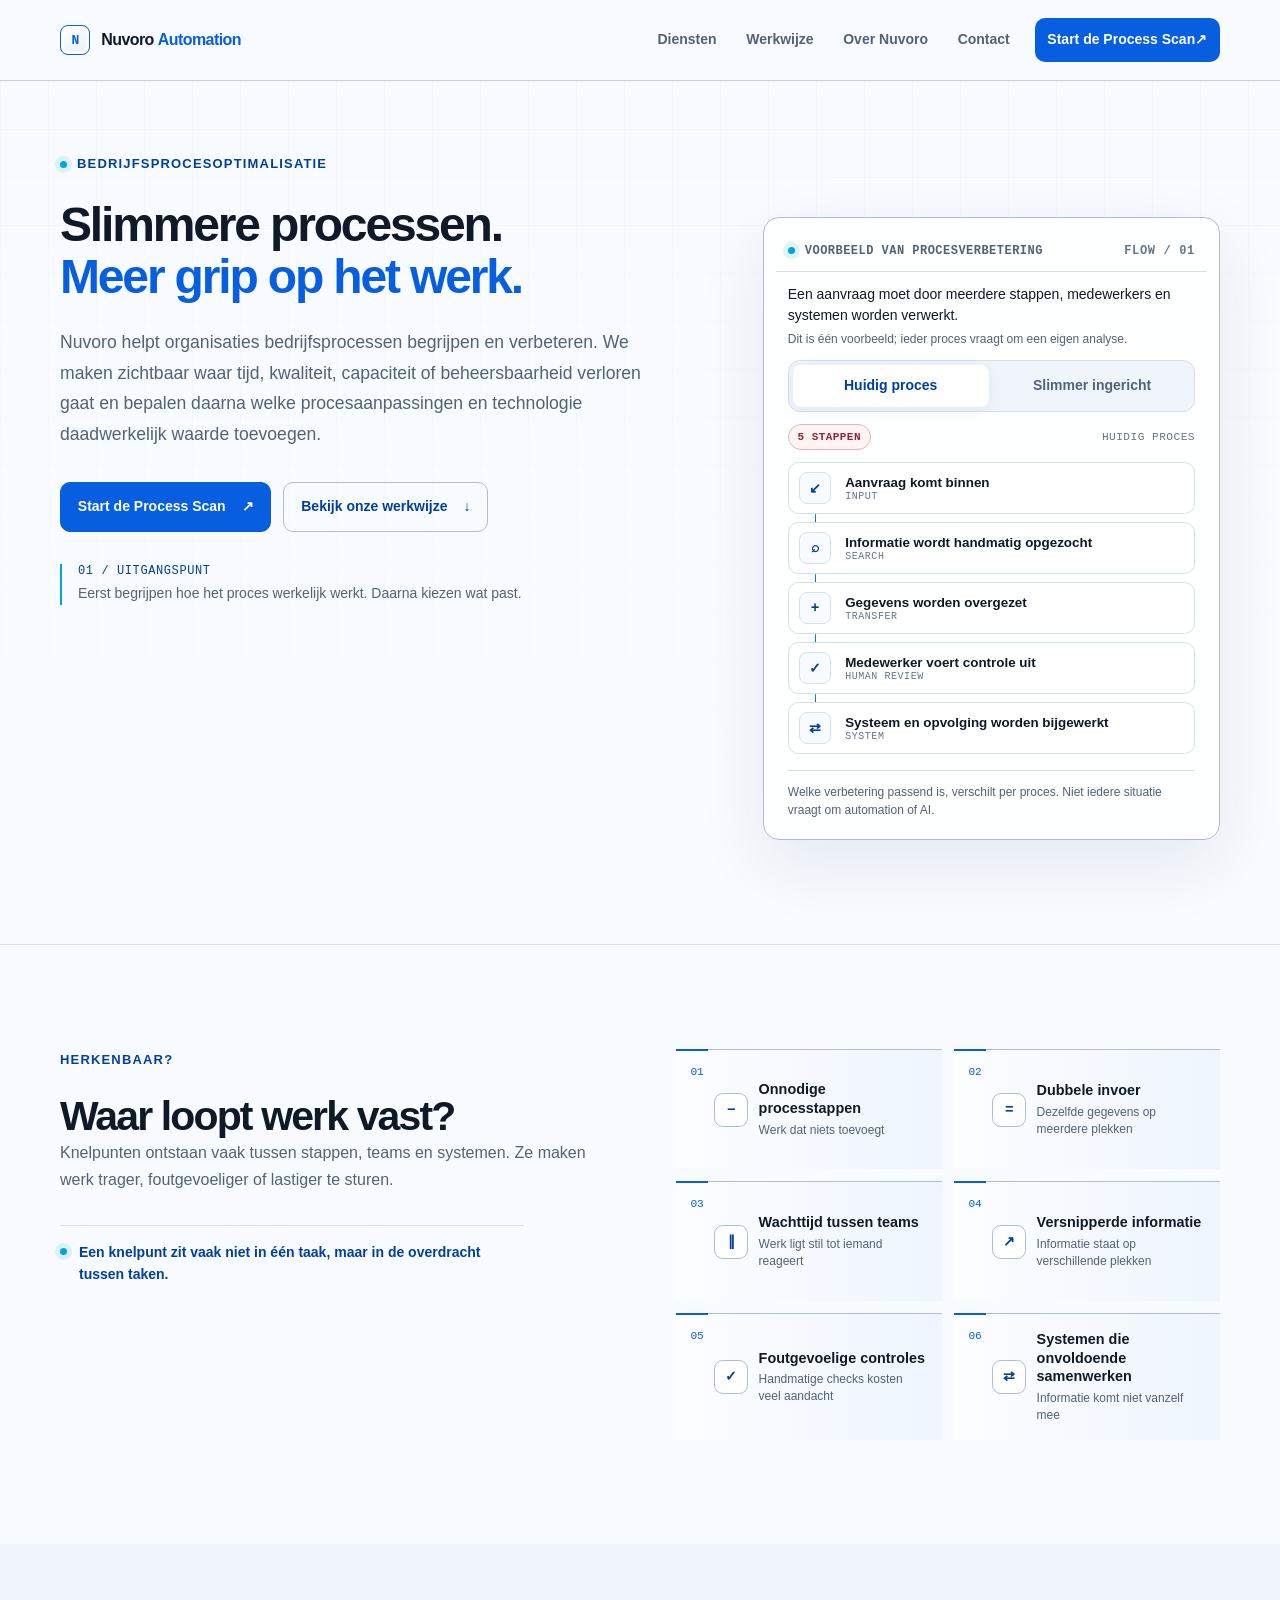
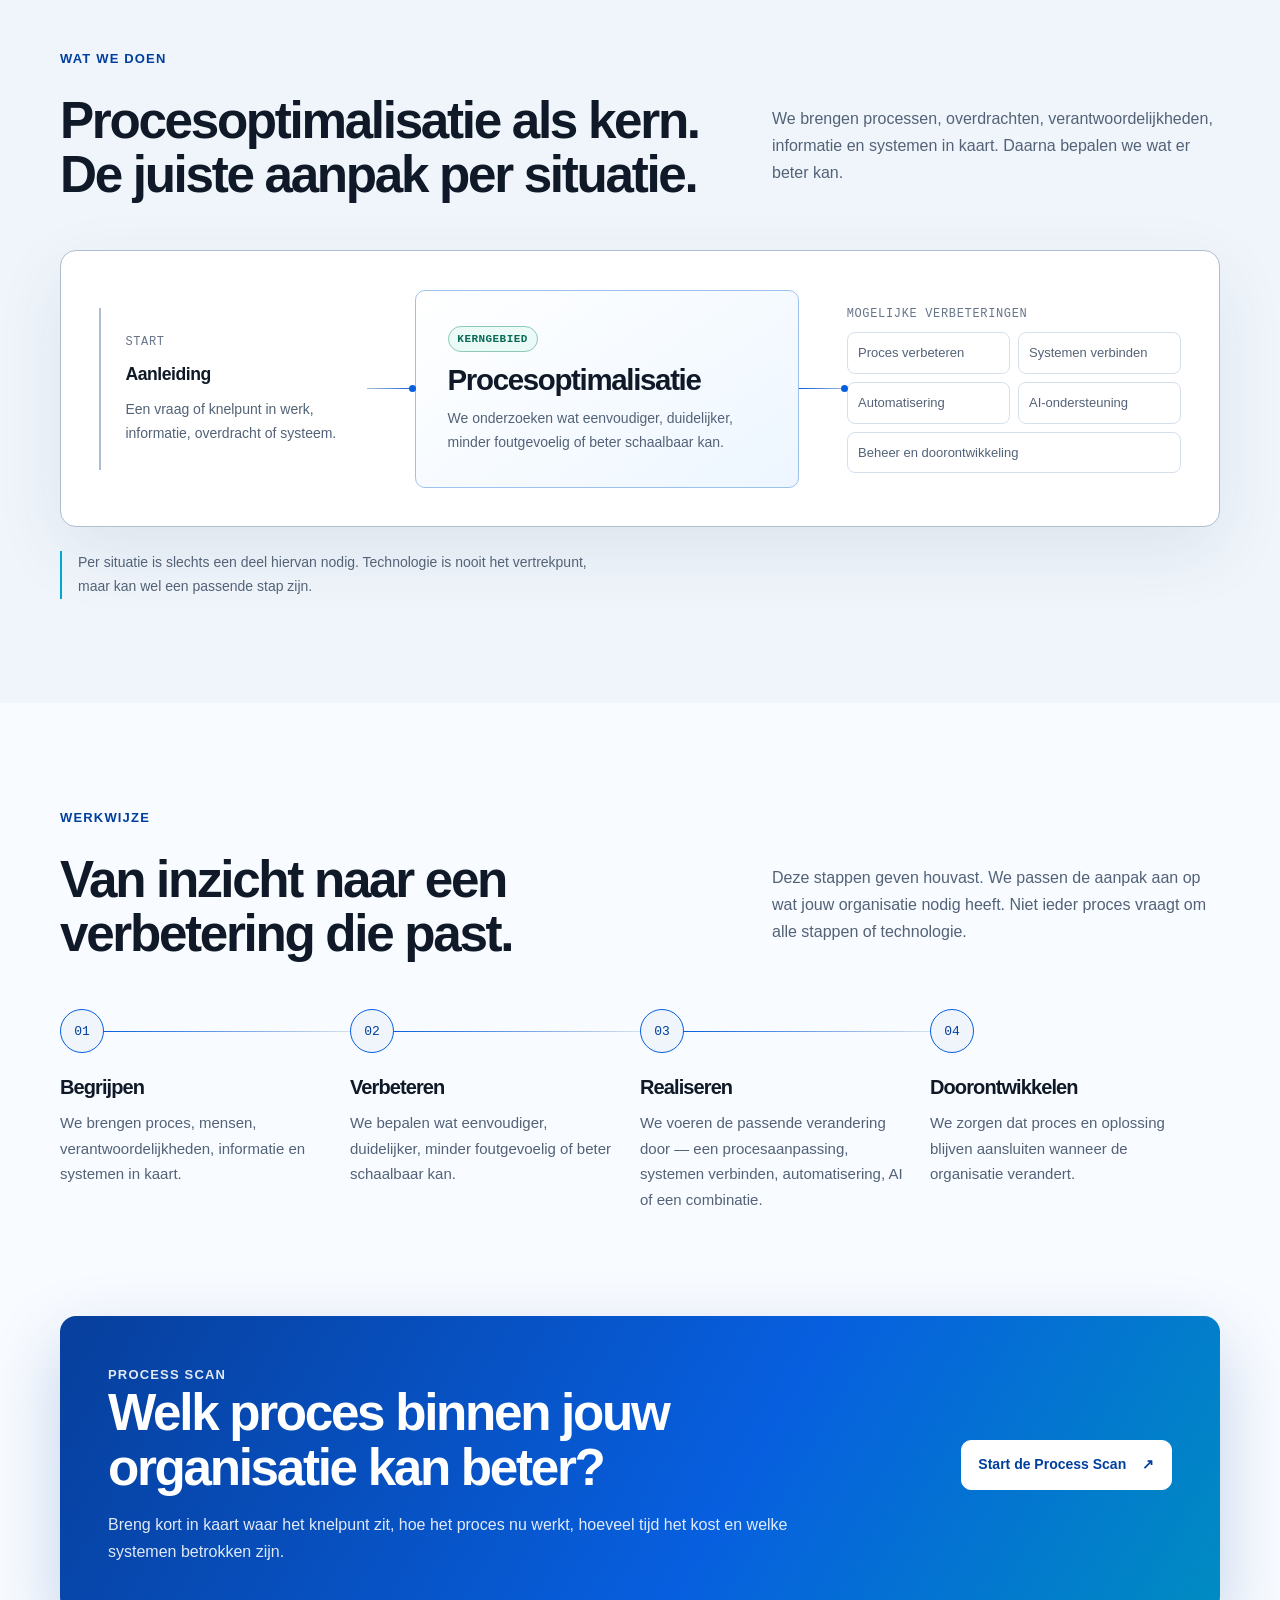
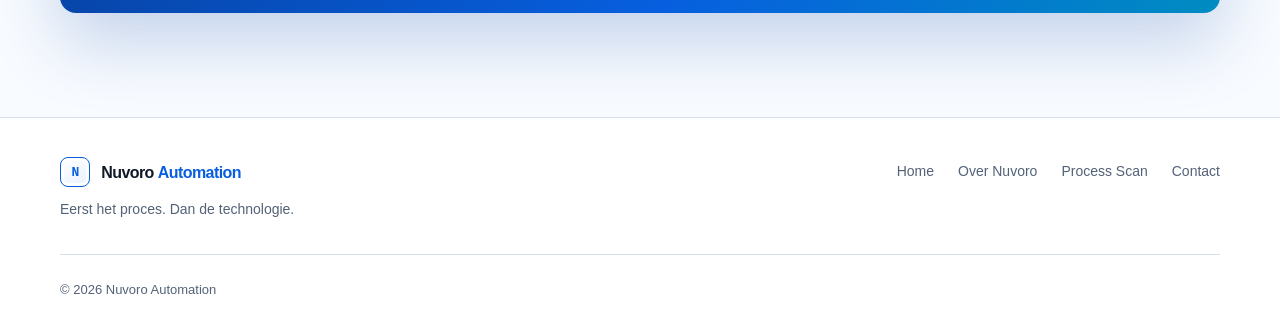
==== index.html @ 06939224 "Refine hero alignment and pain point section" ====
<!doctype html>
<html lang="nl">
<head>
  <meta charset="utf-8">
  <meta name="viewport" content="width=device-width, initial-scale=1">
  <meta name="description" content="Nuvoro helpt organisaties bedrijfsprocessen begrijpen en verbeteren. Technologie volgt wanneer die aantoonbaar waarde toevoegt.">
  <title>Nuvoro Automation | Bedrijfsprocesoptimalisatie</title>
  <link rel="stylesheet" href="css/style.css">
  <script src="js/main.js" defer></script>
</head>
<body>
  <a class="skip-link" href="#main-content">Direct naar inhoud</a>
  <header class="site-header">
    <div class="container nav-wrap">
      <a class="brand" href="index.html" aria-label="Nuvoro Automation, home"><span class="brand-mark" aria-hidden="true">N</span><span>Nuvoro <b>Automation</b></span></a>
      <button class="menu-toggle" type="button" aria-expanded="false" aria-controls="main-navigation">Menu</button>
      <nav id="main-navigation" aria-label="Hoofdnavigatie"><ul class="nav-links"><li><a href="#diensten">Diensten</a></li><li><a href="#werkwijze">Werkwijze</a></li><li><a href="over-ons.html">Over Nuvoro</a></li><li><a href="contact.html">Contact</a></li><li><a class="nav-cta" href="process-scan.html">Start de Process Scan <span aria-hidden="true">↗</span></a></li></ul></nav>
    </div>
  </header>

  <main id="main-content">
    <section class="hero" aria-labelledby="hero-title">
      <div class="hero-grid" aria-hidden="true"></div>
      <div class="container hero-content">
        <div class="hero-copy" data-reveal>
          <p class="eyebrow"><span class="signal" aria-hidden="true"></span> Bedrijfsprocesoptimalisatie</p>
          <h1 id="hero-title"><span class="hero-line hero-line-primary">Slimmere processen.</span><span class="hero-line hero-line-accent">Meer grip op het werk.</span></h1>
          <p class="lead">Nuvoro helpt organisaties bedrijfsprocessen begrijpen en verbeteren. We maken zichtbaar waar tijd, kwaliteit, capaciteit of beheersbaarheid verloren gaat en bepalen daarna welke procesaanpassingen en technologie daadwerkelijk waarde toevoegen.</p>
          <div class="button-group"><a class="button" href="process-scan.html">Start de Process Scan <span aria-hidden="true">↗</span></a><a class="button button-secondary" href="#werkwijze">Bekijk onze werkwijze <span aria-hidden="true">↓</span></a></div>
          <p class="hero-principle"><span>01 / UITGANGSPUNT</span>Eerst begrijpen hoe het proces werkelijk werkt. Daarna kiezen wat past.</p>
        </div>

        <section class="living-process" data-living-process data-reveal aria-labelledby="living-process-title">
          <div class="interface-bar"><div><span class="status-dot"></span><span id="living-process-title">Voorbeeld van procesverbetering</span></div><span class="interface-id">FLOW / 01</span></div>
          <div class="process-context"><p>Een aanvraag moet door meerdere stappen, medewerkers en systemen worden verwerkt.</p><span>Dit is één voorbeeld; ieder proces vraagt om een eigen analyse.</span></div>
          <div class="process-toggle" role="group" aria-label="Vergelijk hetzelfde proces voor en na verbetering"><button type="button" data-process-state="current" aria-pressed="true">Huidig proces</button><button type="button" data-process-state="improved" aria-pressed="false">Slimmer ingericht</button></div>
          <div class="process-state" data-state-panel="current">
            <div class="state-header"><span class="status-badge status-manual">5 stappen</span><span>HUIDIG PROCES</span></div>
            <ol class="hero-flow" aria-label="Huidig proces"><li data-node="input"><span class="flow-icon">↙</span><div><strong>Aanvraag komt binnen</strong><small>INPUT</small></div></li><li data-node="human"><span class="flow-icon">⌕</span><div><strong>Informatie wordt handmatig opgezocht</strong><small>SEARCH</small></div></li><li data-node="human"><span class="flow-icon">+</span><div><strong>Gegevens worden overgezet</strong><small>TRANSFER</small></div></li><li data-node="human"><span class="flow-icon">✓</span><div><strong>Medewerker voert controle uit</strong><small>HUMAN REVIEW</small></div></li><li data-node="system"><span class="flow-icon">⇄</span><div><strong>Systeem en opvolging worden bijgewerkt</strong><small>SYSTEM</small></div></li></ol>
          </div>
          <div class="process-state" data-state-panel="improved" hidden>
            <div class="state-header"><span class="status-badge status-connected">Gerichte verbetering</span><span>SLIMMER INGERICHT</span></div>
            <ol class="hero-flow" aria-label="Slimmer ingericht proces"><li data-node="input"><span class="flow-icon">↙</span><div><strong>Aanvraag komt binnen</strong><small>INPUT</small></div></li><li data-node="system"><span class="flow-icon">⇄</span><div><strong>Informatie wordt centraal beschikbaar</strong><small>INTEGRATION</small></div></li><li data-node="review"><span class="flow-icon">✓</span><div><strong>Relevante controle of interpretatie vindt plaats</strong><small>REVIEW</small></div></li><li data-node="human"><span class="flow-icon">!</span><div><strong>Medewerker behandelt uitzonderingen</strong><small>HUMAN REVIEW</small></div></li><li data-node="system"><span class="flow-icon">→</span><div><strong>Systemen en opvolging worden bijgewerkt</strong><small>WORKFLOW</small></div></li></ol>
          </div>
          <p class="process-positioning">Welke verbetering passend is, verschilt per proces. Niet iedere situatie vraagt om automation of AI.</p>
        </section>
      </div>
    </section>

    <section class="section section-recognition" aria-labelledby="probleem-title">
      <div class="container recognition-layout" data-reveal>
        <div><p class="eyebrow">Herkenbaar?</p><h2 id="probleem-title">Waar loopt werk vast?</h2><p class="section-intro">Knelpunten ontstaan vaak tussen stappen, teams en systemen. Ze maken werk trager, foutgevoeliger of lastiger te sturen.</p><div class="recognition-insight"><span class="signal" aria-hidden="true"></span><p>Een knelpunt zit vaak niet in één taak, maar in de overdracht tussen taken.</p></div></div>
        <ul class="recognition-list"><li><span class="recognition-index">01</span><span class="recognition-icon" aria-hidden="true">−</span><div><strong>Onnodige processtappen</strong><small>Werk dat niets toevoegt</small></div></li><li><span class="recognition-index">02</span><span class="recognition-icon" aria-hidden="true">=</span><div><strong>Dubbele invoer</strong><small>Dezelfde gegevens op meerdere plekken</small></div></li><li><span class="recognition-index">03</span><span class="recognition-icon" aria-hidden="true">‖</span><div><strong>Wachttijd tussen teams</strong><small>Werk ligt stil tot iemand reageert</small></div></li><li><span class="recognition-index">04</span><span class="recognition-icon" aria-hidden="true">↗</span><div><strong>Versnipperde informatie</strong><small>Informatie staat op verschillende plekken</small></div></li><li><span class="recognition-index">05</span><span class="recognition-icon" aria-hidden="true">✓</span><div><strong>Foutgevoelige controles</strong><small>Handmatige checks kosten veel aandacht</small></div></li><li><span class="recognition-index">06</span><span class="recognition-icon" aria-hidden="true">⇄</span><div><strong>Systemen die onvoldoende samenwerken</strong><small>Informatie komt niet vanzelf mee</small></div></li></ul>
      </div>
    </section>

    <section id="diensten" class="section section-muted" aria-labelledby="diensten-title">
      <div class="container">
        <div class="section-heading" data-reveal><div><p class="eyebrow">Wat we doen</p><h2 id="diensten-title">Procesoptimalisatie als kern.<br>De juiste aanpak per situatie.</h2></div><p class="section-intro">We brengen processen, overdrachten, verantwoordelijkheden, informatie en systemen in kaart. Daarna bepalen we wat er beter kan.</p></div>
        <div class="capability-system" data-reveal aria-label="Aanleiding, analyse en mogelijke verbeteringen"><div class="capability-source"><span class="micro-label">START</span><strong>Aanleiding</strong><p>Een vraag of knelpunt in werk, informatie, overdracht of systeem.</p></div><div class="capability-connector" aria-hidden="true"></div><div class="capability-core"><span class="status-badge status-connected">Kerngebied</span><h3>Procesoptimalisatie</h3><p>We onderzoeken wat eenvoudiger, duidelijker, minder foutgevoelig of beter schaalbaar kan.</p></div><div class="capability-connector capability-connector-out" aria-hidden="true"></div><div class="capability-branches"><p class="micro-label">MOGELIJKE VERBETERINGEN</p><ul><li>Proces verbeteren</li><li>Systemen verbinden</li><li>Automatisering</li><li>AI-ondersteuning</li><li>Beheer en doorontwikkeling</li></ul></div></div>
        <p class="capability-note">Per situatie is slechts een deel hiervan nodig. Technologie is nooit het vertrekpunt, maar kan wel een passende stap zijn.</p>
      </div>
    </section>

    <section id="werkwijze" class="section" aria-labelledby="aanpak-title">
      <div class="container"><div class="section-heading" data-reveal><div><p class="eyebrow">Werkwijze</p><h2 id="aanpak-title">Van inzicht naar een verbetering die past.</h2></div><p class="section-intro">Deze stappen geven houvast. We passen de aanpak aan op wat jouw organisatie nodig heeft. Niet ieder proces vraagt om alle stappen of technologie.</p></div>
        <ol class="process-steps"><li class="step" data-reveal><span class="step-number">01</span><h3>Begrijpen</h3><p>We brengen proces, mensen, verantwoordelijkheden, informatie en systemen in kaart.</p></li><li class="step" data-reveal><span class="step-number">02</span><h3>Verbeteren</h3><p>We bepalen wat eenvoudiger, duidelijker, minder foutgevoelig of beter schaalbaar kan.</p></li><li class="step" data-reveal><span class="step-number">03</span><h3>Realiseren</h3><p>We voeren de passende verandering door — een procesaanpassing, systemen verbinden, automatisering, AI of een combinatie.</p></li><li class="step" data-reveal><span class="step-number">04</span><h3>Doorontwikkelen</h3><p>We zorgen dat proces en oplossing blijven aansluiten wanneer de organisatie verandert.</p></li></ol>
      </div>
    </section>

    <section class="section scan-cta" aria-labelledby="scan-cta-title"><div class="container"><div class="scan-cta-inner" data-reveal><div><p class="eyebrow">Process Scan</p><h2 id="scan-cta-title">Welk proces binnen jouw organisatie kan beter?</h2><p>Breng kort in kaart waar het knelpunt zit, hoe het proces nu werkt, hoeveel tijd het kost en welke systemen betrokken zijn.</p></div><a class="button button-light" href="process-scan.html">Start de Process Scan <span aria-hidden="true">↗</span></a></div></div></section>
  </main>

  <footer class="site-footer"><div class="container"><div class="footer-grid"><div><a class="brand" href="index.html"><span class="brand-mark" aria-hidden="true">N</span><span>Nuvoro <b>Automation</b></span></a><p class="footer-tagline">Eerst het proces. Dan de technologie.</p></div><nav class="footer-nav" aria-label="Footer-navigatie"><a href="index.html">Home</a><a href="over-ons.html">Over Nuvoro</a><a href="process-scan.html">Process Scan</a><a href="contact.html">Contact</a></nav></div><p class="copyright">© <span data-current-year>2026</span> Nuvoro Automation</p></div></footer>
</body>
</html>
---- css/style.css ----
:root {
  --color-background: #f8fbff;
  --color-surface: #ffffff;
  --color-section: #f0f5fb;
  --color-text: #101927;
  --color-muted: #536277;
  --color-faint: #66758a;
  --color-border: #d6e0ec;
  --color-border-strong: #aebed0;
  --color-accent: #075fdf;
  --color-accent-dark: #003f9e;
  --color-accent-bright: #00a6d6;
  --color-accent-soft: #e9f2ff;
  --color-error: #a32035;
  --color-success: #08775f;
  --font-sans: Inter, ui-sans-serif, -apple-system, BlinkMacSystemFont, "Segoe UI", sans-serif;
  --font-mono: "SFMono-Regular", Consolas, "Liberation Mono", monospace;
  --max-width: 1160px;
  --space-1: .5rem;
  --space-2: 1rem;
  --space-3: 1.5rem;
  --space-4: 2rem;
  --space-5: 3rem;
  --space-6: 4.5rem;
  --space-7: 6.5rem;
  --radius-small: .625rem;
  --radius: 1rem;
  --shadow-soft: 0 24px 70px rgba(30, 65, 105, .09);
  --shadow-focus: 0 0 0 4px rgba(7, 95, 223, .16);
  --transition: 240ms cubic-bezier(.22, 1, .36, 1);
}

*, *::before, *::after { box-sizing: border-box; }
html { scroll-behavior: smooth; }
body { margin: 0; background: var(--color-background); color: var(--color-text); font: 400 1rem/1.7 var(--font-sans); -webkit-font-smoothing: antialiased; }
img, svg { max-width: 100%; }
button, input, textarea { font: inherit; }
button, a { -webkit-tap-highlight-color: transparent; }
h1, h2, h3, p, ol, ul, dl, dd { margin-top: 0; }
h1, h2, h3 { margin-bottom: 0; color: var(--color-text); font-weight: 650; letter-spacing: -.045em; line-height: 1.06; }
h1 { font-size: clamp(2.75rem, 6vw, 5rem); }
h2 { font-size: clamp(2rem, 4vw, 3.35rem); }
h3 { font-size: 1.25rem; }
h1 span, h2 span { color: var(--color-accent); }
.container { width: min(calc(100% - 3rem), var(--max-width)); margin-inline: auto; }
.section { padding-block: var(--space-7); }
.section-muted { background: var(--color-section); }
.section-heading { display: flex; align-items: end; justify-content: space-between; gap: var(--space-5); margin-bottom: var(--space-5); }
.section-heading .section-intro { max-width: 28rem; }
.section-intro { max-width: 64ch; color: var(--color-muted); }
.lead { max-width: 62ch; color: var(--color-muted); font-size: 1.1rem; line-height: 1.75; }
.eyebrow { display: flex; align-items: center; gap: .625rem; margin-bottom: var(--space-3); color: var(--color-accent-dark); font-size: .8125rem; font-weight: 700; letter-spacing: .09em; text-transform: uppercase; }
.micro-label, .interface-id, .step-kicker { font-family: var(--font-mono); font-size: .75rem; letter-spacing: .055em; text-transform: uppercase; }
.signal, .status-dot { width: 7px; height: 7px; flex: 0 0 auto; border-radius: 50%; background: var(--color-accent-bright); box-shadow: 0 0 0 5px rgba(0, 166, 214, .12); }
.skip-link { position: fixed; left: 1rem; top: 1rem; z-index: 100; padding: .75rem 1rem; border-radius: var(--radius-small); background: var(--color-text); color: #fff; transform: translateY(-150%); }
.skip-link:focus { transform: none; }
:focus-visible { outline: 2px solid var(--color-accent); outline-offset: 3px; }

/* Header and actions */
.site-header { position: sticky; top: 0; z-index: 30; border-bottom: 1px solid rgba(174, 190, 208, .65); background: rgba(248, 251, 255, .92); backdrop-filter: blur(16px); }
.nav-wrap { min-height: 5rem; display: flex; align-items: center; justify-content: space-between; gap: 1rem; }
.brand { display: inline-flex; align-items: center; gap: .7rem; min-height: 44px; color: var(--color-text); font-size: 1rem; font-weight: 700; letter-spacing: -.035em; text-decoration: none; white-space: nowrap; }
.brand b { color: var(--color-accent); font-weight: 550; }
.brand-mark { display: grid; place-items: center; width: 30px; height: 30px; border: 1px solid var(--color-accent); border-radius: 8px; background: linear-gradient(145deg, var(--color-surface), var(--color-accent-soft)); color: var(--color-accent); font: 700 .8125rem var(--font-mono); box-shadow: inset 0 0 0 3px var(--color-surface); }
.nav-links { display: flex; align-items: center; gap: .25rem; margin: 0; padding: 0; list-style: none; }
.nav-links a { display: flex; align-items: center; justify-content: center; min-height: 44px; padding: .625rem .8rem; border-radius: var(--radius-small); color: var(--color-muted); font-size: .875rem; font-weight: 650; text-decoration: none; transition: color var(--transition), background var(--transition), border-color var(--transition); }
.nav-links a:hover, .nav-links a[aria-current="page"] { background: var(--color-accent-soft); color: var(--color-accent-dark); }
.nav-links .nav-contact { margin-left: .5rem; border: 1px solid var(--color-border-strong); color: var(--color-accent-dark); }
.menu-toggle { display: none; min-width: 64px; min-height: 44px; padding: .5rem .75rem; border: 1px solid var(--color-border); border-radius: var(--radius-small); background: var(--color-surface); color: var(--color-text); font-size: .875rem; cursor: pointer; }
.button-group { display: flex; flex-wrap: wrap; gap: .75rem; }
.button { display: inline-flex; align-items: center; justify-content: center; gap: 1rem; min-height: 48px; padding: .75rem 1.05rem; border: 1px solid var(--color-accent); border-radius: var(--radius-small); background: var(--color-accent); color: #fff; font-size: .875rem; font-weight: 700; text-align: center; text-decoration: none; transition: transform var(--transition), background var(--transition), border-color var(--transition), box-shadow var(--transition); cursor: pointer; }
.button:hover { transform: translateY(-2px); background: var(--color-accent-dark); border-color: var(--color-accent-dark); box-shadow: 0 12px 24px rgba(7, 95, 223, .16); }
.button-secondary { background: transparent; color: var(--color-accent-dark); border-color: var(--color-border-strong); }
.button-secondary:hover { background: var(--color-accent-soft); border-color: var(--color-accent); box-shadow: none; }
.button-light { border-color: #fff; background: #fff; color: var(--color-accent-dark); }
.button-light:hover { background: var(--color-accent-soft); border-color: var(--color-accent-soft); color: var(--color-accent-dark); }
.button:disabled { transform: none; background: var(--color-section); border-color: var(--color-border); color: var(--color-faint); box-shadow: none; cursor: not-allowed; }

/* Hero and Living Process */
.hero, .about-hero { position: relative; isolation: isolate; overflow: hidden; }
.hero { padding-block: var(--space-6) var(--space-7); }
.hero-grid { position: absolute; inset: 0; z-index: -1; opacity: .45; background-image: linear-gradient(rgba(94, 127, 166, .08) 1px, transparent 1px), linear-gradient(90deg, rgba(94, 127, 166, .08) 1px, transparent 1px); background-size: 48px 48px; mask-image: linear-gradient(to bottom, #000, transparent 86%); }
.hero-content { display: grid; grid-template-columns: minmax(0, 1.18fr) minmax(28rem, .82fr); gap: clamp(2rem, 3.5vw, 3rem); align-items: start; }
.hero-copy { min-width: 0; }
.hero h1 { font-size: clamp(3rem, 3.7vw, 3.75rem); line-height: 1.08; }
.hero-line { display: block; white-space: nowrap; }
.hero h1 .hero-line-primary { color: var(--color-text); }
.hero h1 .hero-line-accent { color: var(--color-accent); }
.hero-copy .lead { margin-block: var(--space-3) var(--space-4); }
.hero-principle { display: grid; gap: .25rem; margin-top: var(--space-4); padding-left: 1rem; border-left: 2px solid var(--color-accent-bright); color: var(--color-muted); font-size: .875rem; }
.hero-principle span { color: var(--color-accent-dark); font: .75rem var(--font-mono); letter-spacing: .05em; }
.living-process { min-width: 0; margin-top: clamp(3.5rem, 5vw, 5rem); padding: .75rem; border: 1px solid var(--color-border-strong); border-radius: var(--radius); background: rgba(255, 255, 255, .92); box-shadow: var(--shadow-soft); }
.interface-bar { display: flex; align-items: center; justify-content: space-between; gap: 1rem; min-height: 42px; padding: .5rem .75rem; border-bottom: 1px solid var(--color-border); color: var(--color-muted); font: 650 .75rem var(--font-mono); letter-spacing: .04em; text-transform: uppercase; }
.interface-bar > div { display: flex; align-items: center; gap: .625rem; }
.interface-id { color: var(--color-faint); }
.process-context { padding: .75rem .75rem 0; }
.process-context p { margin-bottom: .25rem; color: var(--color-text); font-size: .875rem; line-height: 1.5; }
.process-context span { display: block; color: var(--color-muted); font-size: .75rem; line-height: 1.5; }
.process-toggle { display: grid; grid-template-columns: 1fr 1fr; gap: .35rem; margin: .75rem; padding: .25rem; border: 1px solid var(--color-border); border-radius: .75rem; background: var(--color-section); }
.process-toggle button { min-height: 42px; border: 0; border-radius: .5rem; background: transparent; color: var(--color-muted); font-size: .875rem; font-weight: 700; cursor: pointer; }
.process-toggle button[aria-pressed="true"] { background: var(--color-surface); color: var(--color-accent-dark); box-shadow: 0 3px 14px rgba(30, 65, 105, .08); }
.process-state { padding: 0 .75rem .75rem; animation: panel-in var(--transition); }
.process-state[hidden] { display: none; }
.state-header { display: flex; align-items: center; justify-content: space-between; gap: 1rem; margin-bottom: .75rem; color: var(--color-faint); font: .7rem var(--font-mono); letter-spacing: .04em; }
.status-badge { display: inline-flex; align-items: center; min-height: 26px; padding: .25rem .55rem; border: 1px solid var(--color-border-strong); border-radius: 999px; background: var(--color-surface); color: var(--color-muted); font: 650 .6875rem var(--font-mono); letter-spacing: .04em; text-transform: uppercase; }
.status-manual { border-color: #e7b2b9; background: #fff3f4; color: #8d2637; }
.status-connected { border-color: #8ec9bd; background: #ecfaf7; color: #086a56; }
.status-pending { border-color: #d4c388; background: #fff9e8; color: #715b0a; }
.hero-flow { margin: 0; padding: 0; list-style: none; }
.hero-flow li { position: relative; display: grid; grid-template-columns: 34px minmax(0, 1fr); align-items: center; gap: .75rem; min-height: 52px; padding: .5rem .65rem; border: 1px solid var(--color-border); border-radius: .65rem; background: var(--color-surface); }
.hero-flow li + li { margin-top: .5rem; }
.hero-flow li:not(:last-child)::after { position: absolute; left: 26px; top: calc(100% + 1px); width: 1px; height: .5rem; background: linear-gradient(var(--color-accent-bright), var(--color-accent)); content: ""; }
.flow-icon { display: grid; place-items: center; width: 32px; height: 32px; border: 1px solid var(--color-border); border-radius: .5rem; background: var(--color-background); color: var(--color-accent-dark); font: 700 .9rem var(--font-mono); }
.hero-flow small { display: block; color: var(--color-faint); font: .625rem var(--font-mono); letter-spacing: .055em; }
.hero-flow strong { display: block; color: var(--color-text); font-size: .8375rem; font-weight: 680; line-height: 1.3; }
.process-state[data-state-panel="improved"] li { border-color: #bfd5ef; background: linear-gradient(90deg, #fff, #f3f8ff); }
.process-state[data-state-panel="improved"] li[data-node="human"] { border-color: #75c6b7; background: #f0fbf8; }
.process-positioning { margin: .25rem .75rem .5rem; padding-top: .75rem; border-top: 1px solid var(--color-border); color: var(--color-muted); font-size: .75rem; line-height: 1.5; }
.process-positioning p { margin-bottom: .35rem; }
.process-positioning strong { color: var(--color-accent-dark); font-weight: 650; }

/* Homepage */
.section-recognition { border-top: 1px solid var(--color-border); }
.recognition-layout { display: grid; grid-template-columns: 1fr 1fr; gap: var(--space-6); }
.recognition-insight { display: flex; align-items: flex-start; gap: .75rem; max-width: 29rem; margin-top: var(--space-4); padding: 1rem 0 0; border-top: 1px solid var(--color-border); }
.recognition-insight .signal { margin-top: .4rem; }
.recognition-insight p { margin: 0; color: var(--color-accent-dark); font-size: .875rem; font-weight: 620; line-height: 1.55; }
.recognition-list { display: grid; grid-template-columns: 1fr 1fr; gap: .75rem; margin: 0; padding: 0; list-style: none; }
.recognition-list li { position: relative; display: grid; grid-template-columns: auto 34px minmax(0, 1fr); gap: .65rem; align-items: center; min-height: 7.5rem; padding: 1rem .9rem; border-top: 1px solid var(--color-border-strong); background: linear-gradient(90deg, rgba(255,255,255,.58), rgba(233,242,255,.6)); transition: background var(--transition), transform var(--transition), border-color var(--transition); }
.recognition-list li::after { position: absolute; left: 0; top: -1px; width: 2rem; height: 2px; background: var(--color-accent); content: ""; }
.recognition-list li:hover { border-color: var(--color-accent); background: var(--color-surface); transform: translateY(-2px); }
.recognition-index { align-self: start; color: var(--color-accent); font: .7rem var(--font-mono); }
.recognition-icon { display: grid; place-items: center; width: 34px; height: 34px; border: 1px solid var(--color-border-strong); border-radius: .55rem; background: var(--color-surface); color: var(--color-accent-dark); font: 700 .9rem var(--font-mono); }
.recognition-list strong, .recognition-list small { display: block; }
.recognition-list strong { color: var(--color-text); font-size: .9rem; line-height: 1.3; }
.recognition-list small { margin-top: .25rem; color: var(--color-muted); font-size: .75rem; line-height: 1.4; }
.card-grid { display: grid; grid-template-columns: repeat(2, minmax(0, 1fr)); gap: var(--space-3); }
.card { position: relative; min-width: 0; padding: var(--space-4); border: 1px solid var(--color-border); border-radius: var(--radius); background: var(--color-surface); transition: transform var(--transition), border-color var(--transition), box-shadow var(--transition); }
.card:hover { transform: translateY(-3px); border-color: var(--color-border-strong); box-shadow: 0 16px 40px rgba(30, 65, 105, .08); }
.card-primary { border-color: #9ec2ee; background: linear-gradient(145deg, #fff, #f3f8ff); box-shadow: 0 14px 35px rgba(7, 95, 223, .07); }
.service-icon { display: block; width: 34px; height: 34px; margin-bottom: var(--space-3); fill: none; stroke: var(--color-accent); stroke-width: 1.5; stroke-linecap: round; stroke-linejoin: round; }
.card-index { position: absolute; right: var(--space-4); top: var(--space-4); color: var(--color-faint); font: .75rem var(--font-mono); }
.service-core { margin-bottom: .75rem; }
.card h3 { margin-bottom: .75rem; }
.card p, .step p { margin-bottom: 0; color: var(--color-muted); }
.process-steps { display: grid; grid-template-columns: repeat(4, minmax(0, 1fr)); margin: 0; padding: 0; list-style: none; }
.approach-note { max-width: 70ch; margin: -1.5rem 0 var(--space-5); padding-left: 1rem; border-left: 2px solid var(--color-accent-bright); color: var(--color-muted); }
.step { position: relative; min-width: 0; padding-right: var(--space-3); }
.step:not(:last-child)::after { position: absolute; top: 22px; left: 44px; right: 0; height: 1px; background: linear-gradient(90deg, var(--color-accent), var(--color-border)); content: ""; }
.step-number { position: relative; z-index: 1; display: grid; place-items: center; width: 44px; height: 44px; margin-bottom: var(--space-3); border: 1px solid var(--color-accent); border-radius: 50%; background: var(--color-section); color: var(--color-accent-dark); font: .8125rem var(--font-mono); }
.step h3 { margin-bottom: .75rem; }
.step p { font-size: .9375rem; }
.scan-cta { padding-top: 0; }
.scan-cta-inner { display: flex; align-items: center; justify-content: space-between; gap: var(--space-5); padding: var(--space-5); border-radius: var(--radius); background: linear-gradient(120deg, #073f9c, #075fdf 58%, #008cc2); color: #fff; box-shadow: 0 28px 70px rgba(0, 63, 158, .22); }
.scan-cta-inner > div { max-width: 43rem; }
.scan-cta .eyebrow, .scan-cta h2, .scan-cta p { color: #fff; }
.scan-cta h2 { margin-bottom: var(--space-2); }
.scan-cta p { margin-bottom: 0; opacity: .88; }

/* About and contact */
.page-intro { padding-block: var(--space-7); }
.page-intro .lead { margin-top: var(--space-3); max-width: 45rem; }
.section-about { padding-top: var(--space-5); }
.about-grid { display: grid; grid-template-columns: minmax(0, 1.15fr) minmax(20rem, .85fr); gap: var(--space-7); align-items: start; }
.prose-block + .prose-block { margin-top: var(--space-5); padding-top: var(--space-5); border-top: 1px solid var(--color-border); }
.prose .micro-label { margin-bottom: var(--space-2); color: var(--color-accent-dark); }
.prose h2 { font-size: clamp(1.6rem, 3vw, 2.35rem); }
.prose p:not(.micro-label) { margin-top: var(--space-2); color: var(--color-muted); }
.belief-panel { position: sticky; top: 7rem; padding: .75rem; border: 1px solid var(--color-border-strong); border-radius: var(--radius); background: var(--color-surface); box-shadow: var(--shadow-soft); }
.belief-panel ol { margin: 0; padding: .5rem .75rem; list-style: none; }
.belief-panel li { display: grid; grid-template-columns: 2rem 1fr; gap: .75rem; padding-block: 1.15rem; border-bottom: 1px solid var(--color-border); }
.belief-panel li:last-child { border-bottom: 0; }
.belief-panel li > span { color: var(--color-accent); font: .75rem var(--font-mono); }
.belief-panel strong { display: block; font-size: .9375rem; }
.belief-panel p { margin: .3rem 0 0; color: var(--color-muted); font-size: .875rem; }
.section-contact { padding-block: var(--space-7); }
.contact-layout { display: grid; grid-template-columns: minmax(0, .9fr) minmax(0, 1.1fr); align-items: start; gap: var(--space-6); }
.contact-details h1 { font-size: clamp(2.75rem, 5vw, 4rem); }
.contact-details .lead { margin-block: var(--space-3) var(--space-5); }
.contact-route { padding: var(--space-4); border: 1px solid var(--color-border-strong); border-radius: var(--radius); background: linear-gradient(145deg, var(--color-surface), var(--color-accent-soft)); }
.contact-route h2 { margin-block: var(--space-2); font-size: 1.6rem; }
.contact-route p { color: var(--color-muted); }
.form-card { min-width: 0; padding: var(--space-4); border: 1px solid var(--color-border-strong); border-radius: var(--radius); background: var(--color-surface); box-shadow: var(--shadow-soft); }
.form-card .micro-label { margin-bottom: .5rem; color: var(--color-accent-dark); }
.form-card h2 { font-size: 1.65rem; }
.form-intro { margin-block: .75rem var(--space-3); font-size: .875rem; color: var(--color-muted); }
.form-row { display: grid; grid-template-columns: 1fr 1fr; gap: 1rem; }
.form-field { min-width: 0; margin-bottom: var(--space-3); }
label, legend { color: var(--color-text); font-size: .875rem; font-weight: 680; }
label { display: block; margin-bottom: .5rem; }
.optional { color: var(--color-muted); font-weight: 450; }
input, textarea { width: 100%; border: 1px solid var(--color-border-strong); border-radius: var(--radius-small); background: var(--color-surface); color: var(--color-text); transition: border-color var(--transition), box-shadow var(--transition), background var(--transition); }
input { min-height: 50px; padding: .65rem .8rem; }
textarea { min-height: 9rem; padding: .8rem; resize: vertical; }
input:focus, textarea:focus { outline: 0; border-color: var(--color-accent); box-shadow: var(--shadow-focus); }
[aria-invalid="true"] { border-color: var(--color-error); }
.field-hint { margin: .45rem 0 0; color: var(--color-muted); font-size: .8125rem; }
.field-error { margin: .45rem 0 0; color: var(--color-error); font-size: .875rem; }
.form-status { margin-bottom: var(--space-3); padding: 1rem; border-left: 2px solid var(--color-accent); background: var(--color-accent-soft); color: var(--color-accent-dark); font-size: .875rem; }
.form-card > .button { width: 100%; }

/* Process Scan */
.scan-page { padding-bottom: var(--space-7); }
.scan-intro { padding-block: var(--space-6) var(--space-5); }
.scan-intro .lead { margin-top: var(--space-3); }
.scan-workspace { display: grid; grid-template-columns: minmax(15rem, .32fr) minmax(0, .68fr); gap: var(--space-4); align-items: start; }
.scan-progress-panel { position: sticky; top: 7rem; padding: .75rem; border: 1px solid var(--color-border-strong); border-radius: var(--radius); background: var(--color-surface); }
.scan-progress { margin: 0; padding: .75rem; list-style: none; }
.scan-progress li { display: grid; grid-template-columns: 34px 1fr; gap: .75rem; align-items: center; min-height: 62px; color: var(--color-faint); }
.scan-progress li > span { display: grid; place-items: center; width: 30px; height: 30px; border: 1px solid var(--color-border); border-radius: 50%; font: .6875rem var(--font-mono); }
.scan-progress strong, .scan-progress small { display: block; }
.scan-progress strong { font-size: .875rem; }
.scan-progress small { margin-top: .15rem; font-size: .75rem; }
.scan-progress li[aria-current="step"] { color: var(--color-text); }
.scan-progress li[aria-current="step"] > span, .scan-progress li.is-complete > span { border-color: var(--color-accent); background: var(--color-accent-soft); color: var(--color-accent-dark); }
.scan-progress li.is-complete { color: var(--color-muted); }
.progress-track { height: 3px; margin: 0 .75rem; overflow: hidden; border-radius: 99px; background: var(--color-border); }
.progress-track span { display: block; width: 25%; height: 100%; border-radius: inherit; background: linear-gradient(90deg, var(--color-accent), var(--color-accent-bright)); transition: width var(--transition); }
.privacy-note { margin: 1rem .75rem .5rem; color: var(--color-muted); font-size: .75rem; line-height: 1.55; }
.scan-panel { min-width: 0; border: 1px solid var(--color-border-strong); border-radius: var(--radius); background: var(--color-surface); box-shadow: var(--shadow-soft); }
.scan-step-panel { min-height: 36rem; padding: clamp(1.5rem, 5vw, 4rem); }
.scan-step-panel[hidden] { display: none; }
.step-kicker { display: flex; justify-content: space-between; gap: 1rem; margin-bottom: var(--space-4); color: var(--color-accent-dark); }
.step-kicker span:last-child { color: var(--color-success); }
.scan-step-panel h2 { max-width: 44rem; font-size: clamp(1.75rem, 3.5vw, 2.75rem); }
.step-help { max-width: 48rem; margin-block: var(--space-2) var(--space-4); color: var(--color-muted); }
.scan-step-panel textarea { min-height: 10.5rem; }
.chip-field { margin: 0 0 var(--space-4); padding: 0; border: 0; }
.chip-field legend { margin-bottom: .75rem; }
.option-chips { display: flex; flex-wrap: wrap; gap: .6rem; }
.option-chips label { position: relative; margin: 0; cursor: pointer; }
.option-chips input { position: absolute; inset: 0; opacity: 0; pointer-events: none; }
.option-chips span { display: flex; align-items: center; min-height: 44px; padding: .55rem .8rem; border: 1px solid var(--color-border-strong); border-radius: 999px; background: var(--color-surface); color: var(--color-muted); font-size: .8125rem; font-weight: 650; transition: border-color var(--transition), color var(--transition), background var(--transition), box-shadow var(--transition); }
.option-chips input:checked + span { border-color: var(--color-accent); background: var(--color-accent-soft); color: var(--color-accent-dark); box-shadow: inset 0 0 0 1px var(--color-accent); }
.option-chips input:focus-visible + span { outline: 2px solid var(--color-accent); outline-offset: 3px; }
.hours-field > div { display: flex; align-items: center; gap: .75rem; }
.hours-field input { width: 8rem; font-size: 1.2rem; font-weight: 700; }
.hours-field > div span { color: var(--color-muted); font-size: .875rem; }
.scan-actions { display: flex; align-items: center; justify-content: space-between; gap: .75rem; margin-top: var(--space-4); padding-top: var(--space-3); border-top: 1px solid var(--color-border); }
.snapshot { display: grid; grid-template-columns: 1fr 1fr; gap: 0; margin: var(--space-4) 0; border: 1px solid var(--color-border); border-radius: var(--radius-small); overflow: hidden; }
.snapshot div { min-width: 0; padding: 1rem; border-bottom: 1px solid var(--color-border); }
.snapshot div:nth-child(odd) { border-right: 1px solid var(--color-border); }
.snapshot div:nth-last-child(-n+2) { border-bottom: 0; }
.snapshot dt { margin-bottom: .35rem; color: var(--color-faint); font: .6875rem var(--font-mono); letter-spacing: .05em; text-transform: uppercase; }
.snapshot dd { overflow-wrap: anywhere; color: var(--color-text); font-size: .875rem; white-space: pre-line; }
.booking-panel { padding: var(--space-3); border-left: 2px solid #b79d3e; background: #fff9e8; }
.booking-panel h3 { margin-block: .75rem .45rem; font-size: 1.1rem; }
.booking-panel p { margin-bottom: 0; color: #5f531f; font-size: .875rem; }

/* Footer */
.site-footer { padding-block: var(--space-4); border-top: 1px solid var(--color-border); background: var(--color-surface); }
.footer-grid { display: flex; align-items: start; justify-content: space-between; gap: var(--space-3); padding-bottom: var(--space-4); }
.footer-tagline { margin: .25rem 0 0; color: var(--color-muted); font-size: .875rem; }
.footer-nav { display: flex; flex-wrap: wrap; gap: .5rem 1.5rem; }
.footer-nav a { display: inline-flex; align-items: center; min-height: 44px; color: var(--color-muted); font-size: .875rem; text-decoration: none; }
.footer-nav a:hover { color: var(--color-accent-dark); text-decoration: underline; text-underline-offset: 4px; }
.copyright { margin-bottom: 0; padding-top: var(--space-3); border-top: 1px solid var(--color-border); color: var(--color-muted); font-size: .8125rem; }

/* Progressive reveal */
.js [data-reveal] { opacity: 0; transform: translateY(14px); transition: opacity 520ms ease, transform 520ms ease; }
.js [data-reveal].is-visible { opacity: 1; transform: none; }
@keyframes panel-in { from { opacity: 0; transform: translateY(6px); } to { opacity: 1; transform: none; } }

@media (max-width: 1024px) {
  .hero-content { grid-template-columns: 1fr; gap: var(--space-5); }
  .hero h1 { font-size: clamp(2.85rem, 5.8vw, 3.75rem); }
  .living-process { max-width: 42rem; margin-top: 0; }
  .section-heading .section-intro { max-width: 23rem; }
  .about-grid { gap: var(--space-5); }
  .form-row { grid-template-columns: 1fr; gap: 0; }
  .scan-workspace { grid-template-columns: minmax(13rem, .28fr) minmax(0, .72fr); }
}

@media (max-width: 800px) {
  .container { width: min(calc(100% - 2rem), var(--max-width)); }
  .section { padding-block: 4rem; }
  .hero { padding-block: var(--space-5) var(--space-6); }
  .hero-content, .recognition-layout, .card-grid, .about-grid, .contact-layout, .scan-workspace { grid-template-columns: 1fr; }
  .hero-content { gap: var(--space-5); }
  .hero h1 { font-size: clamp(2.65rem, 7vw, 3.35rem); }
  .living-process { width: 100%; max-width: 36rem; justify-self: center; }
  .section-heading { align-items: start; flex-direction: column; gap: var(--space-3); margin-bottom: var(--space-4); }
  .section-heading .section-intro { max-width: 60ch; }
  .recognition-layout, .about-grid, .contact-layout { gap: var(--space-4); }
  .recognition-list { grid-template-columns: 1fr; }
  .card { padding: var(--space-3); }
  .process-steps { grid-template-columns: 1fr; }
  .step { padding: 0 0 var(--space-4) var(--space-6); }
  .step-number { position: absolute; left: 0; top: 0; margin: 0; }
  .step:not(:last-child)::after { top: 44px; left: 22px; bottom: 0; right: auto; width: 1px; height: auto; }
  .step:last-child { padding-bottom: 0; }
  .scan-cta-inner { align-items: start; flex-direction: column; padding: var(--space-4); }
  .belief-panel, .scan-progress-panel { position: static; }
  .scan-intro { padding-block: var(--space-5) var(--space-4); }
  .scan-progress { display: grid; grid-template-columns: repeat(4, 1fr); gap: .5rem; padding: .75rem 0 .5rem; }
  .scan-progress li { display: block; min-height: auto; text-align: center; }
  .scan-progress li > span { margin-inline: auto; }
  .scan-progress li div { margin-top: .35rem; }
  .scan-progress small { display: none; }
  .privacy-note { display: none; }
  .scan-step-panel { min-height: 0; padding: var(--space-4); }
  .page-intro, .section-contact { padding-block: var(--space-5); }
  .nav-wrap { min-height: 4.5rem; flex-wrap: wrap; }
  html.js .nav-wrap { flex-wrap: nowrap; }
  html:not(.js) #main-navigation { width: 100%; padding-bottom: .75rem; }
  html:not(.js) .nav-links { flex-wrap: wrap; gap: .5rem; }
  html.js .menu-toggle { display: inline-flex; align-items: center; justify-content: center; }
  html.js #main-navigation { position: absolute; top: 100%; left: 0; right: 0; visibility: hidden; opacity: 0; pointer-events: none; transform: translateY(-6px); padding: .5rem 1rem 1rem; border-bottom: 1px solid var(--color-border); background: var(--color-background); transition: opacity var(--transition), transform var(--transition); }
  html.js .menu-open #main-navigation { visibility: visible; opacity: 1; pointer-events: auto; transform: none; }
  html.js .nav-links { flex-direction: column; align-items: stretch; gap: .25rem; }
  html.js .nav-links a { justify-content: space-between; min-height: 48px; }
  .nav-links .nav-contact { margin-left: 0; }
}

@media (max-width: 520px) {
  .hero h1 { font-size: clamp(2.35rem, 10vw, 2.85rem); }
  .hero-line { white-space: normal; }
  .brand { font-size: .9rem; }
  .brand-mark { width: 28px; height: 28px; }
  .hero .button-group { flex-direction: column; }
  .hero-flow li { grid-template-columns: 32px minmax(0, 1fr); }
  .snapshot { grid-template-columns: 1fr; }
  .snapshot div, .snapshot div:nth-child(odd) { border-right: 0; border-bottom: 1px solid var(--color-border); }
  .snapshot div:last-child { border-bottom: 0; }
  .scan-cta-inner, .contact-route, .form-card, .scan-step-panel { padding: var(--space-3); }
  .step-kicker { display: grid; gap: .25rem; }
  .scan-progress strong { font-size: .75rem; }
  .scan-actions { align-items: stretch; flex-direction: column-reverse; }
  .scan-actions .button { width: 100%; }
  .scan-actions > span { display: none; }
  .hours-field > div { align-items: start; flex-direction: column; }
}

@media (prefers-reduced-motion: reduce) {
  html { scroll-behavior: auto; }
  *, *::before, *::after { animation: none !important; transition: none !important; }
  .js [data-reveal] { opacity: 1; transform: none; }
}

/* Process-first architecture and editorial sections */
.nav-links .nav-cta { margin-left: .5rem; border-color: var(--color-accent); background: var(--color-accent); color: #fff; }
.nav-links .nav-cta:hover, .nav-links .nav-cta[aria-current="page"] { border-color: var(--color-accent-dark); background: var(--color-accent-dark); color: #fff; }
.process-positioning { display: block; margin: .25rem .75rem .5rem; }
.capability-system { display: grid; grid-template-columns: minmax(10rem, .8fr) 48px minmax(15rem, 1.15fr) 48px minmax(14rem, 1fr); align-items: center; padding: clamp(1rem, 3vw, 2.5rem); border: 1px solid var(--color-border-strong); border-radius: var(--radius); background: var(--color-surface); box-shadow: var(--shadow-soft); }
.capability-source, .capability-core, .capability-branches { min-width: 0; }
.capability-source { padding: var(--space-3); border-left: 2px solid var(--color-border-strong); }
.capability-source .micro-label, .capability-branches .micro-label { display: block; margin-bottom: .5rem; color: var(--color-faint); }
.capability-source strong { display: block; font-size: 1.1rem; letter-spacing: -.025em; }
.capability-source p, .capability-core p, .capability-note { margin: .5rem 0 0; color: var(--color-muted); font-size: .875rem; }
.capability-connector { position: relative; height: 1px; background: linear-gradient(90deg, var(--color-border-strong), var(--color-accent)); }
.capability-connector::after { position: absolute; right: -1px; top: -3px; width: 7px; height: 7px; border-radius: 50%; background: var(--color-accent); content: ""; }
.capability-connector-out { background: linear-gradient(90deg, var(--color-accent), var(--color-border-strong)); }
.capability-core { padding: var(--space-4); border: 1px solid #9ec2ee; border-radius: var(--radius-small); background: linear-gradient(145deg, #fff, #edf6ff); }
.capability-core h3 { margin: .75rem 0; font-size: clamp(1.4rem, 2.3vw, 2rem); }
.capability-branches ul { display: grid; grid-template-columns: 1fr 1fr; gap: .5rem; margin: 0; padding: 0; list-style: none; }
.capability-branches li { padding: .55rem .65rem; border: 1px solid var(--color-border); border-radius: .5rem; color: var(--color-muted); font-size: .8125rem; }
.capability-branches li:last-child { grid-column: span 2; }
.capability-note { max-width: 70ch; margin-top: var(--space-3); padding-left: 1rem; border-left: 2px solid var(--color-accent-bright); }
.about-secondary { max-width: 62ch; margin: var(--space-3) 0 0; color: var(--color-accent-dark); font-weight: 620; }
.about-statement { display: grid; grid-template-columns: minmax(10rem, .3fr) minmax(0, .7fr); gap: var(--space-5); }
.about-statement .micro-label { padding-top: .75rem; color: var(--color-accent-dark); }
.about-statement h2 { max-width: 18ch; }
.about-statement p:not(.micro-label) { max-width: 66ch; margin: var(--space-3) 0 0; color: var(--color-muted); }
.expertise-convergence { position: relative; display: grid; grid-template-columns: 1fr auto 1fr auto 1fr; gap: var(--space-2); align-items: stretch; }
.expertise-convergence article { padding: var(--space-4); border-top: 2px solid var(--color-accent); background: var(--color-surface); }
.expertise-convergence article .micro-label { color: var(--color-accent-dark); }
.expertise-convergence h3 { margin: var(--space-3) 0 .75rem; }
.expertise-convergence p { margin-bottom: 0; color: var(--color-muted); font-size: .9375rem; }
.convergence-symbol { align-self: center; color: var(--color-accent); font: 1.4rem var(--font-mono); }
.convergence-result { grid-column: 1 / -1; margin-top: var(--space-2); padding: var(--space-3); border: 1px solid #9ec2ee; background: var(--color-accent-soft); color: var(--color-accent-dark); font-size: 1.05rem; font-weight: 700; text-align: center; }
.convergence-result span { margin-left: .5rem; }
.philosophy-layout { display: grid; grid-template-columns: minmax(0, 1.05fr) minmax(18rem, .95fr); gap: var(--space-6); align-items: center; }
.philosophy-layout .section-intro { margin-top: var(--space-3); }
.improvement-map { padding: var(--space-4); border: 1px solid var(--color-border-strong); border-radius: var(--radius); background: var(--color-surface); box-shadow: var(--shadow-soft); }
.improvement-map > div { display: flex; align-items: center; justify-content: space-between; gap: .75rem; color: var(--color-accent-dark); font: .75rem var(--font-mono); letter-spacing: .06em; }
.improvement-map > div strong { color: var(--color-accent); font-size: 1.2rem; }
.improvement-map ul { display: grid; grid-template-columns: 1fr 1fr; gap: .5rem; margin: var(--space-3) 0; padding: 0; list-style: none; }
.improvement-map li { padding: .5rem .65rem; border-left: 2px solid var(--color-accent-bright); background: var(--color-section); color: var(--color-muted); font-size: .8125rem; }
.improvement-map p { margin-bottom: 0; color: var(--color-faint); font-size: .75rem; }
.principle-statements { display: grid; grid-template-columns: repeat(3, 1fr); gap: var(--space-4); margin: 0; padding: 0; list-style: none; }
.principle-statements li { display: grid; grid-template-columns: 2.5rem 1fr; gap: 1rem; padding-top: var(--space-3); border-top: 1px solid var(--color-border-strong); }
.principle-statements li > span { color: var(--color-accent); font: .8125rem var(--font-mono); }
.principle-statements h3 { margin-bottom: .75rem; }
.principle-statements p { margin-bottom: 0; color: var(--color-muted); font-size: .9375rem; }
.button-outline-light { border-color: rgba(255,255,255,.65); background: transparent; color: #fff; }
.button-outline-light:hover { border-color: #fff; background: rgba(255,255,255,.14); color: #fff; }

@media (max-width: 1024px) {
  .capability-system { grid-template-columns: minmax(10rem, .8fr) 32px minmax(14rem, 1.2fr) 32px minmax(13rem, 1fr); padding: var(--space-3); }
  .philosophy-layout { gap: var(--space-5); }
}

@media (min-width: 1150px) {
  .section-recognition h2 { white-space: nowrap; font-size: clamp(2.35rem, 3.2vw, 3rem); }
}

@media (max-width: 800px) {
  .nav-links .nav-cta { margin-left: 0; }
  .capability-system { grid-template-columns: 1fr; gap: var(--space-2); }
  .capability-source { border-left: 0; border-top: 2px solid var(--color-border-strong); }
  .capability-connector { width: 1px; height: 28px; justify-self: center; background: linear-gradient(var(--color-border-strong), var(--color-accent)); }
  .capability-connector::after { left: -3px; right: auto; bottom: -1px; top: auto; }
  .capability-connector-out { background: linear-gradient(var(--color-accent), var(--color-border-strong)); }
  .about-statement, .philosophy-layout { grid-template-columns: 1fr; gap: var(--space-3); }
  .about-statement .micro-label { padding-top: 0; }
  .expertise-convergence { grid-template-columns: 1fr; gap: 0; }
  .expertise-convergence article { padding: var(--space-3); }
  .convergence-symbol { justify-self: center; padding: .5rem; }
  .principle-statements { grid-template-columns: 1fr; gap: var(--space-3); }
}

@media (max-width: 520px) {
  .capability-branches ul, .improvement-map ul { grid-template-columns: 1fr; }
  .capability-branches li:last-child { grid-column: auto; }
  .improvement-map { padding: var(--space-3); }
}
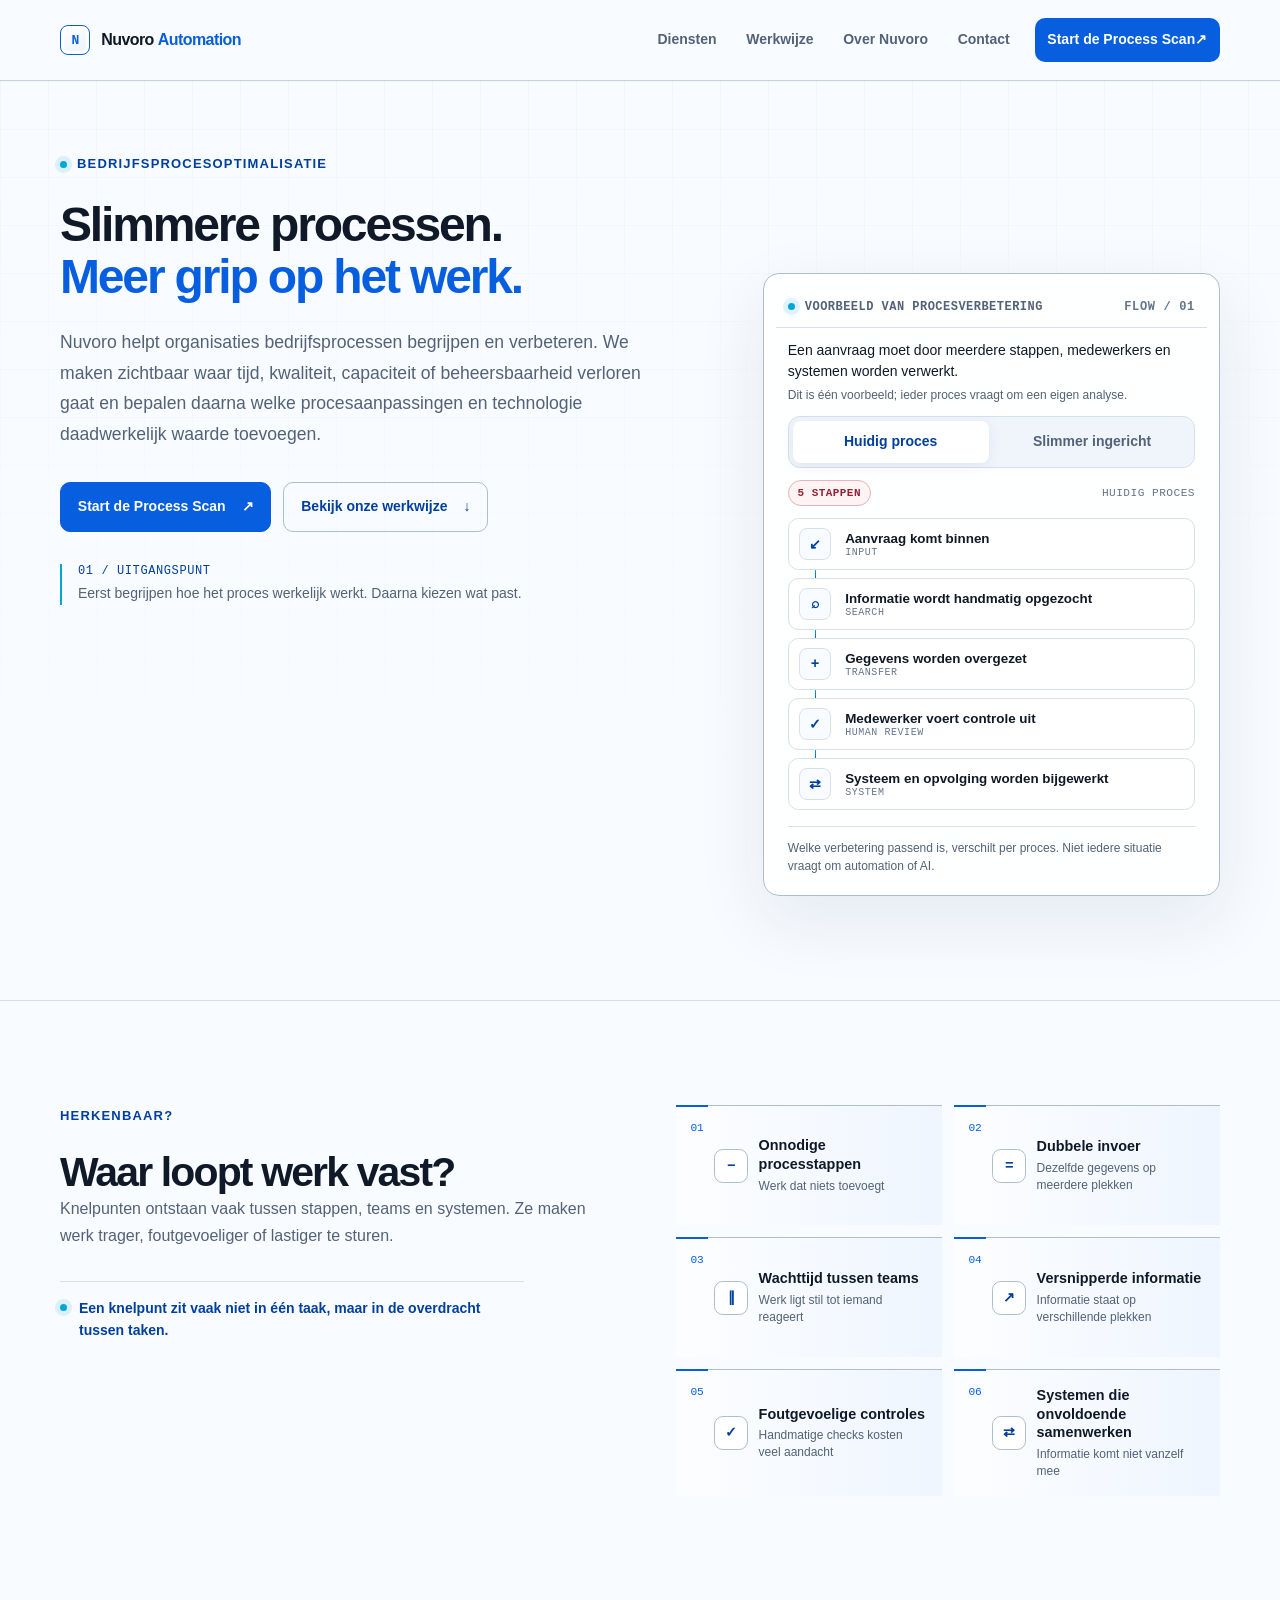
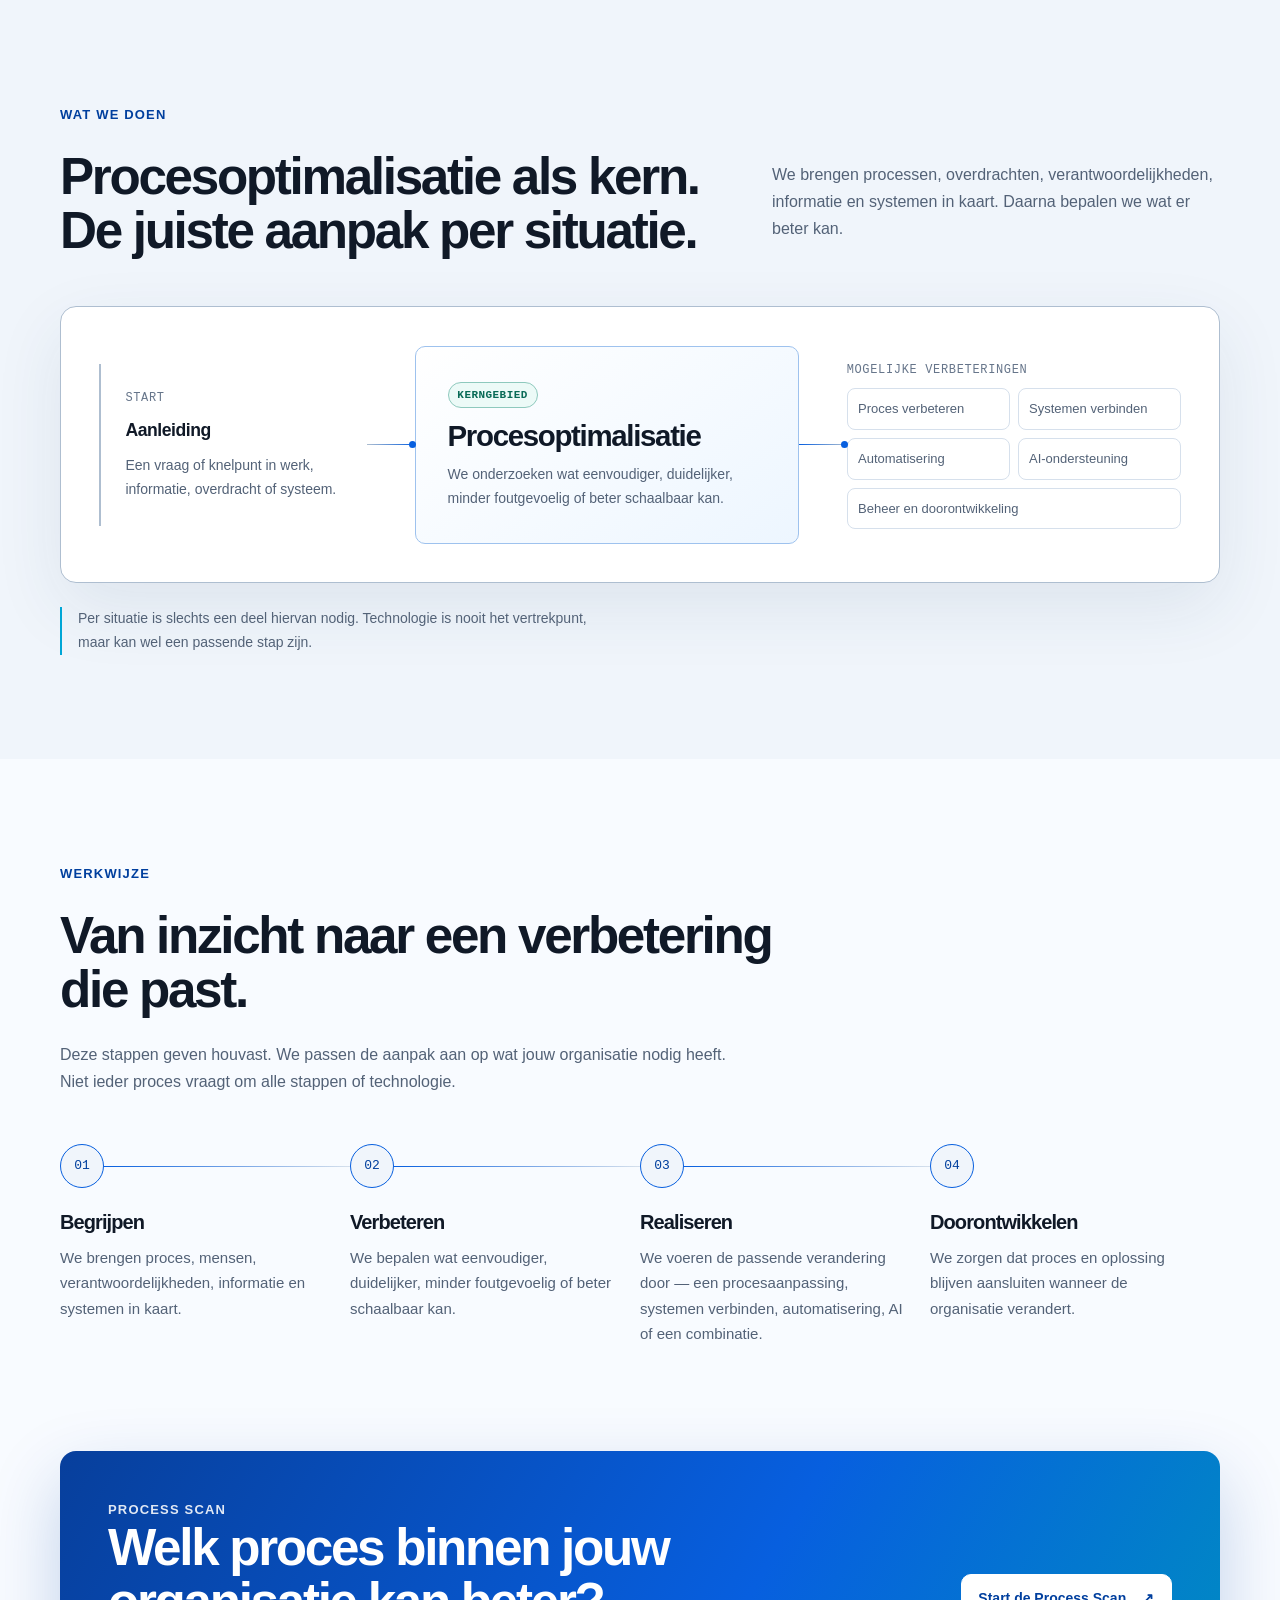
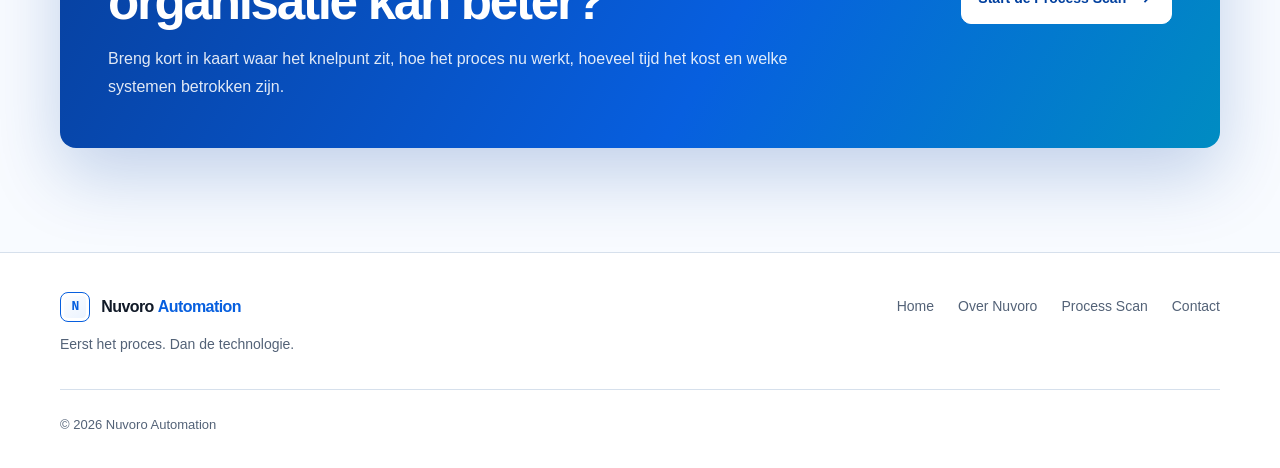
==== commit 8dc70836: "Polish homepage alignment and recognition hierarchy" ====
--- a/index.html
+++ b/index.html
@@ -5,7 +5,7 @@
   <meta name="viewport" content="width=device-width, initial-scale=1">
   <meta name="description" content="Nuvoro helpt organisaties bedrijfsprocessen begrijpen en verbeteren. Technologie volgt wanneer die aantoonbaar waarde toevoegt.">
   <title>Nuvoro Automation | Bedrijfsprocesoptimalisatie</title>
-  <link rel="stylesheet" href="css/style.css">
+  <link rel="stylesheet" href="css/style.css?v=20260909-5">
   <script src="js/main.js" defer></script>
 </head>
 <body>
@@ -50,7 +50,7 @@
     <section class="section section-recognition" aria-labelledby="probleem-title">
       <div class="container recognition-layout" data-reveal>
         <div><p class="eyebrow">Herkenbaar?</p><h2 id="probleem-title">Waar loopt werk vast?</h2><p class="section-intro">Knelpunten ontstaan vaak tussen stappen, teams en systemen. Ze maken werk trager, foutgevoeliger of lastiger te sturen.</p><div class="recognition-insight"><span class="signal" aria-hidden="true"></span><p>Een knelpunt zit vaak niet in één taak, maar in de overdracht tussen taken.</p></div></div>
-        <ul class="recognition-list"><li><span class="recognition-index">01</span><span class="recognition-icon" aria-hidden="true">−</span><div><strong>Onnodige processtappen</strong><small>Werk dat niets toevoegt</small></div></li><li><span class="recognition-index">02</span><span class="recognition-icon" aria-hidden="true">=</span><div><strong>Dubbele invoer</strong><small>Dezelfde gegevens op meerdere plekken</small></div></li><li><span class="recognition-index">03</span><span class="recognition-icon" aria-hidden="true">‖</span><div><strong>Wachttijd tussen teams</strong><small>Werk ligt stil tot iemand reageert</small></div></li><li><span class="recognition-index">04</span><span class="recognition-icon" aria-hidden="true">↗</span><div><strong>Versnipperde informatie</strong><small>Informatie staat op verschillende plekken</small></div></li><li><span class="recognition-index">05</span><span class="recognition-icon" aria-hidden="true">✓</span><div><strong>Foutgevoelige controles</strong><small>Handmatige checks kosten veel aandacht</small></div></li><li><span class="recognition-index">06</span><span class="recognition-icon" aria-hidden="true">⇄</span><div><strong>Systemen die onvoldoende samenwerken</strong><small>Informatie komt niet vanzelf mee</small></div></li></ul>
+        <ul class="recognition-list"><li><span class="recognition-index">01</span><span class="recognition-icon" aria-hidden="true">−</span><div><span class="recognition-title">Onnodige processtappen</span><small>Werk dat niets toevoegt</small></div></li><li><span class="recognition-index">02</span><span class="recognition-icon" aria-hidden="true">=</span><div><span class="recognition-title">Dubbele invoer</span><small>Dezelfde gegevens op meerdere plekken</small></div></li><li><span class="recognition-index">03</span><span class="recognition-icon" aria-hidden="true">‖</span><div><span class="recognition-title">Wachttijd tussen teams</span><small>Werk ligt stil tot iemand reageert</small></div></li><li><span class="recognition-index">04</span><span class="recognition-icon" aria-hidden="true">↗</span><div><span class="recognition-title">Versnipperde informatie</span><small>Informatie staat op verschillende plekken</small></div></li><li><span class="recognition-index">05</span><span class="recognition-icon" aria-hidden="true">✓</span><div><span class="recognition-title">Foutgevoelige controles</span><small>Handmatige checks kosten veel aandacht</small></div></li><li><span class="recognition-index">06</span><span class="recognition-icon" aria-hidden="true">⇄</span><div><span class="recognition-title">Systemen die onvoldoende samenwerken</span><small>Informatie komt niet vanzelf mee</small></div></li></ul>
       </div>
     </section>
 
--- a/css/style.css
+++ b/css/style.css
@@ -89,7 +89,7 @@
 .hero-copy .lead { margin-block: var(--space-3) var(--space-4); }
 .hero-principle { display: grid; gap: .25rem; margin-top: var(--space-4); padding-left: 1rem; border-left: 2px solid var(--color-accent-bright); color: var(--color-muted); font-size: .875rem; }
 .hero-principle span { color: var(--color-accent-dark); font: .75rem var(--font-mono); letter-spacing: .05em; }
-.living-process { min-width: 0; margin-top: clamp(3.5rem, 5vw, 5rem); padding: .75rem; border: 1px solid var(--color-border-strong); border-radius: var(--radius); background: rgba(255, 255, 255, .92); box-shadow: var(--shadow-soft); }
+.living-process { min-width: 0; margin-top: clamp(7.5rem, 9vw, 9.5rem); padding: .75rem; border: 1px solid var(--color-border-strong); border-radius: var(--radius); background: rgba(255, 255, 255, .92); box-shadow: var(--shadow-soft); }
 .interface-bar { display: flex; align-items: center; justify-content: space-between; gap: 1rem; min-height: 42px; padding: .5rem .75rem; border-bottom: 1px solid var(--color-border); color: var(--color-muted); font: 650 .75rem var(--font-mono); letter-spacing: .04em; text-transform: uppercase; }
 .interface-bar > div { display: flex; align-items: center; gap: .625rem; }
 .interface-id { color: var(--color-faint); }
@@ -131,8 +131,8 @@
 .recognition-list li:hover { border-color: var(--color-accent); background: var(--color-surface); transform: translateY(-2px); }
 .recognition-index { align-self: start; color: var(--color-accent); font: .7rem var(--font-mono); }
 .recognition-icon { display: grid; place-items: center; width: 34px; height: 34px; border: 1px solid var(--color-border-strong); border-radius: .55rem; background: var(--color-surface); color: var(--color-accent-dark); font: 700 .9rem var(--font-mono); }
-.recognition-list strong, .recognition-list small { display: block; }
-.recognition-list strong { color: var(--color-text); font-size: .9rem; line-height: 1.3; }
+.recognition-title, .recognition-list small { display: block; }
+.recognition-title { color: var(--color-text); font-size: .9rem; font-weight: 600; line-height: 1.3; }
 .recognition-list small { margin-top: .25rem; color: var(--color-muted); font-size: .75rem; line-height: 1.4; }
 .card-grid { display: grid; grid-template-columns: repeat(2, minmax(0, 1fr)); gap: var(--space-3); }
 .card { position: relative; min-width: 0; padding: var(--space-4); border: 1px solid var(--color-border); border-radius: var(--radius); background: var(--color-surface); transition: transform var(--transition), border-color var(--transition), box-shadow var(--transition); }
@@ -356,6 +356,8 @@
 .capability-branches li { padding: .55rem .65rem; border: 1px solid var(--color-border); border-radius: .5rem; color: var(--color-muted); font-size: .8125rem; }
 .capability-branches li:last-child { grid-column: span 2; }
 .capability-note { max-width: 70ch; margin-top: var(--space-3); padding-left: 1rem; border-left: 2px solid var(--color-accent-bright); }
+#werkwijze .section-heading { display: block; max-width: 48rem; }
+#werkwijze .section-heading .section-intro { max-width: 43rem; margin-top: var(--space-3); }
 .about-secondary { max-width: 62ch; margin: var(--space-3) 0 0; color: var(--color-accent-dark); font-weight: 620; }
 .about-statement { display: grid; grid-template-columns: minmax(10rem, .3fr) minmax(0, .7fr); gap: var(--space-5); }
 .about-statement .micro-label { padding-top: .75rem; color: var(--color-accent-dark); }
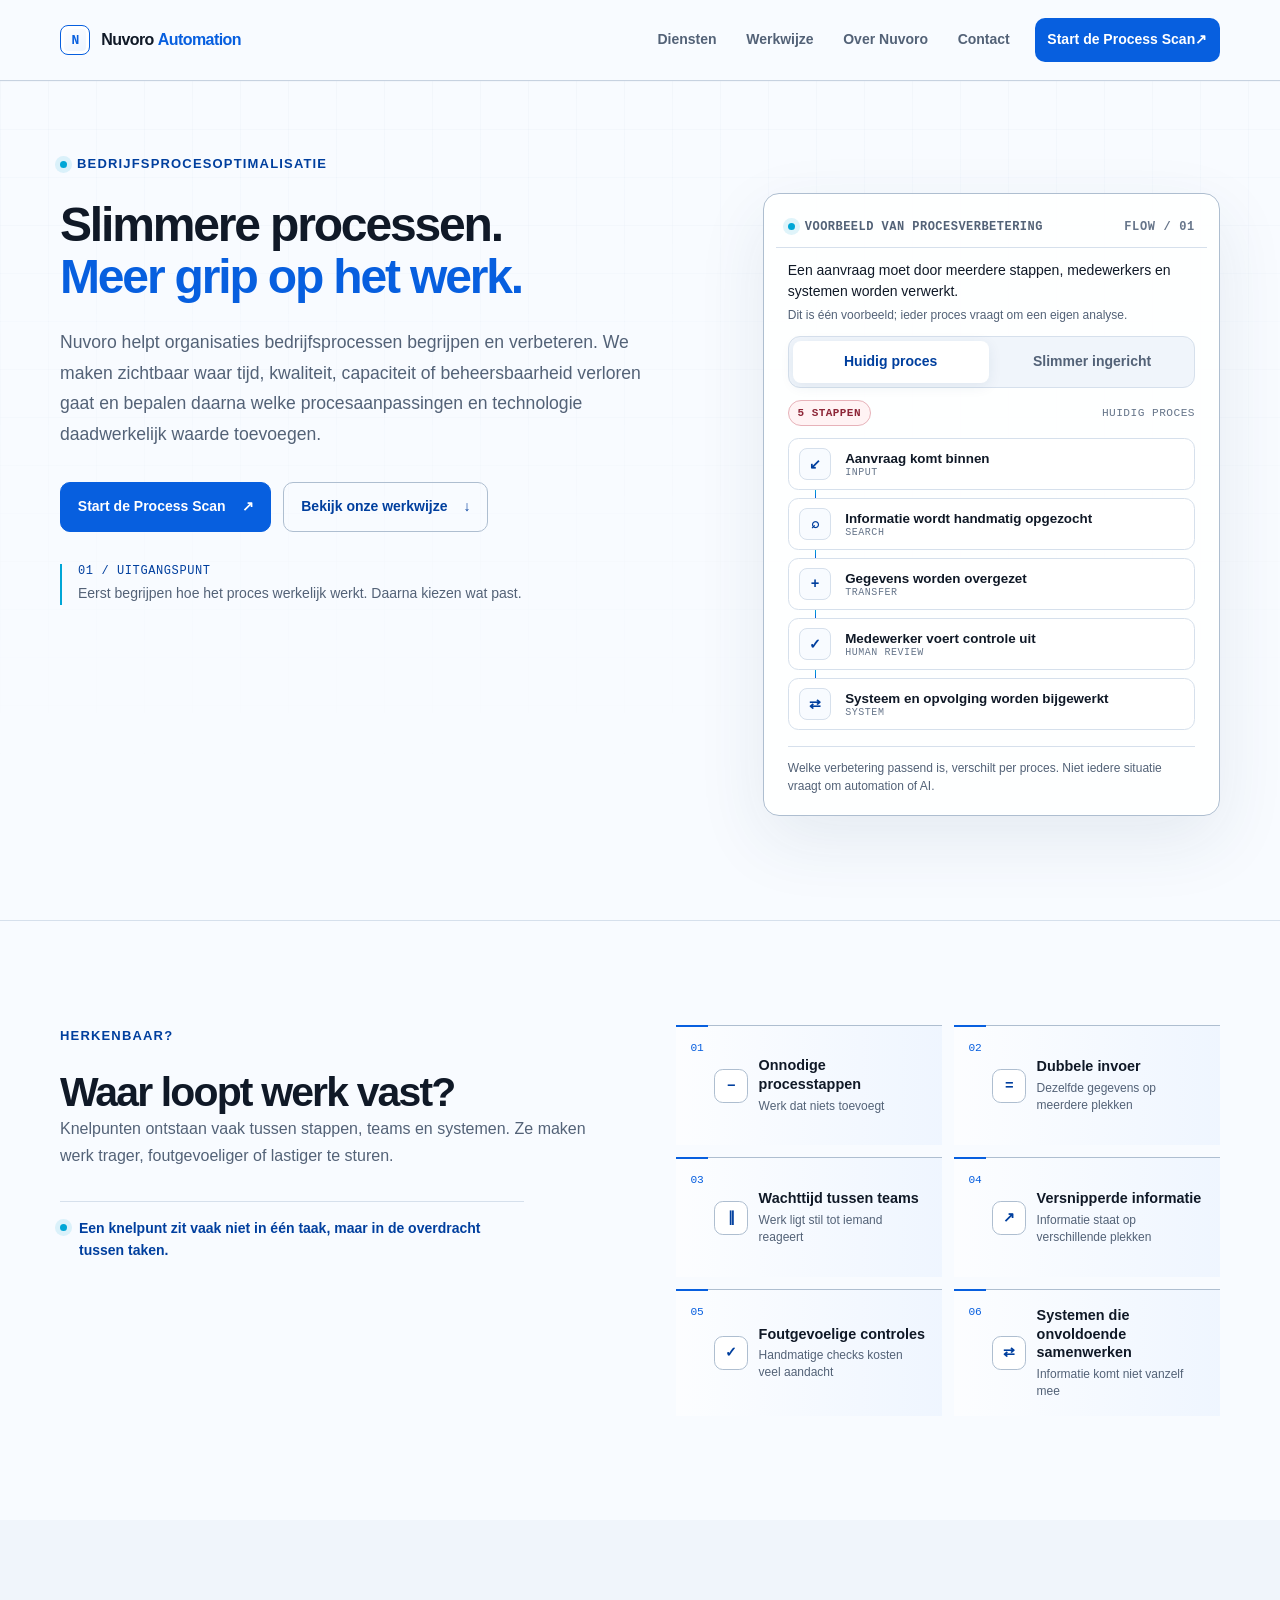
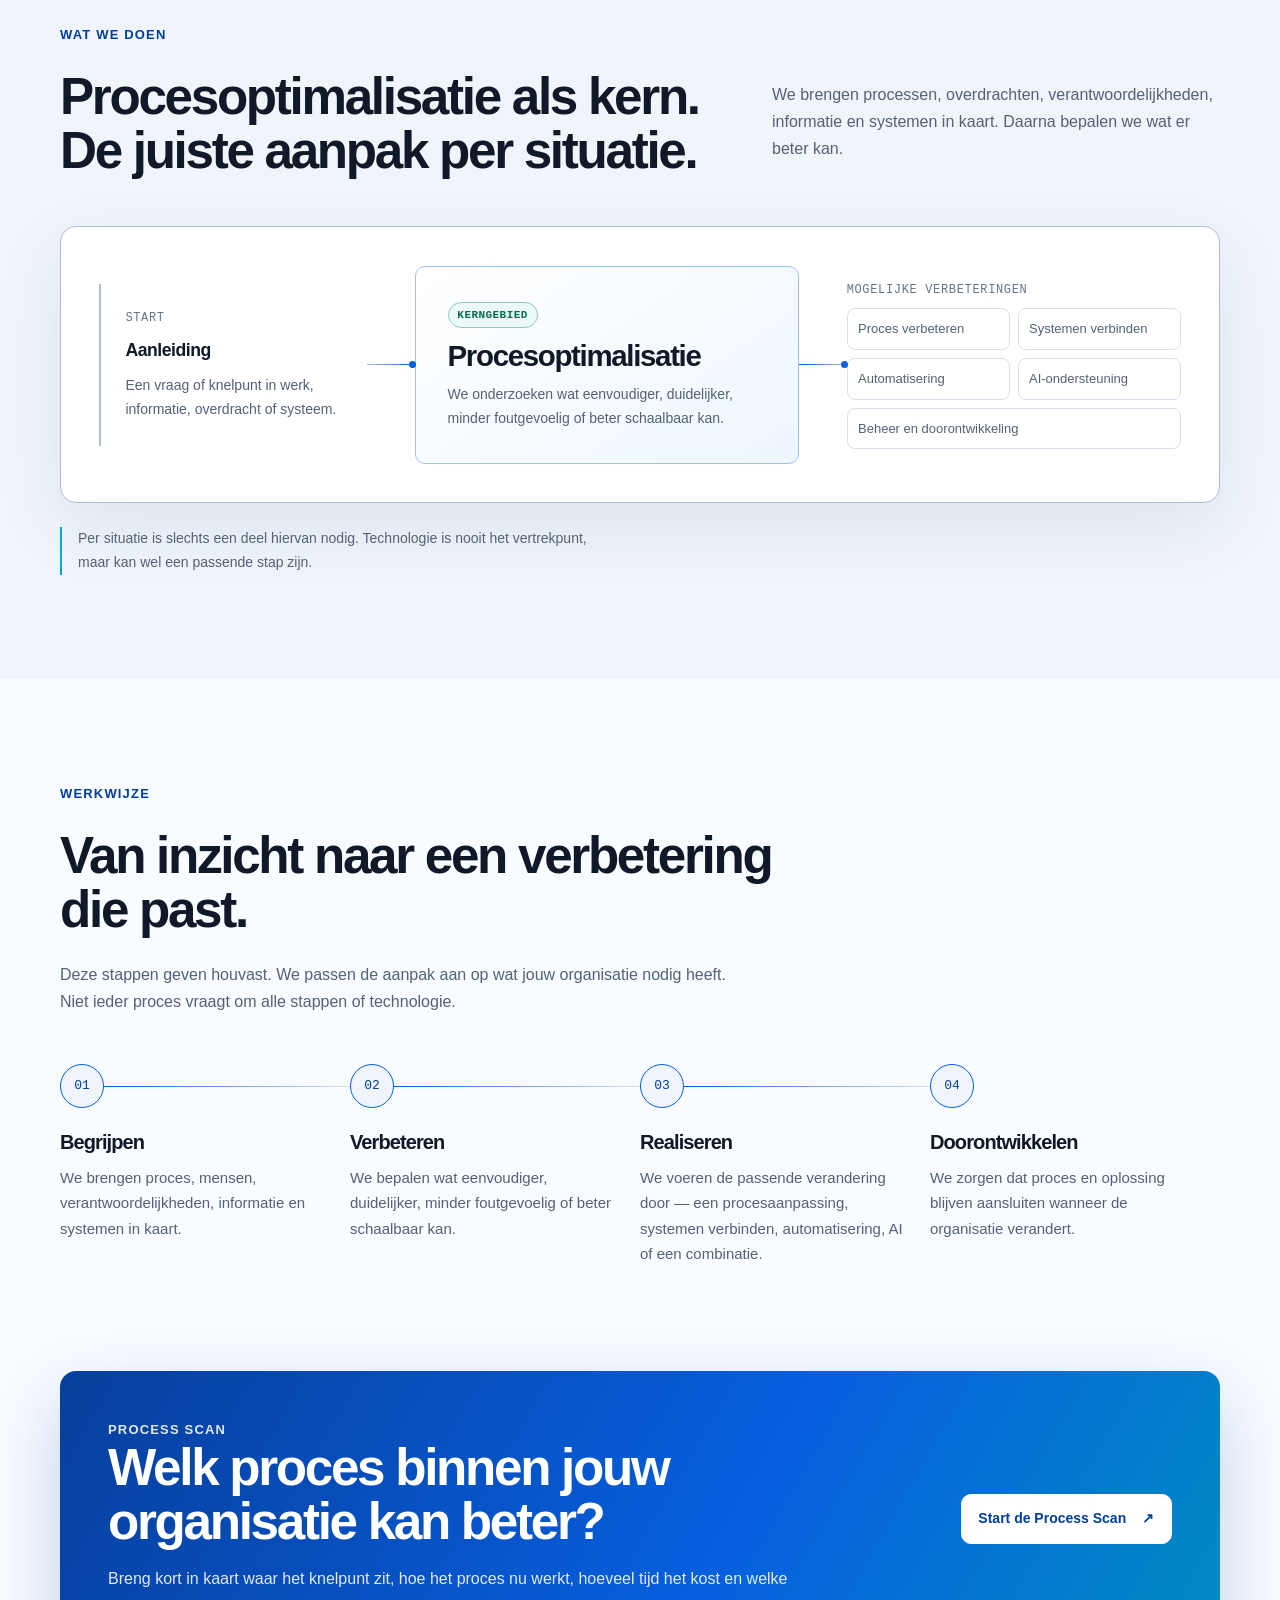
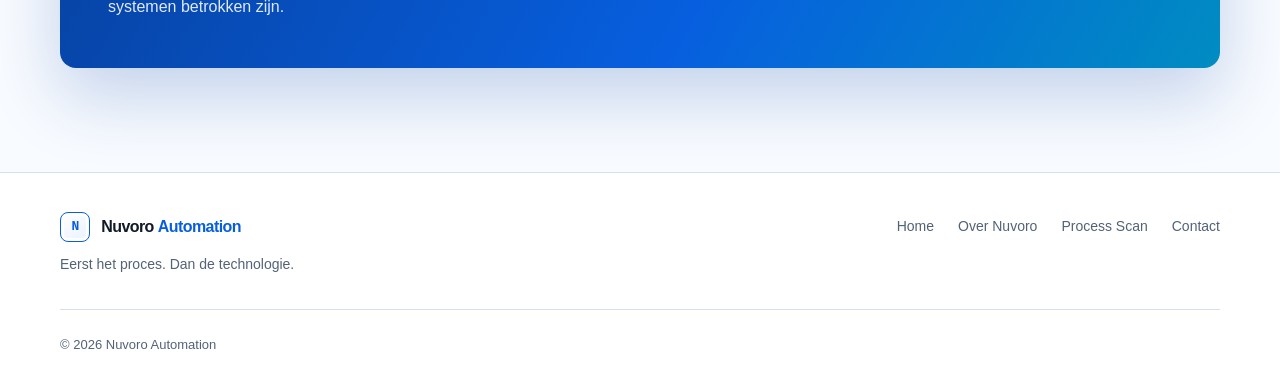
==== commit 745db0b8: "Align living process with hero title" ====
--- a/index.html
+++ b/index.html
@@ -5,7 +5,7 @@
   <meta name="viewport" content="width=device-width, initial-scale=1">
   <meta name="description" content="Nuvoro helpt organisaties bedrijfsprocessen begrijpen en verbeteren. Technologie volgt wanneer die aantoonbaar waarde toevoegt.">
   <title>Nuvoro Automation | Bedrijfsprocesoptimalisatie</title>
-  <link rel="stylesheet" href="css/style.css?v=20260909-5">
+  <link rel="stylesheet" href="css/style.css?v=20260909-6">
   <script src="js/main.js" defer></script>
 </head>
 <body>
--- a/css/style.css
+++ b/css/style.css
@@ -89,7 +89,7 @@
 .hero-copy .lead { margin-block: var(--space-3) var(--space-4); }
 .hero-principle { display: grid; gap: .25rem; margin-top: var(--space-4); padding-left: 1rem; border-left: 2px solid var(--color-accent-bright); color: var(--color-muted); font-size: .875rem; }
 .hero-principle span { color: var(--color-accent-dark); font: .75rem var(--font-mono); letter-spacing: .05em; }
-.living-process { min-width: 0; margin-top: clamp(7.5rem, 9vw, 9.5rem); padding: .75rem; border: 1px solid var(--color-border-strong); border-radius: var(--radius); background: rgba(255, 255, 255, .92); box-shadow: var(--shadow-soft); }
+.living-process { min-width: 0; margin-top: clamp(2.5rem, 3vw, 3.25rem); padding: .75rem; border: 1px solid var(--color-border-strong); border-radius: var(--radius); background: rgba(255, 255, 255, .92); box-shadow: var(--shadow-soft); }
 .interface-bar { display: flex; align-items: center; justify-content: space-between; gap: 1rem; min-height: 42px; padding: .5rem .75rem; border-bottom: 1px solid var(--color-border); color: var(--color-muted); font: 650 .75rem var(--font-mono); letter-spacing: .04em; text-transform: uppercase; }
 .interface-bar > div { display: flex; align-items: center; gap: .625rem; }
 .interface-id { color: var(--color-faint); }
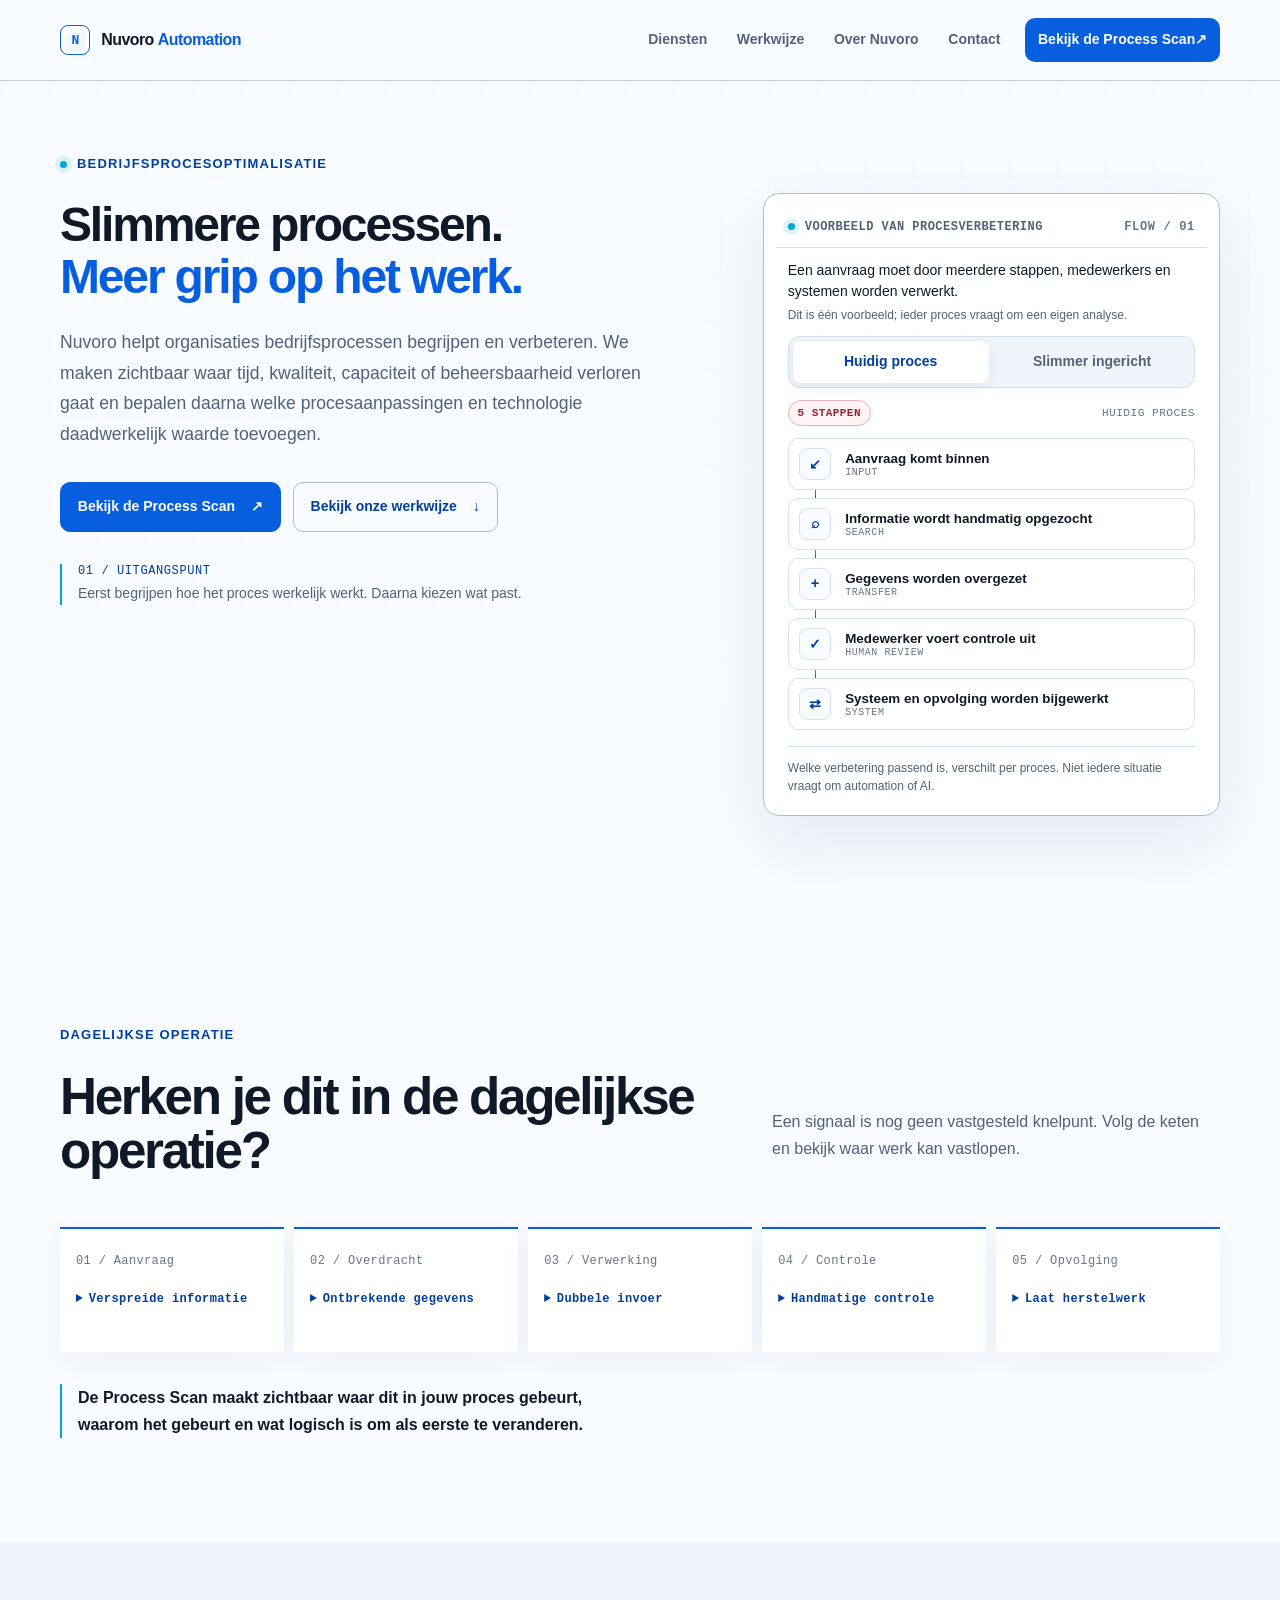
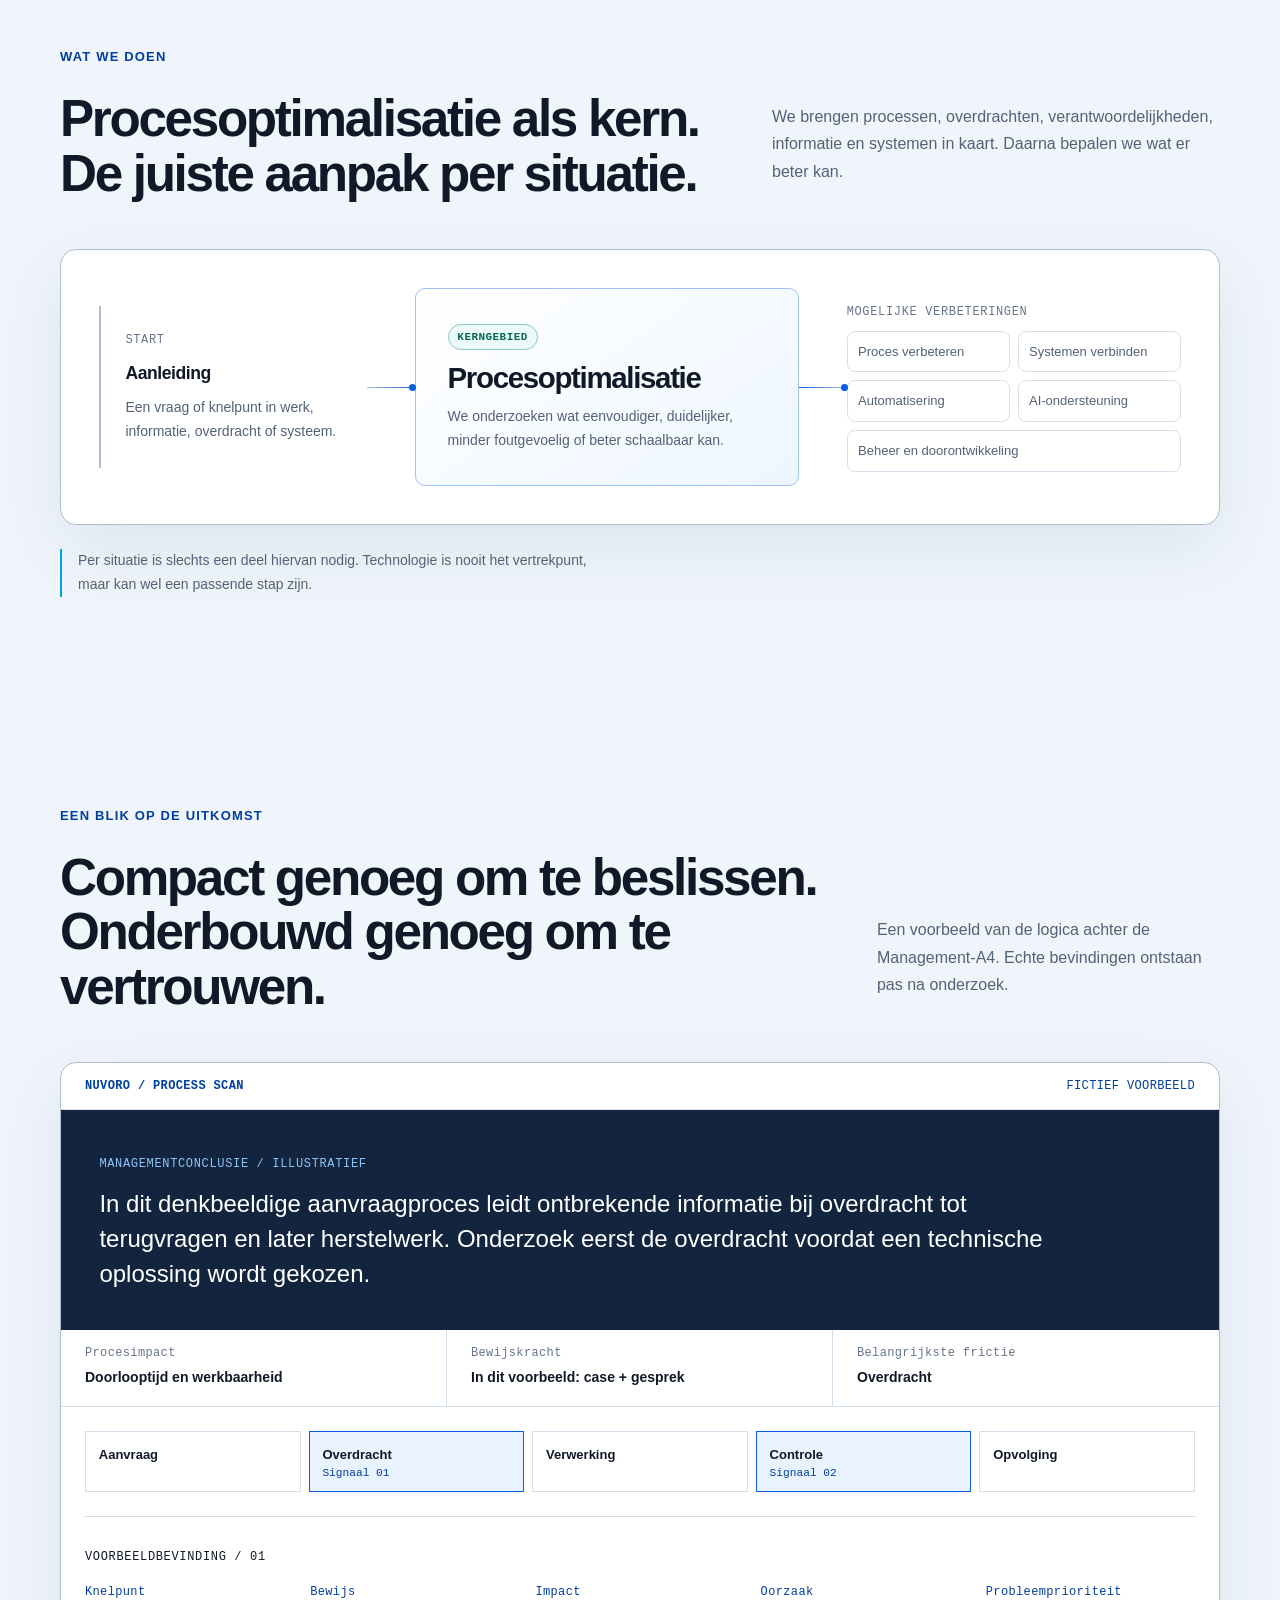
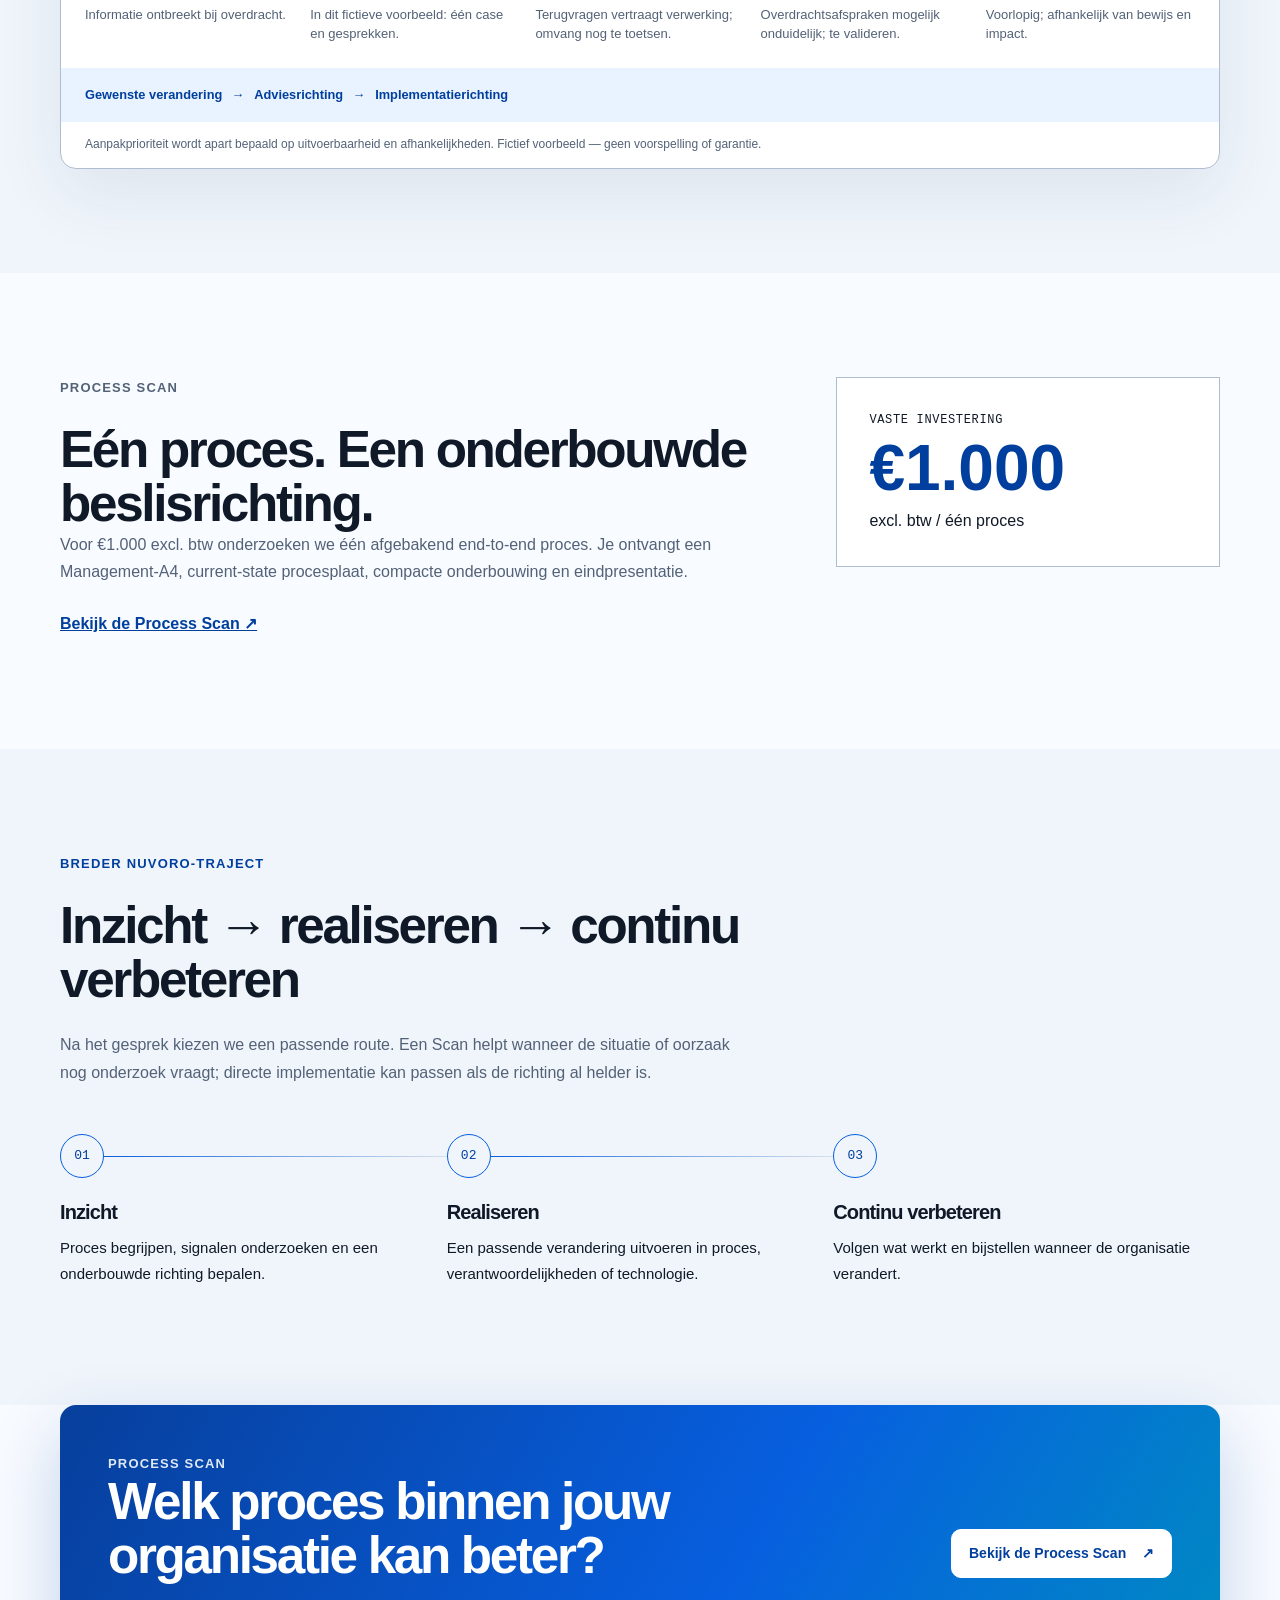
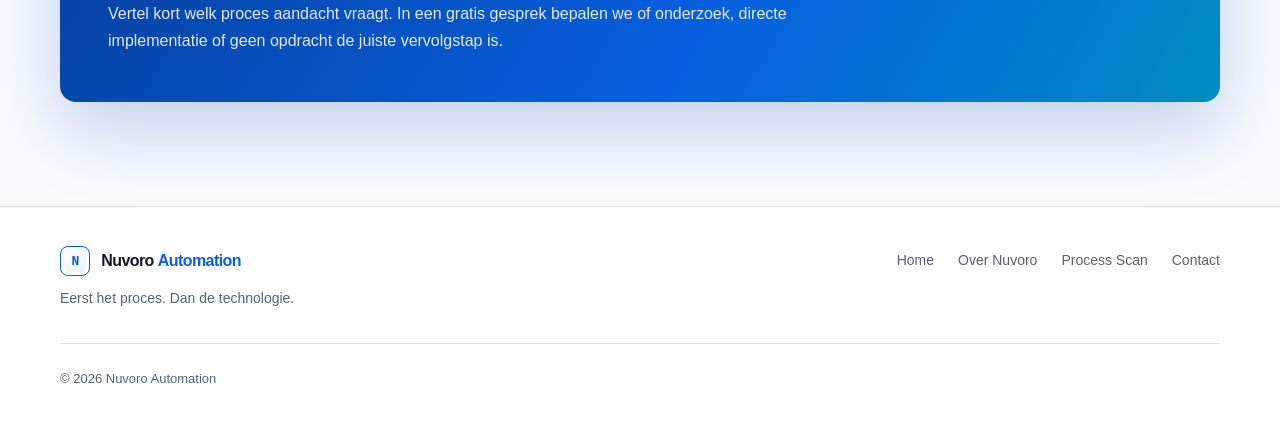
==== commit ef9d4930: "Positioneer Process Scan als onderzoeksproduct en vereenvoudig gespreksintake" ====
--- a/index.html
+++ b/index.html
@@ -5,7 +5,7 @@
   <meta name="viewport" content="width=device-width, initial-scale=1">
   <meta name="description" content="Nuvoro helpt organisaties bedrijfsprocessen begrijpen en verbeteren. Technologie volgt wanneer die aantoonbaar waarde toevoegt.">
   <title>Nuvoro Automation | Bedrijfsprocesoptimalisatie</title>
-  <link rel="stylesheet" href="css/style.css?v=20260909-6">
+  <link rel="stylesheet" href="css/style.css?v=20260925-1">
   <script src="js/main.js" defer></script>
 </head>
 <body>
@@ -14,7 +14,7 @@
     <div class="container nav-wrap">
       <a class="brand" href="index.html" aria-label="Nuvoro Automation, home"><span class="brand-mark" aria-hidden="true">N</span><span>Nuvoro <b>Automation</b></span></a>
       <button class="menu-toggle" type="button" aria-expanded="false" aria-controls="main-navigation">Menu</button>
-      <nav id="main-navigation" aria-label="Hoofdnavigatie"><ul class="nav-links"><li><a href="#diensten">Diensten</a></li><li><a href="#werkwijze">Werkwijze</a></li><li><a href="over-ons.html">Over Nuvoro</a></li><li><a href="contact.html">Contact</a></li><li><a class="nav-cta" href="process-scan.html">Start de Process Scan <span aria-hidden="true">↗</span></a></li></ul></nav>
+      <nav id="main-navigation" aria-label="Hoofdnavigatie"><ul class="nav-links"><li><a href="#diensten">Diensten</a></li><li><a href="#werkwijze">Werkwijze</a></li><li><a href="over-ons.html">Over Nuvoro</a></li><li><a href="contact.html">Contact</a></li><li><a class="nav-cta" href="process-scan.html">Bekijk de Process Scan <span aria-hidden="true">↗</span></a></li></ul></nav>
     </div>
   </header>
 
@@ -26,7 +26,7 @@
           <p class="eyebrow"><span class="signal" aria-hidden="true"></span> Bedrijfsprocesoptimalisatie</p>
           <h1 id="hero-title"><span class="hero-line hero-line-primary">Slimmere processen.</span><span class="hero-line hero-line-accent">Meer grip op het werk.</span></h1>
           <p class="lead">Nuvoro helpt organisaties bedrijfsprocessen begrijpen en verbeteren. We maken zichtbaar waar tijd, kwaliteit, capaciteit of beheersbaarheid verloren gaat en bepalen daarna welke procesaanpassingen en technologie daadwerkelijk waarde toevoegen.</p>
-          <div class="button-group"><a class="button" href="process-scan.html">Start de Process Scan <span aria-hidden="true">↗</span></a><a class="button button-secondary" href="#werkwijze">Bekijk onze werkwijze <span aria-hidden="true">↓</span></a></div>
+          <div class="button-group"><a class="button" href="process-scan.html">Bekijk de Process Scan <span aria-hidden="true">↗</span></a><a class="button button-secondary" href="#werkwijze">Bekijk onze werkwijze <span aria-hidden="true">↓</span></a></div>
           <p class="hero-principle"><span>01 / UITGANGSPUNT</span>Eerst begrijpen hoe het proces werkelijk werkt. Daarna kiezen wat past.</p>
         </div>
 
@@ -47,12 +47,12 @@
       </div>
     </section>
 
-    <section class="section section-recognition" aria-labelledby="probleem-title">
-      <div class="container recognition-layout" data-reveal>
-        <div><p class="eyebrow">Herkenbaar?</p><h2 id="probleem-title">Waar loopt werk vast?</h2><p class="section-intro">Knelpunten ontstaan vaak tussen stappen, teams en systemen. Ze maken werk trager, foutgevoeliger of lastiger te sturen.</p><div class="recognition-insight"><span class="signal" aria-hidden="true"></span><p>Een knelpunt zit vaak niet in één taak, maar in de overdracht tussen taken.</p></div></div>
-        <ul class="recognition-list"><li><span class="recognition-index">01</span><span class="recognition-icon" aria-hidden="true">−</span><div><span class="recognition-title">Onnodige processtappen</span><small>Werk dat niets toevoegt</small></div></li><li><span class="recognition-index">02</span><span class="recognition-icon" aria-hidden="true">=</span><div><span class="recognition-title">Dubbele invoer</span><small>Dezelfde gegevens op meerdere plekken</small></div></li><li><span class="recognition-index">03</span><span class="recognition-icon" aria-hidden="true">‖</span><div><span class="recognition-title">Wachttijd tussen teams</span><small>Werk ligt stil tot iemand reageert</small></div></li><li><span class="recognition-index">04</span><span class="recognition-icon" aria-hidden="true">↗</span><div><span class="recognition-title">Versnipperde informatie</span><small>Informatie staat op verschillende plekken</small></div></li><li><span class="recognition-index">05</span><span class="recognition-icon" aria-hidden="true">✓</span><div><span class="recognition-title">Foutgevoelige controles</span><small>Handmatige checks kosten veel aandacht</small></div></li><li><span class="recognition-index">06</span><span class="recognition-icon" aria-hidden="true">⇄</span><div><span class="recognition-title">Systemen die onvoldoende samenwerken</span><small>Informatie komt niet vanzelf mee</small></div></li></ul>
-      </div>
-    </section>
+<section class="section process-friction" aria-labelledby="friction-title"><div class="container"><div class="section-heading"><div><p class="eyebrow">Dagelijkse operatie</p><h2 id="friction-title">Herken je dit in de dagelijkse operatie?</h2></div><p class="section-intro">Een signaal is nog geen vastgesteld knelpunt. Volg de keten en bekijk waar werk kan vastlopen.</p></div><ol class="process-friction__chain">
+<li><span>01 / Aanvraag</span><details><summary>Verspreide informatie</summary><p><b>Wat gebeurt er?</b> Informatie staat in e-mail, bestanden en systemen.</p><p><b>Waarom lastig?</b> De volgende stap mist een compleet beeld.</p><p><b>Mogelijke impact</b> Werkbaarheid en doorlooptijd.</p></details></li>
+<li><span>02 / Overdracht</span><details><summary>Ontbrekende gegevens</summary><p><b>Wat gebeurt er?</b> Bij overdracht ontbreekt context.</p><p><b>Waarom lastig?</b> Medewerkers moeten terugvragen of wachten.</p><p><b>Mogelijke impact</b> Doorlooptijd en capaciteit.</p></details></li>
+<li><span>03 / Verwerking</span><details><summary>Dubbele invoer</summary><p><b>Wat gebeurt er?</b> Gegevens worden opnieuw ingevoerd.</p><p><b>Waarom lastig?</b> Dit kost aandacht en vergroot de kans op verschillen.</p><p><b>Mogelijke impact</b> Capaciteit en kwaliteit.</p></details></li>
+<li><span>04 / Controle</span><details><summary>Handmatige controle</summary><p><b>Wat gebeurt er?</b> Een medewerker controleert telkens dezelfde gegevens.</p><p><b>Waarom lastig?</b> Routine en uitzonderingen vragen tegelijk aandacht.</p><p><b>Mogelijke impact</b> Kwaliteit en werkbaarheid.</p></details></li>
+<li><span>05 / Opvolging</span><details><summary>Laat herstelwerk</summary><p><b>Wat gebeurt er?</b> Een fout wordt pas later zichtbaar.</p><p><b>Waarom lastig?</b> Werk moet terug door de keten.</p><p><b>Mogelijke impact</b> Doorlooptijd en continuïteit.</p></details></li></ol><p class="process-friction__conclusion">De Process Scan maakt zichtbaar waar dit in jouw proces gebeurt, waarom het gebeurt en wat logisch is om als eerste te veranderen.</p></div></section>
 
     <section id="diensten" class="section section-muted" aria-labelledby="diensten-title">
       <div class="container">
@@ -62,13 +62,7 @@
       </div>
     </section>
 
-    <section id="werkwijze" class="section" aria-labelledby="aanpak-title">
-      <div class="container"><div class="section-heading" data-reveal><div><p class="eyebrow">Werkwijze</p><h2 id="aanpak-title">Van inzicht naar een verbetering die past.</h2></div><p class="section-intro">Deze stappen geven houvast. We passen de aanpak aan op wat jouw organisatie nodig heeft. Niet ieder proces vraagt om alle stappen of technologie.</p></div>
-        <ol class="process-steps"><li class="step" data-reveal><span class="step-number">01</span><h3>Begrijpen</h3><p>We brengen proces, mensen, verantwoordelijkheden, informatie en systemen in kaart.</p></li><li class="step" data-reveal><span class="step-number">02</span><h3>Verbeteren</h3><p>We bepalen wat eenvoudiger, duidelijker, minder foutgevoelig of beter schaalbaar kan.</p></li><li class="step" data-reveal><span class="step-number">03</span><h3>Realiseren</h3><p>We voeren de passende verandering door — een procesaanpassing, systemen verbinden, automatisering, AI of een combinatie.</p></li><li class="step" data-reveal><span class="step-number">04</span><h3>Doorontwikkelen</h3><p>We zorgen dat proces en oplossing blijven aansluiten wanneer de organisatie verandert.</p></li></ol>
-      </div>
-    </section>
-
-    <section class="section scan-cta" aria-labelledby="scan-cta-title"><div class="container"><div class="scan-cta-inner" data-reveal><div><p class="eyebrow">Process Scan</p><h2 id="scan-cta-title">Welk proces binnen jouw organisatie kan beter?</h2><p>Breng kort in kaart waar het knelpunt zit, hoe het proces nu werkt, hoeveel tijd het kost en welke systemen betrokken zijn.</p></div><a class="button button-light" href="process-scan.html">Start de Process Scan <span aria-hidden="true">↗</span></a></div></div></section>
+<section class="section section-muted" aria-labelledby="preview-title"><div class="container"><div class="section-heading"><div><p class="eyebrow">Een blik op de uitkomst</p><h2 id="preview-title">Compact genoeg om te beslissen. Onderbouwd genoeg om te vertrouwen.</h2></div><p class="section-intro">Een voorbeeld van de logica achter de Management-A4. Echte bevindingen ontstaan pas na onderzoek.</p></div><div class="scan-preview" aria-label="Fictief voorbeeld van een Process Scan"><div class="scan-preview__top"><strong>NUVORO / PROCESS SCAN</strong><span>FICTIEF VOORBEELD</span></div><div class="scan-preview__summary"><span class="micro-label">Managementconclusie / illustratief</span><p>In dit denkbeeldige aanvraagproces leidt ontbrekende informatie bij overdracht tot terugvragen en later herstelwerk. Onderzoek eerst de overdracht voordat een technische oplossing wordt gekozen.</p></div><div class="scan-preview__indicators"><div><span>Procesimpact</span><strong>Doorlooptijd en werkbaarheid</strong></div><div><span>Bewijskracht</span><strong>In dit voorbeeld: case + gesprek</strong></div><div><span>Belangrijkste frictie</span><strong>Overdracht</strong></div></div><ol class="scan-preview__flow" aria-label="Voorbeeld van huidige processtappen"><li>Aanvraag</li><li class="is-friction">Overdracht <small>Signaal 01</small></li><li>Verwerking</li><li class="is-friction">Controle <small>Signaal 02</small></li><li>Opvolging</li></ol><div class="scan-preview__finding"><span class="micro-label">Voorbeeldbevinding / 01</span><dl><div><dt>Knelpunt</dt><dd>Informatie ontbreekt bij overdracht.</dd></div><div><dt>Bewijs</dt><dd>In dit fictieve voorbeeld: één case en gesprekken.</dd></div><div><dt>Impact</dt><dd>Terugvragen vertraagt verwerking; omvang nog te toetsen.</dd></div><div><dt>Oorzaak</dt><dd>Overdrachtsafspraken mogelijk onduidelijk; te valideren.</dd></div><div><dt>Probleemprioriteit</dt><dd>Voorlopig; afhankelijk van bewijs en impact.</dd></div></dl></div><div class="scan-preview__direction"><span>Gewenste verandering</span><b>→</b><span>Adviesrichting</span><b>→</b><span>Implementatierichting</span></div><p class="scan-preview__note">Aanpakprioriteit wordt apart bepaald op uitvoerbaarheid en afhankelijkheden. Fictief voorbeeld — geen voorspelling of garantie.</p></div></div></section><section class="section scan-overview" aria-labelledby="scan-overview-title"><div class="container scan-overview__layout"><div><p class="eyebrow">Process Scan</p><h2 id="scan-overview-title">Eén proces. Een onderbouwde beslisrichting.</h2><p>Voor €1.000 excl. btw onderzoeken we één afgebakend end-to-end proces. Je ontvangt een Management-A4, current-state procesplaat, compacte onderbouwing en eindpresentatie.</p><a class="text-link" href="process-scan.html">Bekijk de Process Scan ↗</a></div><div class="scan-overview__price"><span class="micro-label">Vaste investering</span><strong>€1.000</strong><span>excl. btw / één proces</span></div></div></section><section id="werkwijze" class="section section-muted" aria-labelledby="aanpak-title"><div class="container"><div class="section-heading"><div><p class="eyebrow">Breder Nuvoro-traject</p><h2 id="aanpak-title">Inzicht → realiseren → continu verbeteren</h2></div><p class="section-intro">Na het gesprek kiezen we een passende route. Een Scan helpt wanneer de situatie of oorzaak nog onderzoek vraagt; directe implementatie kan passen als de richting al helder is.</p></div><ol class="process-steps process-steps--three"><li class="step"><span class="step-number">01</span><h3>Inzicht</h3><p>Proces begrijpen, signalen onderzoeken en een onderbouwde richting bepalen.</p></li><li class="step"><span class="step-number">02</span><h3>Realiseren</h3><p>Een passende verandering uitvoeren in proces, verantwoordelijkheden of technologie.</p></li><li class="step"><span class="step-number">03</span><h3>Continu verbeteren</h3><p>Volgen wat werkt en bijstellen wanneer de organisatie verandert.</p></li></ol></div></section><section class="section scan-cta" aria-labelledby="scan-cta-title"><div class="container"><div class="scan-cta-inner" data-reveal><div><p class="eyebrow">Process Scan</p><h2 id="scan-cta-title">Welk proces binnen jouw organisatie kan beter?</h2><p>Vertel kort welk proces aandacht vraagt. In een gratis gesprek bepalen we of onderzoek, directe implementatie of geen opdracht de juiste vervolgstap is.</p></div><a class="button button-light" href="process-scan.html">Bekijk de Process Scan <span aria-hidden="true">↗</span></a></div></div></section>
   </main>
 
   <footer class="site-footer"><div class="container"><div class="footer-grid"><div><a class="brand" href="index.html"><span class="brand-mark" aria-hidden="true">N</span><span>Nuvoro <b>Automation</b></span></a><p class="footer-tagline">Eerst het proces. Dan de technologie.</p></div><nav class="footer-nav" aria-label="Footer-navigatie"><a href="index.html">Home</a><a href="over-ons.html">Over Nuvoro</a><a href="process-scan.html">Process Scan</a><a href="contact.html">Contact</a></nav></div><p class="copyright">© <span data-current-year>2026</span> Nuvoro Automation</p></div></footer>
--- a/css/style.css
+++ b/css/style.css
@@ -31,6 +31,7 @@
 }
 
 *, *::before, *::after { box-sizing: border-box; }
+[hidden] { display: none; }
 html { scroll-behavior: smooth; }
 body { margin: 0; background: var(--color-background); color: var(--color-text); font: 400 1rem/1.7 var(--font-sans); -webkit-font-smoothing: antialiased; }
 img, svg { max-width: 100%; }
@@ -120,29 +121,6 @@
 .process-positioning strong { color: var(--color-accent-dark); font-weight: 650; }
 
 /* Homepage */
-.section-recognition { border-top: 1px solid var(--color-border); }
-.recognition-layout { display: grid; grid-template-columns: 1fr 1fr; gap: var(--space-6); }
-.recognition-insight { display: flex; align-items: flex-start; gap: .75rem; max-width: 29rem; margin-top: var(--space-4); padding: 1rem 0 0; border-top: 1px solid var(--color-border); }
-.recognition-insight .signal { margin-top: .4rem; }
-.recognition-insight p { margin: 0; color: var(--color-accent-dark); font-size: .875rem; font-weight: 620; line-height: 1.55; }
-.recognition-list { display: grid; grid-template-columns: 1fr 1fr; gap: .75rem; margin: 0; padding: 0; list-style: none; }
-.recognition-list li { position: relative; display: grid; grid-template-columns: auto 34px minmax(0, 1fr); gap: .65rem; align-items: center; min-height: 7.5rem; padding: 1rem .9rem; border-top: 1px solid var(--color-border-strong); background: linear-gradient(90deg, rgba(255,255,255,.58), rgba(233,242,255,.6)); transition: background var(--transition), transform var(--transition), border-color var(--transition); }
-.recognition-list li::after { position: absolute; left: 0; top: -1px; width: 2rem; height: 2px; background: var(--color-accent); content: ""; }
-.recognition-list li:hover { border-color: var(--color-accent); background: var(--color-surface); transform: translateY(-2px); }
-.recognition-index { align-self: start; color: var(--color-accent); font: .7rem var(--font-mono); }
-.recognition-icon { display: grid; place-items: center; width: 34px; height: 34px; border: 1px solid var(--color-border-strong); border-radius: .55rem; background: var(--color-surface); color: var(--color-accent-dark); font: 700 .9rem var(--font-mono); }
-.recognition-title, .recognition-list small { display: block; }
-.recognition-title { color: var(--color-text); font-size: .9rem; font-weight: 600; line-height: 1.3; }
-.recognition-list small { margin-top: .25rem; color: var(--color-muted); font-size: .75rem; line-height: 1.4; }
-.card-grid { display: grid; grid-template-columns: repeat(2, minmax(0, 1fr)); gap: var(--space-3); }
-.card { position: relative; min-width: 0; padding: var(--space-4); border: 1px solid var(--color-border); border-radius: var(--radius); background: var(--color-surface); transition: transform var(--transition), border-color var(--transition), box-shadow var(--transition); }
-.card:hover { transform: translateY(-3px); border-color: var(--color-border-strong); box-shadow: 0 16px 40px rgba(30, 65, 105, .08); }
-.card-primary { border-color: #9ec2ee; background: linear-gradient(145deg, #fff, #f3f8ff); box-shadow: 0 14px 35px rgba(7, 95, 223, .07); }
-.service-icon { display: block; width: 34px; height: 34px; margin-bottom: var(--space-3); fill: none; stroke: var(--color-accent); stroke-width: 1.5; stroke-linecap: round; stroke-linejoin: round; }
-.card-index { position: absolute; right: var(--space-4); top: var(--space-4); color: var(--color-faint); font: .75rem var(--font-mono); }
-.service-core { margin-bottom: .75rem; }
-.card h3 { margin-bottom: .75rem; }
-.card p, .step p { margin-bottom: 0; color: var(--color-muted); }
 .process-steps { display: grid; grid-template-columns: repeat(4, minmax(0, 1fr)); margin: 0; padding: 0; list-style: none; }
 .approach-note { max-width: 70ch; margin: -1.5rem 0 var(--space-5); padding-left: 1rem; border-left: 2px solid var(--color-accent-bright); color: var(--color-muted); }
 .step { position: relative; min-width: 0; padding-right: var(--space-3); }
@@ -203,49 +181,10 @@
 .scan-page { padding-bottom: var(--space-7); }
 .scan-intro { padding-block: var(--space-6) var(--space-5); }
 .scan-intro .lead { margin-top: var(--space-3); }
-.scan-workspace { display: grid; grid-template-columns: minmax(15rem, .32fr) minmax(0, .68fr); gap: var(--space-4); align-items: start; }
-.scan-progress-panel { position: sticky; top: 7rem; padding: .75rem; border: 1px solid var(--color-border-strong); border-radius: var(--radius); background: var(--color-surface); }
-.scan-progress { margin: 0; padding: .75rem; list-style: none; }
-.scan-progress li { display: grid; grid-template-columns: 34px 1fr; gap: .75rem; align-items: center; min-height: 62px; color: var(--color-faint); }
-.scan-progress li > span { display: grid; place-items: center; width: 30px; height: 30px; border: 1px solid var(--color-border); border-radius: 50%; font: .6875rem var(--font-mono); }
-.scan-progress strong, .scan-progress small { display: block; }
-.scan-progress strong { font-size: .875rem; }
-.scan-progress small { margin-top: .15rem; font-size: .75rem; }
-.scan-progress li[aria-current="step"] { color: var(--color-text); }
-.scan-progress li[aria-current="step"] > span, .scan-progress li.is-complete > span { border-color: var(--color-accent); background: var(--color-accent-soft); color: var(--color-accent-dark); }
-.scan-progress li.is-complete { color: var(--color-muted); }
-.progress-track { height: 3px; margin: 0 .75rem; overflow: hidden; border-radius: 99px; background: var(--color-border); }
-.progress-track span { display: block; width: 25%; height: 100%; border-radius: inherit; background: linear-gradient(90deg, var(--color-accent), var(--color-accent-bright)); transition: width var(--transition); }
-.privacy-note { margin: 1rem .75rem .5rem; color: var(--color-muted); font-size: .75rem; line-height: 1.55; }
+.privacy-note { color: var(--color-muted); font-size: .875rem; line-height: 1.55; }
 .scan-panel { min-width: 0; border: 1px solid var(--color-border-strong); border-radius: var(--radius); background: var(--color-surface); box-shadow: var(--shadow-soft); }
-.scan-step-panel { min-height: 36rem; padding: clamp(1.5rem, 5vw, 4rem); }
-.scan-step-panel[hidden] { display: none; }
-.step-kicker { display: flex; justify-content: space-between; gap: 1rem; margin-bottom: var(--space-4); color: var(--color-accent-dark); }
-.step-kicker span:last-child { color: var(--color-success); }
-.scan-step-panel h2 { max-width: 44rem; font-size: clamp(1.75rem, 3.5vw, 2.75rem); }
-.step-help { max-width: 48rem; margin-block: var(--space-2) var(--space-4); color: var(--color-muted); }
-.scan-step-panel textarea { min-height: 10.5rem; }
-.chip-field { margin: 0 0 var(--space-4); padding: 0; border: 0; }
-.chip-field legend { margin-bottom: .75rem; }
-.option-chips { display: flex; flex-wrap: wrap; gap: .6rem; }
-.option-chips label { position: relative; margin: 0; cursor: pointer; }
-.option-chips input { position: absolute; inset: 0; opacity: 0; pointer-events: none; }
-.option-chips span { display: flex; align-items: center; min-height: 44px; padding: .55rem .8rem; border: 1px solid var(--color-border-strong); border-radius: 999px; background: var(--color-surface); color: var(--color-muted); font-size: .8125rem; font-weight: 650; transition: border-color var(--transition), color var(--transition), background var(--transition), box-shadow var(--transition); }
-.option-chips input:checked + span { border-color: var(--color-accent); background: var(--color-accent-soft); color: var(--color-accent-dark); box-shadow: inset 0 0 0 1px var(--color-accent); }
-.option-chips input:focus-visible + span { outline: 2px solid var(--color-accent); outline-offset: 3px; }
-.hours-field > div { display: flex; align-items: center; gap: .75rem; }
-.hours-field input { width: 8rem; font-size: 1.2rem; font-weight: 700; }
-.hours-field > div span { color: var(--color-muted); font-size: .875rem; }
-.scan-actions { display: flex; align-items: center; justify-content: space-between; gap: .75rem; margin-top: var(--space-4); padding-top: var(--space-3); border-top: 1px solid var(--color-border); }
-.snapshot { display: grid; grid-template-columns: 1fr 1fr; gap: 0; margin: var(--space-4) 0; border: 1px solid var(--color-border); border-radius: var(--radius-small); overflow: hidden; }
-.snapshot div { min-width: 0; padding: 1rem; border-bottom: 1px solid var(--color-border); }
-.snapshot div:nth-child(odd) { border-right: 1px solid var(--color-border); }
-.snapshot div:nth-last-child(-n+2) { border-bottom: 0; }
-.snapshot dt { margin-bottom: .35rem; color: var(--color-faint); font: .6875rem var(--font-mono); letter-spacing: .05em; text-transform: uppercase; }
-.snapshot dd { overflow-wrap: anywhere; color: var(--color-text); font-size: .875rem; white-space: pre-line; }
 .booking-panel { padding: var(--space-3); border-left: 2px solid #b79d3e; background: #fff9e8; }
-.booking-panel h3 { margin-block: .75rem .45rem; font-size: 1.1rem; }
-.booking-panel p { margin-bottom: 0; color: #5f531f; font-size: .875rem; }
+.booking-panel p { margin: 0; color: #5f531f; font-size: .875rem; }
 
 /* Footer */
 .site-footer { padding-block: var(--space-4); border-top: 1px solid var(--color-border); background: var(--color-surface); }
@@ -256,10 +195,6 @@
 .footer-nav a:hover { color: var(--color-accent-dark); text-decoration: underline; text-underline-offset: 4px; }
 .copyright { margin-bottom: 0; padding-top: var(--space-3); border-top: 1px solid var(--color-border); color: var(--color-muted); font-size: .8125rem; }
 
-/* Progressive reveal */
-.js [data-reveal] { opacity: 0; transform: translateY(14px); transition: opacity 520ms ease, transform 520ms ease; }
-.js [data-reveal].is-visible { opacity: 1; transform: none; }
-@keyframes panel-in { from { opacity: 0; transform: translateY(6px); } to { opacity: 1; transform: none; } }
 
 @media (max-width: 1024px) {
   .hero-content { grid-template-columns: 1fr; gap: var(--space-5); }
@@ -268,37 +203,25 @@
   .section-heading .section-intro { max-width: 23rem; }
   .about-grid { gap: var(--space-5); }
   .form-row { grid-template-columns: 1fr; gap: 0; }
-  .scan-workspace { grid-template-columns: minmax(13rem, .28fr) minmax(0, .72fr); }
 }
 
 @media (max-width: 800px) {
   .container { width: min(calc(100% - 2rem), var(--max-width)); }
   .section { padding-block: 4rem; }
   .hero { padding-block: var(--space-5) var(--space-6); }
-  .hero-content, .recognition-layout, .card-grid, .about-grid, .contact-layout, .scan-workspace { grid-template-columns: 1fr; }
+  .hero-content, .about-grid, .contact-layout { grid-template-columns: 1fr; }
   .hero-content { gap: var(--space-5); }
   .hero h1 { font-size: clamp(2.65rem, 7vw, 3.35rem); }
   .living-process { width: 100%; max-width: 36rem; justify-self: center; }
   .section-heading { align-items: start; flex-direction: column; gap: var(--space-3); margin-bottom: var(--space-4); }
   .section-heading .section-intro { max-width: 60ch; }
-  .recognition-layout, .about-grid, .contact-layout { gap: var(--space-4); }
-  .recognition-list { grid-template-columns: 1fr; }
-  .card { padding: var(--space-3); }
   .process-steps { grid-template-columns: 1fr; }
   .step { padding: 0 0 var(--space-4) var(--space-6); }
   .step-number { position: absolute; left: 0; top: 0; margin: 0; }
   .step:not(:last-child)::after { top: 44px; left: 22px; bottom: 0; right: auto; width: 1px; height: auto; }
   .step:last-child { padding-bottom: 0; }
   .scan-cta-inner { align-items: start; flex-direction: column; padding: var(--space-4); }
-  .belief-panel, .scan-progress-panel { position: static; }
   .scan-intro { padding-block: var(--space-5) var(--space-4); }
-  .scan-progress { display: grid; grid-template-columns: repeat(4, 1fr); gap: .5rem; padding: .75rem 0 .5rem; }
-  .scan-progress li { display: block; min-height: auto; text-align: center; }
-  .scan-progress li > span { margin-inline: auto; }
-  .scan-progress li div { margin-top: .35rem; }
-  .scan-progress small { display: none; }
-  .privacy-note { display: none; }
-  .scan-step-panel { min-height: 0; padding: var(--space-4); }
   .page-intro, .section-contact { padding-block: var(--space-5); }
   .nav-wrap { min-height: 4.5rem; flex-wrap: wrap; }
   html.js .nav-wrap { flex-wrap: nowrap; }
@@ -319,22 +242,12 @@
   .brand-mark { width: 28px; height: 28px; }
   .hero .button-group { flex-direction: column; }
   .hero-flow li { grid-template-columns: 32px minmax(0, 1fr); }
-  .snapshot { grid-template-columns: 1fr; }
-  .snapshot div, .snapshot div:nth-child(odd) { border-right: 0; border-bottom: 1px solid var(--color-border); }
-  .snapshot div:last-child { border-bottom: 0; }
-  .scan-cta-inner, .contact-route, .form-card, .scan-step-panel { padding: var(--space-3); }
-  .step-kicker { display: grid; gap: .25rem; }
-  .scan-progress strong { font-size: .75rem; }
-  .scan-actions { align-items: stretch; flex-direction: column-reverse; }
-  .scan-actions .button { width: 100%; }
-  .scan-actions > span { display: none; }
-  .hours-field > div { align-items: start; flex-direction: column; }
+  .scan-cta-inner, .contact-route, .form-card { padding: var(--space-3); }
 }
 
 @media (prefers-reduced-motion: reduce) {
   html { scroll-behavior: auto; }
   *, *::before, *::after { animation: none !important; transition: none !important; }
-  .js [data-reveal] { opacity: 1; transform: none; }
 }
 
 /* Process-first architecture and editorial sections */
@@ -416,3 +329,90 @@
   .capability-branches li:last-child { grid-column: auto; }
   .improvement-map { padding: var(--space-3); }
 }
+
+/* Product story */
+.process-friction__chain { display: grid; grid-template-columns: repeat(5, minmax(0, 1fr)); gap: .65rem; margin: 0; padding: 0; list-style: none; }
+.process-friction__chain li { min-width: 0; padding: 1rem; border-top: 2px solid var(--color-accent); background: var(--color-surface); box-shadow: 0 8px 30px rgba(30,65,105,.05); }
+.process-friction__chain li > span, .process-friction__chain summary, .scan-preview__top, .scan-preview__indicators span, .scan-preview__finding dt, .output-stack span { font: .75rem var(--font-mono); letter-spacing: .03em; }
+.process-friction__chain li > span { color: var(--color-faint); }
+.process-friction__chain details { margin-top: 1.25rem; }
+.process-friction__chain summary { min-height: 44px; color: var(--color-accent-dark); font-weight: 700; cursor: pointer; }
+.process-friction__chain details[open] { position: relative; z-index: 2; }
+.process-friction__chain details p { margin: .5rem 0; color: var(--color-muted); font-size: .8125rem; line-height: 1.5; }
+.process-friction__chain details b { display: block; color: var(--color-text); }
+.process-friction__conclusion { max-width: 65ch; margin: 2rem 0 0; padding-left: 1rem; border-left: 2px solid var(--color-accent-bright); font-weight: 600; }
+.scan-preview { overflow: hidden; border: 1px solid var(--color-border-strong); border-radius: var(--radius); background: #fff; box-shadow: var(--shadow-soft); }
+.scan-preview__top { display: flex; justify-content: space-between; gap: 1rem; padding: 1rem 1.5rem; border-bottom: 1px solid var(--color-border); color: var(--color-accent-dark); }
+.scan-preview__summary { padding: clamp(1.5rem,3vw,2.5rem); background: #12243e; color: #fff; }
+.scan-preview__summary .micro-label { color: #8bc5f9; }
+.scan-preview__summary p { max-width: 75ch; margin: .75rem 0 0; color: #fff; font-size: clamp(1.1rem,2vw,1.5rem); line-height: 1.45; }
+.scan-preview__indicators { display: grid; grid-template-columns: repeat(3,1fr); border-bottom: 1px solid var(--color-border); }
+.scan-preview__indicators div { padding: 1rem 1.5rem; border-right: 1px solid var(--color-border); }
+.scan-preview__indicators div:last-child { border: 0; }
+.scan-preview__indicators span, .scan-preview__indicators strong { display: block; }
+.scan-preview__indicators span { color: var(--color-faint); }
+.scan-preview__indicators strong { margin-top: .35rem; font-size: .875rem; }
+.scan-preview__flow { display: grid; grid-template-columns: repeat(5,1fr); gap: .5rem; margin: 0; padding: 1.5rem; list-style: none; }
+.scan-preview__flow li { padding: .8rem; border: 1px solid var(--color-border); font-size: .8125rem; font-weight: 650; }
+.scan-preview__flow .is-friction { border-color: var(--color-accent); background: var(--color-accent-soft); }
+.scan-preview__flow small { display: block; color: var(--color-accent-dark); font: .7rem var(--font-mono); }
+.scan-preview__finding { margin: 0 1.5rem; padding: 1.5rem 0; border-top: 1px solid var(--color-border); }
+.scan-preview__finding dl { display: grid; grid-template-columns: repeat(5,1fr); gap: 1rem; margin: 1rem 0 0; }
+.scan-preview__finding dt { color: var(--color-accent-dark); }
+.scan-preview__finding dd { margin: .4rem 0 0; color: var(--color-muted); font-size: .8125rem; line-height: 1.5; }
+.scan-preview__direction { display: flex; flex-wrap: wrap; gap: .6rem; align-items: center; padding: 1rem 1.5rem; background: var(--color-accent-soft); color: var(--color-accent-dark); font-size: .8rem; font-weight: 700; }
+.scan-preview__note { margin: 0; padding: .8rem 1.5rem; color: var(--color-muted); font-size: .75rem; }
+.scan-overview__layout, .scan-intro__layout, .fit-layout, .output-layout, .conditions-layout, .intake-layout { display: grid; grid-template-columns: minmax(0,1.3fr) minmax(18rem,.7fr); gap: clamp(2rem,5vw,5rem); align-items: start; }
+.scan-overview p, .fit-layout p, .output-layout p, .conditions-layout p, .intake-layout > div p { color: var(--color-muted); }
+.scan-overview__price, .scan-intro__facts, .fit-layout__alternative { padding: 2rem; border: 1px solid var(--color-border-strong); background: #fff; }
+.scan-overview__price strong, .scan-intro__facts > strong { display: block; color: var(--color-accent-dark); font-size: clamp(2.5rem,5vw,4rem); line-height: 1.2; }
+.scan-overview__price span { display: block; }
+.text-link { display: inline-block; padding: .5rem 0; color: var(--color-accent-dark); font-weight: 700; }
+.process-steps--three { grid-template-columns: repeat(3,1fr); }
+.scan-intro { padding-block: var(--space-7); background: var(--color-background); }
+.scan-intro .lead { margin: 2rem 0; }
+.scan-intro__facts p { margin: .75rem 0; color: var(--color-muted); font-size: .875rem; }
+.scan-intro__facts b { display: block; color: var(--color-text); }
+.scan-intro__facts hr { border: 0; border-top: 1px solid var(--color-border); margin: 1.5rem 0; }
+.fit-layout__alternative { border-top: 3px solid var(--color-accent-bright); }
+.fit-layout__alternative h3 { margin: 1rem 0; }
+.process-scan-journey { margin: 0; padding: 0; list-style: none; border-top: 1px solid var(--color-border-strong); }
+.process-scan-journey li { display: grid; grid-template-columns: 4rem minmax(0,1fr); gap: 2rem; padding: 1.5rem 0; border-bottom: 1px solid var(--color-border); }
+.process-scan-journey li > span { color: var(--color-accent); font: 1rem var(--font-mono); }
+.process-scan-journey p { max-width: 70ch; margin: .5rem 0 0; color: var(--color-muted); }
+.output-stack { margin: 0; padding: 0; list-style: none; counter-reset: output; }
+.output-stack li { position: relative; margin: 0 0 -.3rem; padding: 1rem 1.4rem; border: 1px solid var(--color-border-strong); background: #fff; box-shadow: 0 8px 22px rgba(30,65,105,.07); }
+.output-stack li:nth-child(2) { margin-left: 1rem; }.output-stack li:nth-child(3) { margin-left: 2rem; }.output-stack li:nth-child(4) { margin-left: 3rem; }
+.output-stack span, .output-stack strong, .output-stack small { display: block; }
+.output-stack span { color: var(--color-accent-dark); }.output-stack strong { margin: .4rem 0; }.output-stack small { color: var(--color-muted); line-height: 1.45; }
+.conditions-layout > div:last-child { padding: 1.5rem; border-left: 2px solid var(--color-accent); background: var(--color-section); }
+.intake-layout { grid-template-columns: minmax(15rem,.55fr) minmax(0,1fr); }
+.intake-layout .privacy-note { display: block; margin: 2rem 0 0; padding-left: 1rem; border-left: 2px solid var(--color-accent); font-size: .875rem; }
+.intake-form__body { padding: clamp(1.25rem,3vw,2.5rem); }
+.intake-form .field-hint { margin-bottom: 1.5rem; }
+.intake-form textarea { min-height: 6rem; }
+.intake-form .button { margin-top: 1.5rem; }
+#cal-booking { min-height: 36rem; margin-top: 1.5rem; border: 1px solid var(--color-border); border-radius: var(--radius-small); background: #fff; }
+#cal-booking[hidden] { display: none; }
+@media (max-width: 1024px) {
+  .process-friction__chain { grid-template-columns: repeat(3,minmax(0,1fr)); }
+  .scan-preview__finding dl { grid-template-columns: repeat(3,1fr); }
+}
+@media (max-width: 800px) {
+  .process-friction__chain { grid-template-columns: repeat(2,minmax(0,1fr)); }
+  .scan-overview__layout, .scan-intro__layout, .fit-layout, .output-layout, .conditions-layout, .intake-layout { grid-template-columns: 1fr; }
+  .scan-preview__finding dl { grid-template-columns: repeat(2,1fr); }
+  .process-steps--three { grid-template-columns: 1fr; }
+}
+@media (max-width: 520px) {
+  .process-friction__chain, .scan-preview__indicators, .scan-preview__flow, .scan-preview__finding dl { grid-template-columns: 1fr; }
+  .process-friction__chain li { padding: .75rem 1rem; }
+  .process-friction__chain details { margin-top: .4rem; }
+  .scan-preview__indicators div { border-right: 0; border-bottom: 1px solid var(--color-border); }
+  .scan-preview__flow { padding: 1rem; }
+  .scan-preview__finding { margin: 0 1rem; }
+  .scan-preview__top, .scan-preview__direction { flex-direction: column; align-items: start; }
+  .output-stack li:nth-child(n) { margin-left: 0; }
+  .scan-intro { padding-block: var(--space-5); }
+  .process-scan-journey li { grid-template-columns: 2rem 1fr; gap: .75rem; }
+}
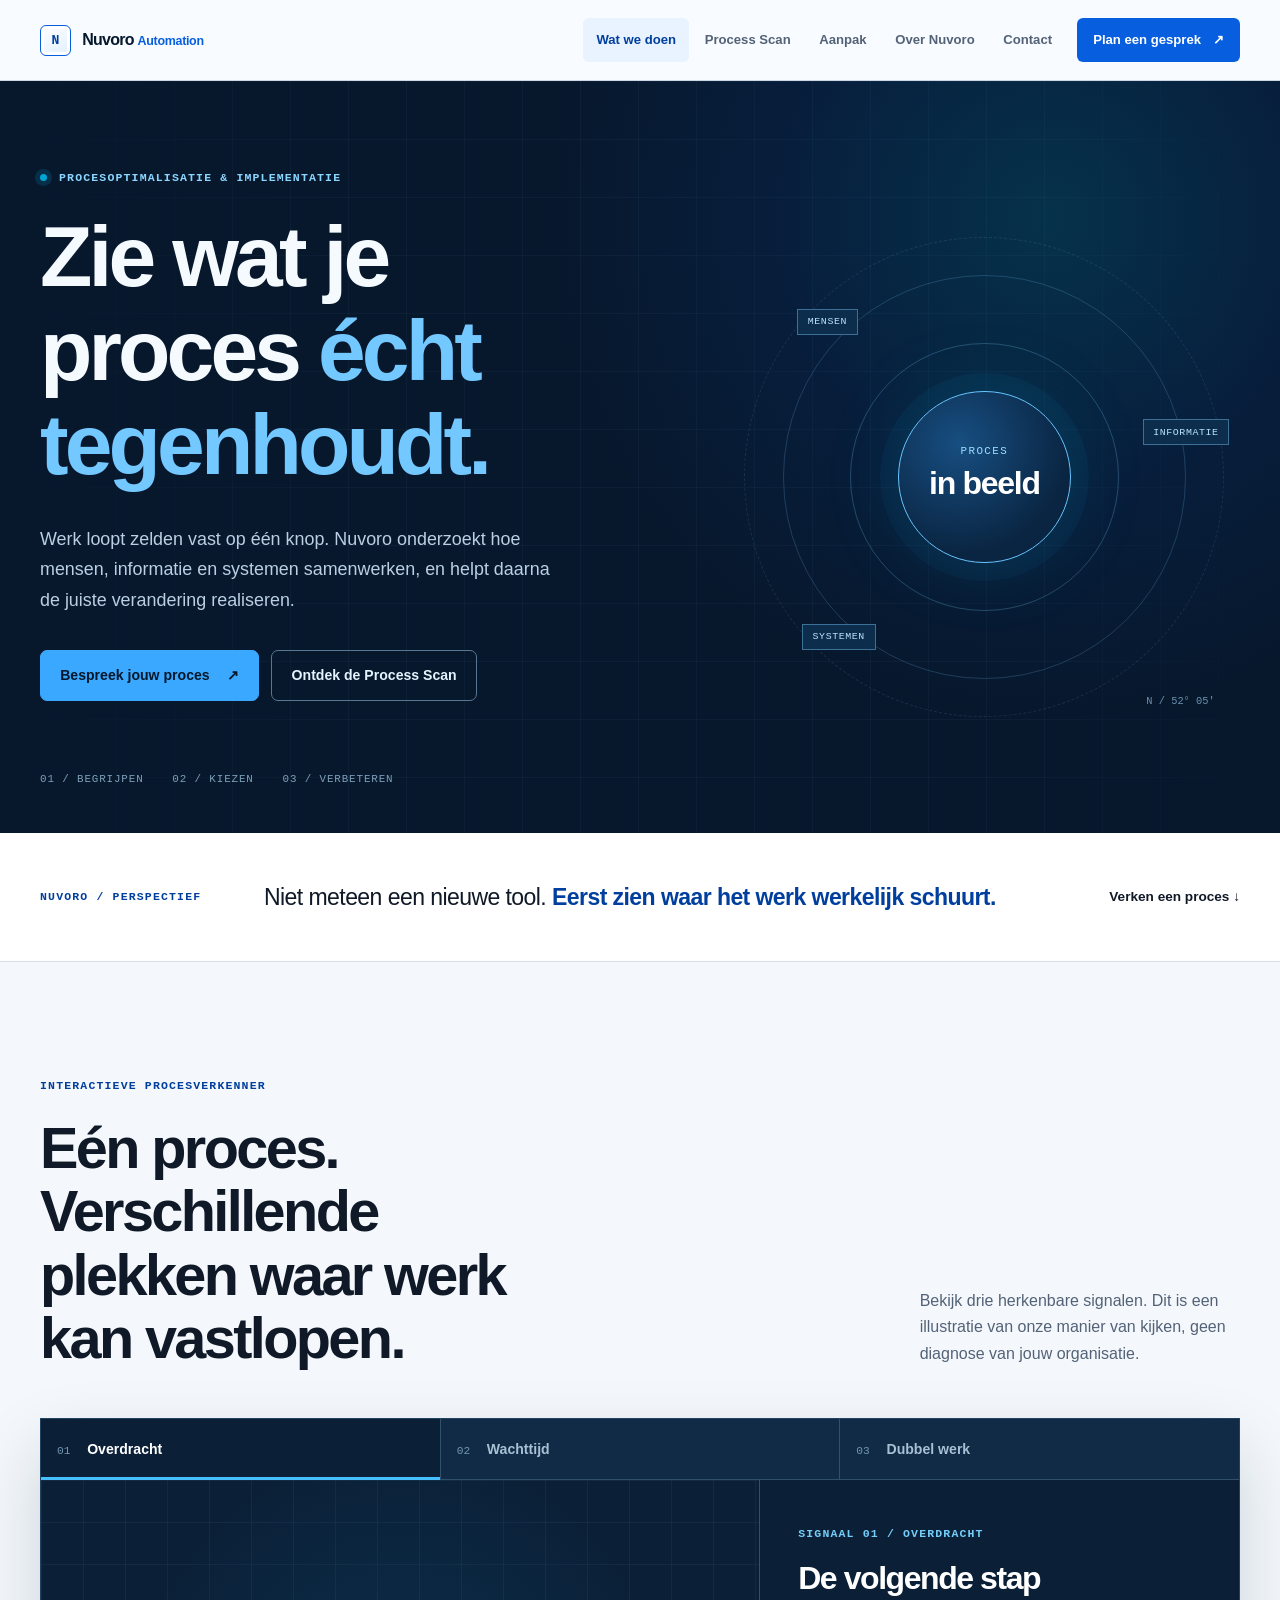
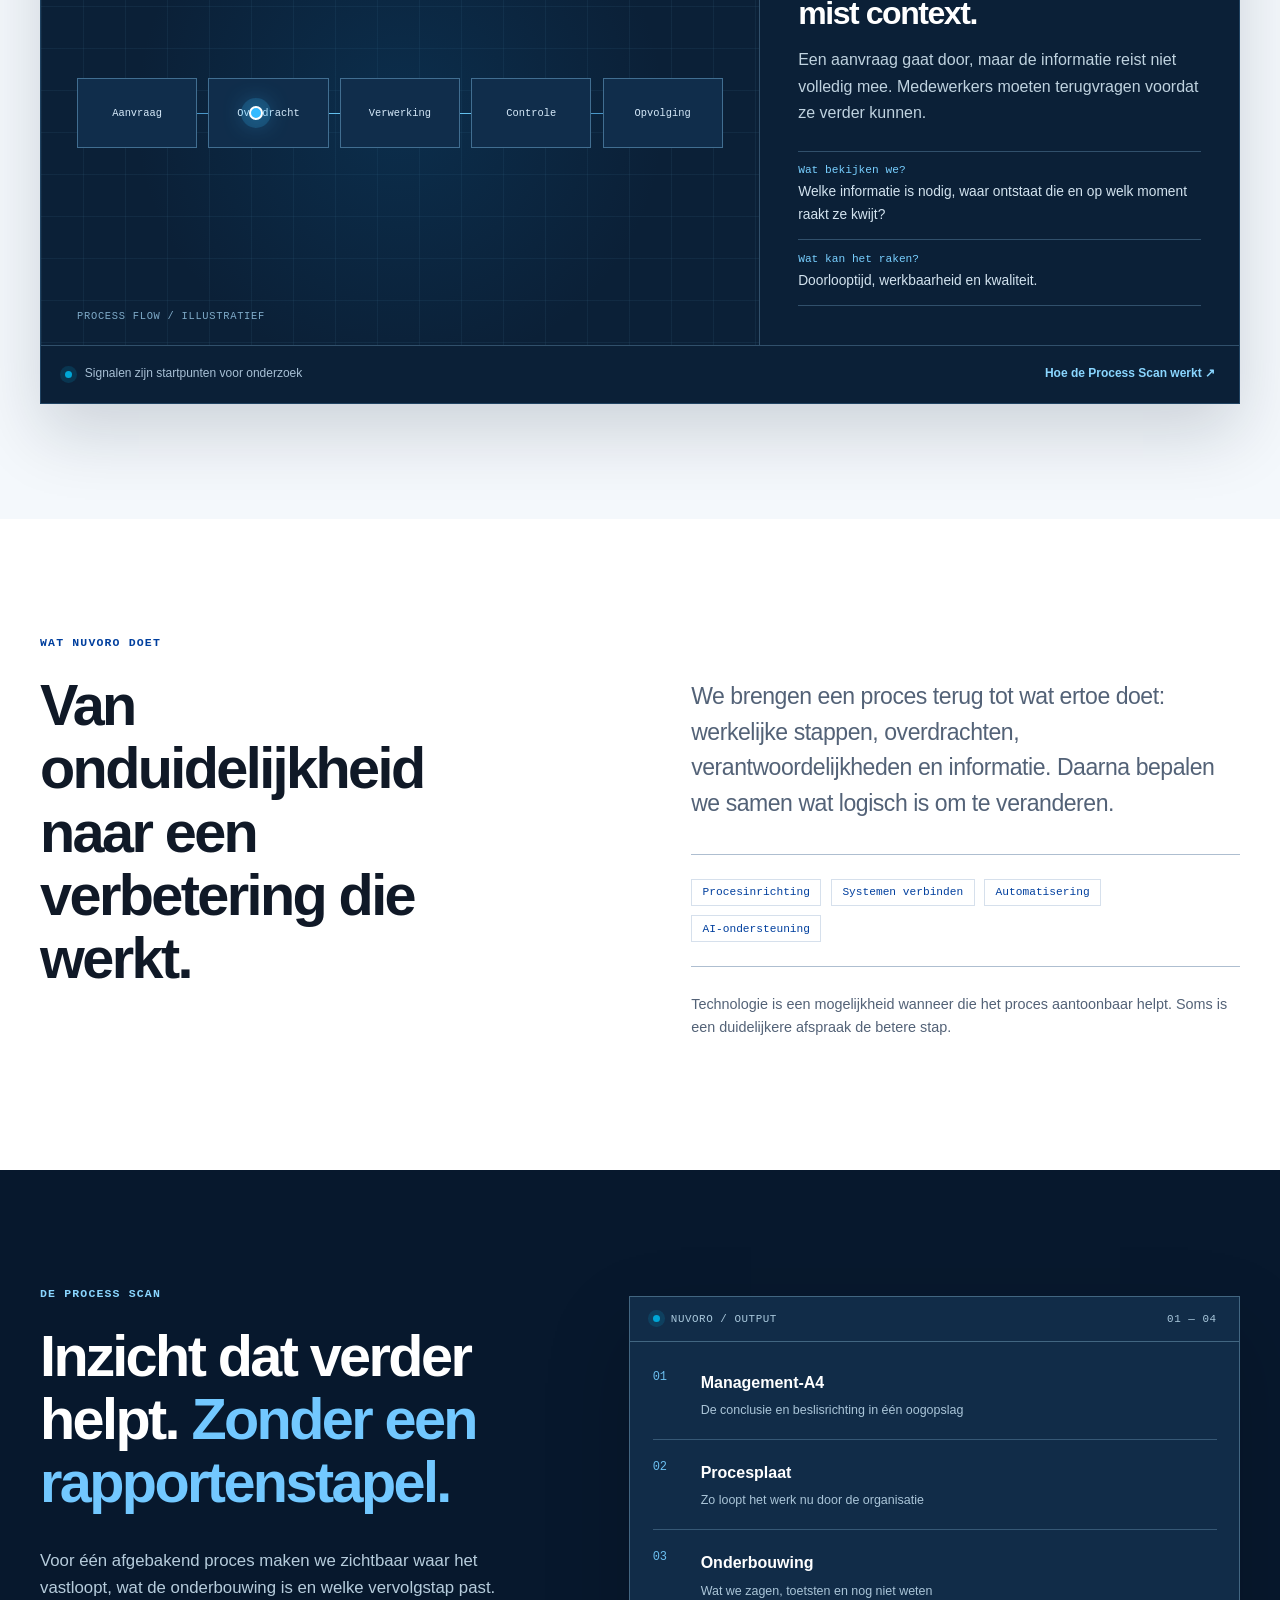
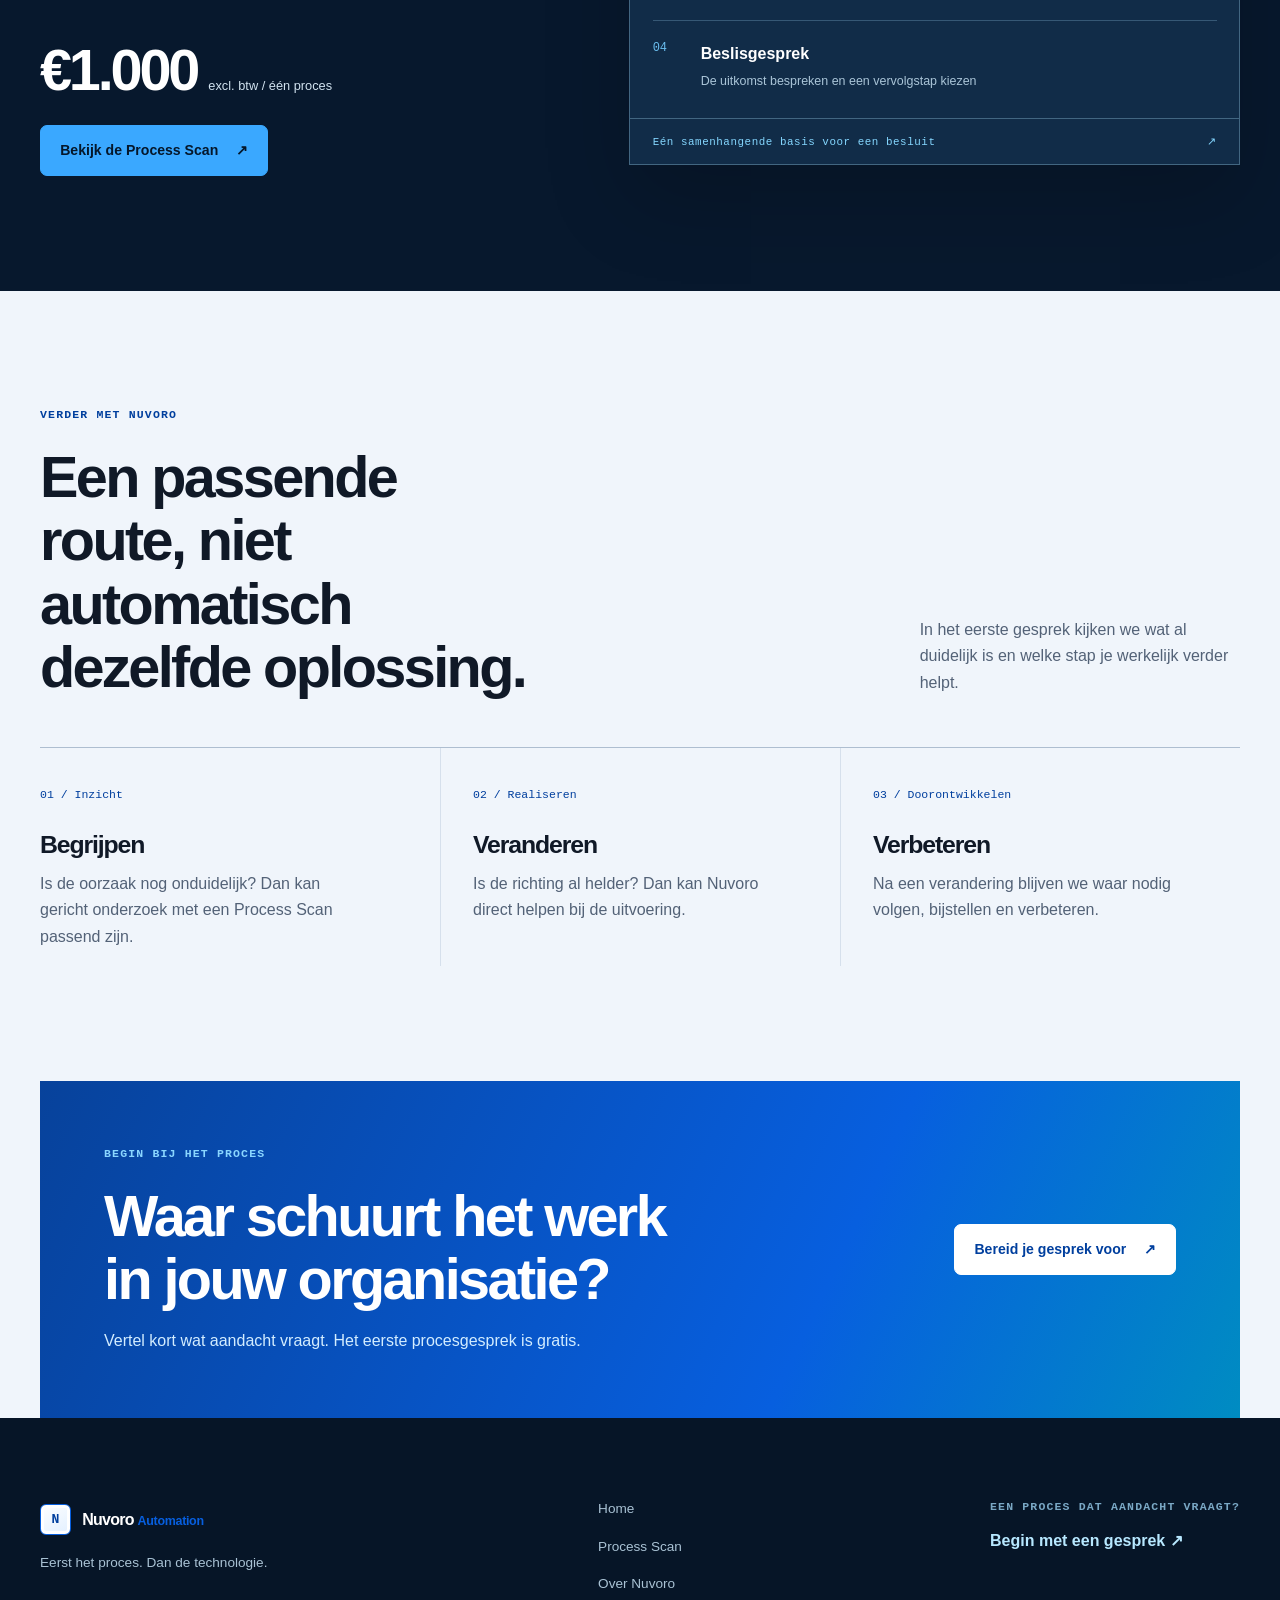
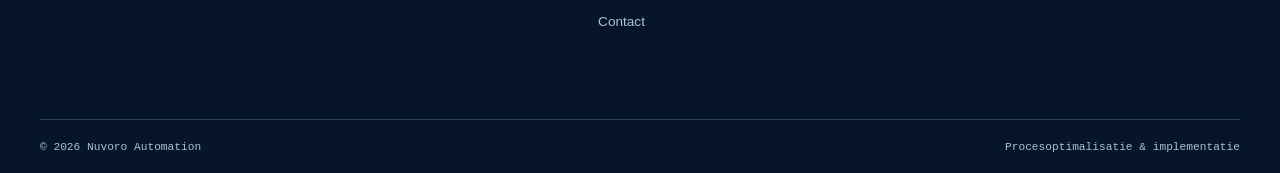
==== commit 38a39298: "Herontwerp Nuvoro als klantgerichte proceswebsite" ====
--- a/index.html
+++ b/index.html
@@ -3,68 +3,50 @@
 <head>
   <meta charset="utf-8">
   <meta name="viewport" content="width=device-width, initial-scale=1">
-  <meta name="description" content="Nuvoro helpt organisaties bedrijfsprocessen begrijpen en verbeteren. Technologie volgt wanneer die aantoonbaar waarde toevoegt.">
-  <title>Nuvoro Automation | Bedrijfsprocesoptimalisatie</title>
-  <link rel="stylesheet" href="css/style.css?v=20260925-1">
-  <script src="js/main.js" defer></script>
+  <meta name="description" content="Nuvoro onderzoekt bedrijfsprocessen en helpt passende verbeteringen realiseren. Eerst het proces, daarna de technologie.">
+  <title>Bedrijfsprocessen met meer grip | Nuvoro Automation</title>
+  <link rel="stylesheet" href="css/style.css?v=20260925-3">
+  <script src="js/main.js?v=20260925-3" defer></script>
 </head>
 <body>
-  <a class="skip-link" href="#main-content">Direct naar inhoud</a>
-  <header class="site-header">
-    <div class="container nav-wrap">
-      <a class="brand" href="index.html" aria-label="Nuvoro Automation, home"><span class="brand-mark" aria-hidden="true">N</span><span>Nuvoro <b>Automation</b></span></a>
-      <button class="menu-toggle" type="button" aria-expanded="false" aria-controls="main-navigation">Menu</button>
-      <nav id="main-navigation" aria-label="Hoofdnavigatie"><ul class="nav-links"><li><a href="#diensten">Diensten</a></li><li><a href="#werkwijze">Werkwijze</a></li><li><a href="over-ons.html">Over Nuvoro</a></li><li><a href="contact.html">Contact</a></li><li><a class="nav-cta" href="process-scan.html">Bekijk de Process Scan <span aria-hidden="true">↗</span></a></li></ul></nav>
+<a class="skip-link" href="#main-content">Direct naar inhoud</a>
+<header class="site-header"><div class="container nav-wrap">
+  <a class="brand" href="index.html" aria-label="Nuvoro Automation, home"><span class="brand-mark" aria-hidden="true">N</span><span class="brand-name">Nuvoro <small>Automation</small></span></a>
+  <button class="menu-toggle" type="button" aria-expanded="false" aria-controls="main-navigation">Menu <span aria-hidden="true">☰</span></button>
+  <nav id="main-navigation" aria-label="Hoofdnavigatie"><ul class="nav-links"><li><a href="index.html#diensten" aria-current="page">Wat we doen</a></li><li><a href="process-scan.html">Process Scan</a></li><li><a href="index.html#werkwijze">Aanpak</a></li><li><a href="over-ons.html">Over Nuvoro</a></li><li><a href="contact.html">Contact</a></li><li><a class="nav-cta" href="process-scan.html#gesprek">Plan een gesprek <span aria-hidden="true">↗</span></a></li></ul></nav>
+</div></header>
+<main id="main-content">
+<section class="hero hero--home" aria-labelledby="hero-title"><div class="hero-grid" aria-hidden="true"></div><div class="container hero-layout">
+  <div class="hero-copy"><p class="eyebrow eyebrow--light"><span class="signal" aria-hidden="true"></span> Procesoptimalisatie & implementatie</p>
+    <h1 id="hero-title">Zie wat je proces <em>écht tegenhoudt.</em></h1>
+    <p class="lead">Werk loopt zelden vast op één knop. Nuvoro onderzoekt hoe mensen, informatie en systemen samenwerken, en helpt daarna de juiste verandering realiseren.</p>
+    <div class="button-group"><a class="button button--bright" href="process-scan.html#gesprek">Bespreek jouw proces <span aria-hidden="true">↗</span></a><a class="button button--ghost" href="process-scan.html">Ontdek de Process Scan</a></div>
+    <div class="hero-footer"><span>01 / BEGRIJPEN</span><span>02 / KIEZEN</span><span>03 / VERBETEREN</span></div>
+  </div>
+  <div class="hero-orbit" aria-hidden="true"><div class="hero-orbit__ring"></div><div class="hero-orbit__core"><span>PROCES</span><strong>in beeld</strong></div><span class="hero-orbit__point hero-orbit__point--one">MENSEN</span><span class="hero-orbit__point hero-orbit__point--two">INFORMATIE</span><span class="hero-orbit__point hero-orbit__point--three">SYSTEMEN</span><span class="hero-orbit__coordinate">N / 52° 05′</span></div>
+</div></section>
+<section class="intro-line" aria-label="Onze werkwijze in één zin"><div class="container"><span class="micro-label">NUVORO / PERSPECTIEF</span><p>Niet meteen een nieuwe tool. <strong>Eerst zien waar het werk werkelijk schuurt.</strong></p><a href="#procesverkenner">Verken een proces <span aria-hidden="true">↓</span></a></div></section>
+<section id="procesverkenner" class="section lens-section" aria-labelledby="lens-title"><div class="container">
+  <div class="section-heading"><div><p class="eyebrow">Interactieve procesverkenner</p><h2 id="lens-title">Eén proces. Verschillende plekken waar werk kan vastlopen.</h2></div><p>Bekijk drie herkenbare signalen. Dit is een illustratie van onze manier van kijken, geen diagnose van jouw organisatie.</p></div>
+  <div class="process-lens" data-process-lens><div class="process-lens__rail" role="tablist" aria-label="Kies een procesfrictie">
+    <button type="button" role="tab" id="lens-tab-overdracht" aria-controls="lens-panel-overdracht" aria-selected="true" tabindex="0" data-lens="overdracht"><span>01</span> Overdracht</button>
+    <button type="button" role="tab" id="lens-tab-wachten" aria-controls="lens-panel-wachten" aria-selected="false" tabindex="-1" data-lens="wachten"><span>02</span> Wachttijd</button>
+    <button type="button" role="tab" id="lens-tab-dubbel" aria-controls="lens-panel-dubbel" aria-selected="false" tabindex="-1" data-lens="dubbel"><span>03</span> Dubbel werk</button>
+  </div><div class="process-lens__stage">
+    <div class="process-lens__visual" aria-hidden="true"><span class="process-lens__line"></span><span class="process-lens__node">Aanvraag</span><span class="process-lens__node">Overdracht</span><span class="process-lens__node">Verwerking</span><span class="process-lens__node">Controle</span><span class="process-lens__node">Opvolging</span><span class="process-lens__pulse" data-lens-pulse></span><span class="process-lens__caption">PROCESS FLOW / ILLUSTRATIEF</span></div>
+    <div class="process-lens__content">
+      <section class="lens-panel" role="tabpanel" id="lens-panel-overdracht" aria-labelledby="lens-tab-overdracht" data-lens-panel="overdracht"><span class="micro-label">Signaal 01 / Overdracht</span><h3>De volgende stap mist context.</h3><p>Een aanvraag gaat door, maar de informatie reist niet volledig mee. Medewerkers moeten terugvragen voordat ze verder kunnen.</p><dl><div><dt>Wat bekijken we?</dt><dd>Welke informatie is nodig, waar ontstaat die en op welk moment raakt ze kwijt?</dd></div><div><dt>Wat kan het raken?</dt><dd>Doorlooptijd, werkbaarheid en kwaliteit.</dd></div></dl></section>
+      <section class="lens-panel" role="tabpanel" id="lens-panel-wachten" aria-labelledby="lens-tab-wachten" data-lens-panel="wachten" hidden><span class="micro-label">Signaal 02 / Wachttijd</span><h3>Werk blijft tussen stappen liggen.</h3><p>Een beslissing of reactie laat op zich wachten. De vertraging zit mogelijk in de overdracht, capaciteit of afspraken over eigenaarschap.</p><dl><div><dt>Wat bekijken we?</dt><dd>Waar wacht het proces precies op en wie kan de volgende stap zetten?</dd></div><div><dt>Wat kan het raken?</dt><dd>Doorlooptijd, capaciteit en continuïteit.</dd></div></dl></section>
+      <section class="lens-panel" role="tabpanel" id="lens-panel-dubbel" aria-labelledby="lens-tab-dubbel" data-lens-panel="dubbel" hidden><span class="micro-label">Signaal 03 / Dubbel werk</span><h3>Dezelfde informatie wordt opnieuw verwerkt.</h3><p>Gegevens worden overgenomen of controles worden herhaald. Eerst moet duidelijk zijn waarom die handeling bestaat.</p><dl><div><dt>Wat bekijken we?</dt><dd>Welke stap voegt waarde toe, welke herhaalt werk en welke controle is echt nodig?</dd></div><div><dt>Wat kan het raken?</dt><dd>Capaciteit, kwaliteit en werkbaarheid.</dd></div></dl></section>
     </div>
-  </header>
-
-  <main id="main-content">
-    <section class="hero" aria-labelledby="hero-title">
-      <div class="hero-grid" aria-hidden="true"></div>
-      <div class="container hero-content">
-        <div class="hero-copy" data-reveal>
-          <p class="eyebrow"><span class="signal" aria-hidden="true"></span> Bedrijfsprocesoptimalisatie</p>
-          <h1 id="hero-title"><span class="hero-line hero-line-primary">Slimmere processen.</span><span class="hero-line hero-line-accent">Meer grip op het werk.</span></h1>
-          <p class="lead">Nuvoro helpt organisaties bedrijfsprocessen begrijpen en verbeteren. We maken zichtbaar waar tijd, kwaliteit, capaciteit of beheersbaarheid verloren gaat en bepalen daarna welke procesaanpassingen en technologie daadwerkelijk waarde toevoegen.</p>
-          <div class="button-group"><a class="button" href="process-scan.html">Bekijk de Process Scan <span aria-hidden="true">↗</span></a><a class="button button-secondary" href="#werkwijze">Bekijk onze werkwijze <span aria-hidden="true">↓</span></a></div>
-          <p class="hero-principle"><span>01 / UITGANGSPUNT</span>Eerst begrijpen hoe het proces werkelijk werkt. Daarna kiezen wat past.</p>
-        </div>
-
-        <section class="living-process" data-living-process data-reveal aria-labelledby="living-process-title">
-          <div class="interface-bar"><div><span class="status-dot"></span><span id="living-process-title">Voorbeeld van procesverbetering</span></div><span class="interface-id">FLOW / 01</span></div>
-          <div class="process-context"><p>Een aanvraag moet door meerdere stappen, medewerkers en systemen worden verwerkt.</p><span>Dit is één voorbeeld; ieder proces vraagt om een eigen analyse.</span></div>
-          <div class="process-toggle" role="group" aria-label="Vergelijk hetzelfde proces voor en na verbetering"><button type="button" data-process-state="current" aria-pressed="true">Huidig proces</button><button type="button" data-process-state="improved" aria-pressed="false">Slimmer ingericht</button></div>
-          <div class="process-state" data-state-panel="current">
-            <div class="state-header"><span class="status-badge status-manual">5 stappen</span><span>HUIDIG PROCES</span></div>
-            <ol class="hero-flow" aria-label="Huidig proces"><li data-node="input"><span class="flow-icon">↙</span><div><strong>Aanvraag komt binnen</strong><small>INPUT</small></div></li><li data-node="human"><span class="flow-icon">⌕</span><div><strong>Informatie wordt handmatig opgezocht</strong><small>SEARCH</small></div></li><li data-node="human"><span class="flow-icon">+</span><div><strong>Gegevens worden overgezet</strong><small>TRANSFER</small></div></li><li data-node="human"><span class="flow-icon">✓</span><div><strong>Medewerker voert controle uit</strong><small>HUMAN REVIEW</small></div></li><li data-node="system"><span class="flow-icon">⇄</span><div><strong>Systeem en opvolging worden bijgewerkt</strong><small>SYSTEM</small></div></li></ol>
-          </div>
-          <div class="process-state" data-state-panel="improved" hidden>
-            <div class="state-header"><span class="status-badge status-connected">Gerichte verbetering</span><span>SLIMMER INGERICHT</span></div>
-            <ol class="hero-flow" aria-label="Slimmer ingericht proces"><li data-node="input"><span class="flow-icon">↙</span><div><strong>Aanvraag komt binnen</strong><small>INPUT</small></div></li><li data-node="system"><span class="flow-icon">⇄</span><div><strong>Informatie wordt centraal beschikbaar</strong><small>INTEGRATION</small></div></li><li data-node="review"><span class="flow-icon">✓</span><div><strong>Relevante controle of interpretatie vindt plaats</strong><small>REVIEW</small></div></li><li data-node="human"><span class="flow-icon">!</span><div><strong>Medewerker behandelt uitzonderingen</strong><small>HUMAN REVIEW</small></div></li><li data-node="system"><span class="flow-icon">→</span><div><strong>Systemen en opvolging worden bijgewerkt</strong><small>WORKFLOW</small></div></li></ol>
-          </div>
-          <p class="process-positioning">Welke verbetering passend is, verschilt per proces. Niet iedere situatie vraagt om automation of AI.</p>
-        </section>
-      </div>
-    </section>
-
-<section class="section process-friction" aria-labelledby="friction-title"><div class="container"><div class="section-heading"><div><p class="eyebrow">Dagelijkse operatie</p><h2 id="friction-title">Herken je dit in de dagelijkse operatie?</h2></div><p class="section-intro">Een signaal is nog geen vastgesteld knelpunt. Volg de keten en bekijk waar werk kan vastlopen.</p></div><ol class="process-friction__chain">
-<li><span>01 / Aanvraag</span><details><summary>Verspreide informatie</summary><p><b>Wat gebeurt er?</b> Informatie staat in e-mail, bestanden en systemen.</p><p><b>Waarom lastig?</b> De volgende stap mist een compleet beeld.</p><p><b>Mogelijke impact</b> Werkbaarheid en doorlooptijd.</p></details></li>
-<li><span>02 / Overdracht</span><details><summary>Ontbrekende gegevens</summary><p><b>Wat gebeurt er?</b> Bij overdracht ontbreekt context.</p><p><b>Waarom lastig?</b> Medewerkers moeten terugvragen of wachten.</p><p><b>Mogelijke impact</b> Doorlooptijd en capaciteit.</p></details></li>
-<li><span>03 / Verwerking</span><details><summary>Dubbele invoer</summary><p><b>Wat gebeurt er?</b> Gegevens worden opnieuw ingevoerd.</p><p><b>Waarom lastig?</b> Dit kost aandacht en vergroot de kans op verschillen.</p><p><b>Mogelijke impact</b> Capaciteit en kwaliteit.</p></details></li>
-<li><span>04 / Controle</span><details><summary>Handmatige controle</summary><p><b>Wat gebeurt er?</b> Een medewerker controleert telkens dezelfde gegevens.</p><p><b>Waarom lastig?</b> Routine en uitzonderingen vragen tegelijk aandacht.</p><p><b>Mogelijke impact</b> Kwaliteit en werkbaarheid.</p></details></li>
-<li><span>05 / Opvolging</span><details><summary>Laat herstelwerk</summary><p><b>Wat gebeurt er?</b> Een fout wordt pas later zichtbaar.</p><p><b>Waarom lastig?</b> Werk moet terug door de keten.</p><p><b>Mogelijke impact</b> Doorlooptijd en continuïteit.</p></details></li></ol><p class="process-friction__conclusion">De Process Scan maakt zichtbaar waar dit in jouw proces gebeurt, waarom het gebeurt en wat logisch is om als eerste te veranderen.</p></div></section>
-
-    <section id="diensten" class="section section-muted" aria-labelledby="diensten-title">
-      <div class="container">
-        <div class="section-heading" data-reveal><div><p class="eyebrow">Wat we doen</p><h2 id="diensten-title">Procesoptimalisatie als kern.<br>De juiste aanpak per situatie.</h2></div><p class="section-intro">We brengen processen, overdrachten, verantwoordelijkheden, informatie en systemen in kaart. Daarna bepalen we wat er beter kan.</p></div>
-        <div class="capability-system" data-reveal aria-label="Aanleiding, analyse en mogelijke verbeteringen"><div class="capability-source"><span class="micro-label">START</span><strong>Aanleiding</strong><p>Een vraag of knelpunt in werk, informatie, overdracht of systeem.</p></div><div class="capability-connector" aria-hidden="true"></div><div class="capability-core"><span class="status-badge status-connected">Kerngebied</span><h3>Procesoptimalisatie</h3><p>We onderzoeken wat eenvoudiger, duidelijker, minder foutgevoelig of beter schaalbaar kan.</p></div><div class="capability-connector capability-connector-out" aria-hidden="true"></div><div class="capability-branches"><p class="micro-label">MOGELIJKE VERBETERINGEN</p><ul><li>Proces verbeteren</li><li>Systemen verbinden</li><li>Automatisering</li><li>AI-ondersteuning</li><li>Beheer en doorontwikkeling</li></ul></div></div>
-        <p class="capability-note">Per situatie is slechts een deel hiervan nodig. Technologie is nooit het vertrekpunt, maar kan wel een passende stap zijn.</p>
-      </div>
-    </section>
-
-<section class="section section-muted" aria-labelledby="preview-title"><div class="container"><div class="section-heading"><div><p class="eyebrow">Een blik op de uitkomst</p><h2 id="preview-title">Compact genoeg om te beslissen. Onderbouwd genoeg om te vertrouwen.</h2></div><p class="section-intro">Een voorbeeld van de logica achter de Management-A4. Echte bevindingen ontstaan pas na onderzoek.</p></div><div class="scan-preview" aria-label="Fictief voorbeeld van een Process Scan"><div class="scan-preview__top"><strong>NUVORO / PROCESS SCAN</strong><span>FICTIEF VOORBEELD</span></div><div class="scan-preview__summary"><span class="micro-label">Managementconclusie / illustratief</span><p>In dit denkbeeldige aanvraagproces leidt ontbrekende informatie bij overdracht tot terugvragen en later herstelwerk. Onderzoek eerst de overdracht voordat een technische oplossing wordt gekozen.</p></div><div class="scan-preview__indicators"><div><span>Procesimpact</span><strong>Doorlooptijd en werkbaarheid</strong></div><div><span>Bewijskracht</span><strong>In dit voorbeeld: case + gesprek</strong></div><div><span>Belangrijkste frictie</span><strong>Overdracht</strong></div></div><ol class="scan-preview__flow" aria-label="Voorbeeld van huidige processtappen"><li>Aanvraag</li><li class="is-friction">Overdracht <small>Signaal 01</small></li><li>Verwerking</li><li class="is-friction">Controle <small>Signaal 02</small></li><li>Opvolging</li></ol><div class="scan-preview__finding"><span class="micro-label">Voorbeeldbevinding / 01</span><dl><div><dt>Knelpunt</dt><dd>Informatie ontbreekt bij overdracht.</dd></div><div><dt>Bewijs</dt><dd>In dit fictieve voorbeeld: één case en gesprekken.</dd></div><div><dt>Impact</dt><dd>Terugvragen vertraagt verwerking; omvang nog te toetsen.</dd></div><div><dt>Oorzaak</dt><dd>Overdrachtsafspraken mogelijk onduidelijk; te valideren.</dd></div><div><dt>Probleemprioriteit</dt><dd>Voorlopig; afhankelijk van bewijs en impact.</dd></div></dl></div><div class="scan-preview__direction"><span>Gewenste verandering</span><b>→</b><span>Adviesrichting</span><b>→</b><span>Implementatierichting</span></div><p class="scan-preview__note">Aanpakprioriteit wordt apart bepaald op uitvoerbaarheid en afhankelijkheden. Fictief voorbeeld — geen voorspelling of garantie.</p></div></div></section><section class="section scan-overview" aria-labelledby="scan-overview-title"><div class="container scan-overview__layout"><div><p class="eyebrow">Process Scan</p><h2 id="scan-overview-title">Eén proces. Een onderbouwde beslisrichting.</h2><p>Voor €1.000 excl. btw onderzoeken we één afgebakend end-to-end proces. Je ontvangt een Management-A4, current-state procesplaat, compacte onderbouwing en eindpresentatie.</p><a class="text-link" href="process-scan.html">Bekijk de Process Scan ↗</a></div><div class="scan-overview__price"><span class="micro-label">Vaste investering</span><strong>€1.000</strong><span>excl. btw / één proces</span></div></div></section><section id="werkwijze" class="section section-muted" aria-labelledby="aanpak-title"><div class="container"><div class="section-heading"><div><p class="eyebrow">Breder Nuvoro-traject</p><h2 id="aanpak-title">Inzicht → realiseren → continu verbeteren</h2></div><p class="section-intro">Na het gesprek kiezen we een passende route. Een Scan helpt wanneer de situatie of oorzaak nog onderzoek vraagt; directe implementatie kan passen als de richting al helder is.</p></div><ol class="process-steps process-steps--three"><li class="step"><span class="step-number">01</span><h3>Inzicht</h3><p>Proces begrijpen, signalen onderzoeken en een onderbouwde richting bepalen.</p></li><li class="step"><span class="step-number">02</span><h3>Realiseren</h3><p>Een passende verandering uitvoeren in proces, verantwoordelijkheden of technologie.</p></li><li class="step"><span class="step-number">03</span><h3>Continu verbeteren</h3><p>Volgen wat werkt en bijstellen wanneer de organisatie verandert.</p></li></ol></div></section><section class="section scan-cta" aria-labelledby="scan-cta-title"><div class="container"><div class="scan-cta-inner" data-reveal><div><p class="eyebrow">Process Scan</p><h2 id="scan-cta-title">Welk proces binnen jouw organisatie kan beter?</h2><p>Vertel kort welk proces aandacht vraagt. In een gratis gesprek bepalen we of onderzoek, directe implementatie of geen opdracht de juiste vervolgstap is.</p></div><a class="button button-light" href="process-scan.html">Bekijk de Process Scan <span aria-hidden="true">↗</span></a></div></div></section>
-  </main>
-
-  <footer class="site-footer"><div class="container"><div class="footer-grid"><div><a class="brand" href="index.html"><span class="brand-mark" aria-hidden="true">N</span><span>Nuvoro <b>Automation</b></span></a><p class="footer-tagline">Eerst het proces. Dan de technologie.</p></div><nav class="footer-nav" aria-label="Footer-navigatie"><a href="index.html">Home</a><a href="over-ons.html">Over Nuvoro</a><a href="process-scan.html">Process Scan</a><a href="contact.html">Contact</a></nav></div><p class="copyright">© <span data-current-year>2026</span> Nuvoro Automation</p></div></footer>
-</body>
-</html>
+  </div><div class="process-lens__foot"><span><i aria-hidden="true"></i> Signalen zijn startpunten voor onderzoek</span><a href="process-scan.html">Hoe de Process Scan werkt ↗</a></div></div>
+</div></section>
+<section id="diensten" class="section statement-section" aria-labelledby="diensten-title"><div class="container statement-layout"><div><p class="eyebrow">Wat Nuvoro doet</p><h2 id="diensten-title">Van onduidelijkheid naar een verbetering die werkt.</h2></div><div class="statement-content"><p>We brengen een proces terug tot wat ertoe doet: werkelijke stappen, overdrachten, verantwoordelijkheden en informatie. Daarna bepalen we samen wat logisch is om te veranderen.</p><div class="capability-line"><span>Procesinrichting</span><span>Systemen verbinden</span><span>Automatisering</span><span>AI-ondersteuning</span></div><p class="small-note">Technologie is een mogelijkheid wanneer die het proces aantoonbaar helpt. Soms is een duidelijkere afspraak de betere stap.</p></div></div></section>
+<section class="section product-feature" aria-labelledby="feature-title"><div class="container product-feature__layout"><div><p class="eyebrow eyebrow--light">De Process Scan</p><h2 id="feature-title">Inzicht dat verder helpt. <em>Zonder een rapportenstapel.</em></h2><p>Voor één afgebakend proces maken we zichtbaar waar het vastloopt, wat de onderbouwing is en welke vervolgstap past.</p><div class="product-feature__price"><strong>€1.000</strong><span>excl. btw / één proces</span></div><a class="button button--bright" href="process-scan.html">Bekijk de Process Scan <span aria-hidden="true">↗</span></a></div>
+  <div class="deliverable-interface" aria-label="Vier onderdelen van de Process Scan"><div class="deliverable-interface__bar"><span><i aria-hidden="true"></i> NUVORO / OUTPUT</span><span>01 — 04</span></div><ol><li><span>01</span><div><strong>Management-A4</strong><small>De conclusie en beslisrichting in één oogopslag</small></div></li><li><span>02</span><div><strong>Procesplaat</strong><small>Zo loopt het werk nu door de organisatie</small></div></li><li><span>03</span><div><strong>Onderbouwing</strong><small>Wat we zagen, toetsten en nog niet weten</small></div></li><li><span>04</span><div><strong>Beslisgesprek</strong><small>De uitkomst bespreken en een vervolgstap kiezen</small></div></li></ol><div class="deliverable-interface__end">Eén samenhangende basis voor een besluit <span aria-hidden="true">↗</span></div></div>
+</div></section>
+<section id="werkwijze" class="section route-section" aria-labelledby="route-title"><div class="container"><div class="section-heading"><div><p class="eyebrow">Verder met Nuvoro</p><h2 id="route-title">Een passende route, niet automatisch dezelfde oplossing.</h2></div><p>In het eerste gesprek kijken we wat al duidelijk is en welke stap je werkelijk verder helpt.</p></div><div class="route-line"><div><span>01 / Inzicht</span><h3>Begrijpen</h3><p>Is de oorzaak nog onduidelijk? Dan kan gericht onderzoek met een Process Scan passend zijn.</p></div><div><span>02 / Realiseren</span><h3>Veranderen</h3><p>Is de richting al helder? Dan kan Nuvoro direct helpen bij de uitvoering.</p></div><div><span>03 / Doorontwikkelen</span><h3>Verbeteren</h3><p>Na een verandering blijven we waar nodig volgen, bijstellen en verbeteren.</p></div></div></div></section>
+<section class="section closing-cta" aria-labelledby="closing-title"><div class="container closing-cta__inner"><div><p class="eyebrow eyebrow--light">Begin bij het proces</p><h2 id="closing-title">Waar schuurt het werk in jouw organisatie?</h2><p>Vertel kort wat aandacht vraagt. Het eerste procesgesprek is gratis.</p></div><a class="button button--white" href="process-scan.html#gesprek">Bereid je gesprek voor <span aria-hidden="true">↗</span></a></div></section>
+</main>
+<footer class="site-footer"><div class="container footer-grid"><div><a class="brand" href="index.html"><span class="brand-mark" aria-hidden="true">N</span><span class="brand-name">Nuvoro <small>Automation</small></span></a><p>Eerst het proces. Dan de technologie.</p></div><nav aria-label="Footernavigatie"><a href="index.html">Home</a><a href="process-scan.html">Process Scan</a><a href="over-ons.html">Over Nuvoro</a><a href="contact.html">Contact</a></nav><div class="footer-action"><span class="micro-label">Een proces dat aandacht vraagt?</span><a href="process-scan.html#gesprek">Begin met een gesprek ↗</a></div></div><div class="container footer-bottom"><span>© <span data-current-year>2026</span> Nuvoro Automation</span><span>Procesoptimalisatie & implementatie</span></div></footer>
+</body></html>
--- a/css/style.css
+++ b/css/style.css
@@ -1,6 +1,6 @@
 :root {
   --color-background: #f8fbff;
-  --color-surface: #ffffff;
+  --color-surface: #fff;
   --color-section: #f0f5fb;
   --color-text: #101927;
   --color-muted: #536277;
@@ -12,407 +12,336 @@
   --color-accent-bright: #00a6d6;
   --color-accent-soft: #e9f2ff;
   --color-error: #a32035;
-  --color-success: #08775f;
+  --navy: #07182d;
+  --navy-mid: #102b4b;
   --font-sans: Inter, ui-sans-serif, -apple-system, BlinkMacSystemFont, "Segoe UI", sans-serif;
   --font-mono: "SFMono-Regular", Consolas, "Liberation Mono", monospace;
-  --max-width: 1160px;
-  --space-1: .5rem;
-  --space-2: 1rem;
-  --space-3: 1.5rem;
-  --space-4: 2rem;
-  --space-5: 3rem;
-  --space-6: 4.5rem;
-  --space-7: 6.5rem;
-  --radius-small: .625rem;
-  --radius: 1rem;
-  --shadow-soft: 0 24px 70px rgba(30, 65, 105, .09);
-  --shadow-focus: 0 0 0 4px rgba(7, 95, 223, .16);
-  --transition: 240ms cubic-bezier(.22, 1, .36, 1);
-}
-
+  --max-width: 1200px;
+}
 *, *::before, *::after { box-sizing: border-box; }
-[hidden] { display: none; }
-html { scroll-behavior: smooth; }
-body { margin: 0; background: var(--color-background); color: var(--color-text); font: 400 1rem/1.7 var(--font-sans); -webkit-font-smoothing: antialiased; }
+html { scroll-behavior: smooth; scroll-padding-top: 6rem; }
+body { margin: 0; background: var(--color-background); color: var(--color-text); font: 400 1rem/1.65 var(--font-sans); -webkit-font-smoothing: antialiased; }
+button, input, textarea { font: inherit; }
+a { color: inherit; }
+button { cursor: pointer; }
 img, svg { max-width: 100%; }
-button, input, textarea { font: inherit; }
-button, a { -webkit-tap-highlight-color: transparent; }
 h1, h2, h3, p, ol, ul, dl, dd { margin-top: 0; }
-h1, h2, h3 { margin-bottom: 0; color: var(--color-text); font-weight: 650; letter-spacing: -.045em; line-height: 1.06; }
-h1 { font-size: clamp(2.75rem, 6vw, 5rem); }
-h2 { font-size: clamp(2rem, 4vw, 3.35rem); }
-h3 { font-size: 1.25rem; }
-h1 span, h2 span { color: var(--color-accent); }
+h1, h2, h3 { margin-bottom: 0; font-weight: 630; letter-spacing: -.045em; line-height: 1.1; }
+h1 { font-size: clamp(3.25rem, 6.7vw, 6.4rem); }
+h2 { font-size: clamp(2.35rem, 4.5vw, 4.25rem); }
+h3 { font-size: clamp(1.25rem, 2vw, 1.55rem); }
+em { color: var(--color-accent); font-style: normal; }
 .container { width: min(calc(100% - 3rem), var(--max-width)); margin-inline: auto; }
-.section { padding-block: var(--space-7); }
-.section-muted { background: var(--color-section); }
-.section-heading { display: flex; align-items: end; justify-content: space-between; gap: var(--space-5); margin-bottom: var(--space-5); }
-.section-heading .section-intro { max-width: 28rem; }
-.section-intro { max-width: 64ch; color: var(--color-muted); }
-.lead { max-width: 62ch; color: var(--color-muted); font-size: 1.1rem; line-height: 1.75; }
-.eyebrow { display: flex; align-items: center; gap: .625rem; margin-bottom: var(--space-3); color: var(--color-accent-dark); font-size: .8125rem; font-weight: 700; letter-spacing: .09em; text-transform: uppercase; }
-.micro-label, .interface-id, .step-kicker { font-family: var(--font-mono); font-size: .75rem; letter-spacing: .055em; text-transform: uppercase; }
-.signal, .status-dot { width: 7px; height: 7px; flex: 0 0 auto; border-radius: 50%; background: var(--color-accent-bright); box-shadow: 0 0 0 5px rgba(0, 166, 214, .12); }
-.skip-link { position: fixed; left: 1rem; top: 1rem; z-index: 100; padding: .75rem 1rem; border-radius: var(--radius-small); background: var(--color-text); color: #fff; transform: translateY(-150%); }
+.section { padding-block: clamp(5rem, 9vw, 9rem); }
+.eyebrow, .micro-label { font: 650 .72rem/1.5 var(--font-mono); letter-spacing: .1em; text-transform: uppercase; }
+.eyebrow { display: flex; align-items: center; gap: .75rem; margin-bottom: 1.4rem; color: var(--color-accent-dark); }
+.eyebrow--light { color: #8ad6ff; }
+.signal, .deliverable-interface__bar i, .process-lens__foot i, .intake-form__head i { display: inline-block; width: 7px; height: 7px; flex: 0 0 auto; border-radius: 50%; background: var(--color-accent-bright); box-shadow: 0 0 0 5px rgba(0,166,214,.16); }
+.lead { max-width: 61ch; font-size: clamp(1.05rem, 1.4vw, 1.2rem); line-height: 1.7; }
+.small-note { color: var(--color-faint); font-size: .9rem; }
+:focus-visible { outline: 2px solid var(--color-accent-bright); outline-offset: 4px; }
+.skip-link { position: fixed; left: 1rem; top: 1rem; z-index: 100; padding: .75rem 1rem; background: #fff; color: var(--navy); transform: translateY(-160%); }
 .skip-link:focus { transform: none; }
-:focus-visible { outline: 2px solid var(--color-accent); outline-offset: 3px; }
-
-/* Header and actions */
-.site-header { position: sticky; top: 0; z-index: 30; border-bottom: 1px solid rgba(174, 190, 208, .65); background: rgba(248, 251, 255, .92); backdrop-filter: blur(16px); }
-.nav-wrap { min-height: 5rem; display: flex; align-items: center; justify-content: space-between; gap: 1rem; }
-.brand { display: inline-flex; align-items: center; gap: .7rem; min-height: 44px; color: var(--color-text); font-size: 1rem; font-weight: 700; letter-spacing: -.035em; text-decoration: none; white-space: nowrap; }
-.brand b { color: var(--color-accent); font-weight: 550; }
-.brand-mark { display: grid; place-items: center; width: 30px; height: 30px; border: 1px solid var(--color-accent); border-radius: 8px; background: linear-gradient(145deg, var(--color-surface), var(--color-accent-soft)); color: var(--color-accent); font: 700 .8125rem var(--font-mono); box-shadow: inset 0 0 0 3px var(--color-surface); }
-.nav-links { display: flex; align-items: center; gap: .25rem; margin: 0; padding: 0; list-style: none; }
-.nav-links a { display: flex; align-items: center; justify-content: center; min-height: 44px; padding: .625rem .8rem; border-radius: var(--radius-small); color: var(--color-muted); font-size: .875rem; font-weight: 650; text-decoration: none; transition: color var(--transition), background var(--transition), border-color var(--transition); }
-.nav-links a:hover, .nav-links a[aria-current="page"] { background: var(--color-accent-soft); color: var(--color-accent-dark); }
-.nav-links .nav-contact { margin-left: .5rem; border: 1px solid var(--color-border-strong); color: var(--color-accent-dark); }
-.menu-toggle { display: none; min-width: 64px; min-height: 44px; padding: .5rem .75rem; border: 1px solid var(--color-border); border-radius: var(--radius-small); background: var(--color-surface); color: var(--color-text); font-size: .875rem; cursor: pointer; }
+
+/* Navigation */
+.site-header { position: sticky; top: 0; z-index: 30; border-bottom: 1px solid rgba(174,190,208,.6); background: rgba(248,251,255,.97); backdrop-filter: blur(12px); }
+.nav-wrap { display: flex; align-items: center; justify-content: space-between; gap: 1rem; min-height: 5rem; }
+.brand { display: inline-flex; align-items: center; gap: .7rem; flex: 0 0 auto; min-height: 44px; text-decoration: none; }
+.brand-mark { display: grid; place-items: center; width: 31px; height: 31px; border: 1px solid var(--color-accent); border-radius: 6px; background: linear-gradient(145deg,#fff,#e1efff); color: var(--color-accent-dark); font: 700 .82rem var(--font-mono); box-shadow: inset 0 0 0 3px #fff; }
+.brand-name { color: var(--navy); font-size: 1rem; font-weight: 750; letter-spacing: -.045em; white-space: nowrap; }
+.brand-name small { color: var(--color-accent); font-size: .78rem; font-weight: 550; letter-spacing: -.025em; }
+.nav-links { display: flex; align-items: center; gap: .15rem; margin: 0; padding: 0; list-style: none; }
+.nav-links a { display: inline-flex; align-items: center; justify-content: center; gap: .75rem; min-height: 44px; padding: .6rem .82rem; border-radius: 6px; color: var(--color-muted); font-size: .82rem; font-weight: 680; text-decoration: none; transition: color .2s ease, background .2s ease; }
+.nav-links a:hover, .nav-links a[aria-current="page"] { color: var(--color-accent-dark); background: var(--color-accent-soft); }
+.nav-links .nav-cta { margin-left: .6rem; padding-inline: 1rem; background: var(--color-accent); color: #fff; }
+.nav-links .nav-cta:hover { background: var(--color-accent-dark); color: #fff; }
+.menu-toggle { display: none; min-height: 44px; padding: .5rem .75rem; border: 1px solid var(--color-border-strong); border-radius: 6px; background: #fff; color: var(--navy); font-size: .85rem; font-weight: 700; }
+.menu-toggle span { margin-left: .5rem; }
 .button-group { display: flex; flex-wrap: wrap; gap: .75rem; }
-.button { display: inline-flex; align-items: center; justify-content: center; gap: 1rem; min-height: 48px; padding: .75rem 1.05rem; border: 1px solid var(--color-accent); border-radius: var(--radius-small); background: var(--color-accent); color: #fff; font-size: .875rem; font-weight: 700; text-align: center; text-decoration: none; transition: transform var(--transition), background var(--transition), border-color var(--transition), box-shadow var(--transition); cursor: pointer; }
-.button:hover { transform: translateY(-2px); background: var(--color-accent-dark); border-color: var(--color-accent-dark); box-shadow: 0 12px 24px rgba(7, 95, 223, .16); }
-.button-secondary { background: transparent; color: var(--color-accent-dark); border-color: var(--color-border-strong); }
-.button-secondary:hover { background: var(--color-accent-soft); border-color: var(--color-accent); box-shadow: none; }
-.button-light { border-color: #fff; background: #fff; color: var(--color-accent-dark); }
-.button-light:hover { background: var(--color-accent-soft); border-color: var(--color-accent-soft); color: var(--color-accent-dark); }
-.button:disabled { transform: none; background: var(--color-section); border-color: var(--color-border); color: var(--color-faint); box-shadow: none; cursor: not-allowed; }
-
-/* Hero and Living Process */
-.hero, .about-hero { position: relative; isolation: isolate; overflow: hidden; }
-.hero { padding-block: var(--space-6) var(--space-7); }
-.hero-grid { position: absolute; inset: 0; z-index: -1; opacity: .45; background-image: linear-gradient(rgba(94, 127, 166, .08) 1px, transparent 1px), linear-gradient(90deg, rgba(94, 127, 166, .08) 1px, transparent 1px); background-size: 48px 48px; mask-image: linear-gradient(to bottom, #000, transparent 86%); }
-.hero-content { display: grid; grid-template-columns: minmax(0, 1.18fr) minmax(28rem, .82fr); gap: clamp(2rem, 3.5vw, 3rem); align-items: start; }
+.button { display: inline-flex; align-items: center; justify-content: center; gap: 1.1rem; min-height: 50px; padding: .8rem 1.2rem; border: 1px solid var(--color-accent); border-radius: 7px; background: var(--color-accent); color: #fff; font-size: .88rem; font-weight: 720; text-align: center; text-decoration: none; transition: transform .2s ease, background .2s ease, border-color .2s ease; }
+.button:hover { transform: translateY(-2px); background: var(--color-accent-dark); border-color: var(--color-accent-dark); }
+.button--bright { background: #3aa8ff; border-color: #3aa8ff; color: #05172a; }
+.button--bright:hover { background: #8bd2ff; border-color: #8bd2ff; }
+.button--ghost { border-color: #597792; background: transparent; color: #e5f3ff; }
+.button--ghost:hover { background: rgba(255,255,255,.1); border-color: #9fdcff; }
+.button--white { background: #fff; border-color: #fff; color: var(--color-accent-dark); }
+.button--white:hover { background: #eaf5ff; border-color: #eaf5ff; }
+.button:disabled { opacity: .55; transform: none; cursor: wait; }
+.text-link { display: inline-flex; align-items: center; min-height: 44px; color: var(--color-accent-dark); font-size: .9rem; font-weight: 720; text-underline-offset: 5px; }
+
+/* Heroes */
+.hero { position: relative; isolation: isolate; overflow: hidden; background: var(--navy); color: #f5faff; }
+.hero::after { position: absolute; z-index: -1; top: -24rem; right: -18rem; width: 65rem; height: 65rem; border-radius: 50%; background: radial-gradient(circle,rgba(0,166,214,.18),rgba(7,95,223,.08) 38%,transparent 68%); content: ""; }
+.hero-grid { position: absolute; z-index: -1; inset: 0; opacity: .38; background-image: linear-gradient(rgba(130,186,227,.12) 1px, transparent 1px),linear-gradient(90deg,rgba(130,186,227,.12) 1px,transparent 1px); background-size: 58px 58px; mask-image: linear-gradient(90deg,transparent,#000 28%,#000 80%,transparent); }
+.hero h1, .hero h2 { color: #f5faff; }
+.hero h1 em, .product-feature h2 em { color: #72c8ff; }
+.hero .lead { color: #bad0e2; }
+.hero--home { min-height: min(750px, calc(100svh - 5rem)); }
+.hero-layout { display: grid; grid-template-columns: minmax(0,1.1fr) minmax(25rem,.9fr); gap: clamp(2rem,5vw,5rem); align-items: center; min-height: inherit; padding-block: 5.5rem 3rem; }
 .hero-copy { min-width: 0; }
-.hero h1 { font-size: clamp(3rem, 3.7vw, 3.75rem); line-height: 1.08; }
-.hero-line { display: block; white-space: nowrap; }
-.hero h1 .hero-line-primary { color: var(--color-text); }
-.hero h1 .hero-line-accent { color: var(--color-accent); }
-.hero-copy .lead { margin-block: var(--space-3) var(--space-4); }
-.hero-principle { display: grid; gap: .25rem; margin-top: var(--space-4); padding-left: 1rem; border-left: 2px solid var(--color-accent-bright); color: var(--color-muted); font-size: .875rem; }
-.hero-principle span { color: var(--color-accent-dark); font: .75rem var(--font-mono); letter-spacing: .05em; }
-.living-process { min-width: 0; margin-top: clamp(2.5rem, 3vw, 3.25rem); padding: .75rem; border: 1px solid var(--color-border-strong); border-radius: var(--radius); background: rgba(255, 255, 255, .92); box-shadow: var(--shadow-soft); }
-.interface-bar { display: flex; align-items: center; justify-content: space-between; gap: 1rem; min-height: 42px; padding: .5rem .75rem; border-bottom: 1px solid var(--color-border); color: var(--color-muted); font: 650 .75rem var(--font-mono); letter-spacing: .04em; text-transform: uppercase; }
-.interface-bar > div { display: flex; align-items: center; gap: .625rem; }
-.interface-id { color: var(--color-faint); }
-.process-context { padding: .75rem .75rem 0; }
-.process-context p { margin-bottom: .25rem; color: var(--color-text); font-size: .875rem; line-height: 1.5; }
-.process-context span { display: block; color: var(--color-muted); font-size: .75rem; line-height: 1.5; }
-.process-toggle { display: grid; grid-template-columns: 1fr 1fr; gap: .35rem; margin: .75rem; padding: .25rem; border: 1px solid var(--color-border); border-radius: .75rem; background: var(--color-section); }
-.process-toggle button { min-height: 42px; border: 0; border-radius: .5rem; background: transparent; color: var(--color-muted); font-size: .875rem; font-weight: 700; cursor: pointer; }
-.process-toggle button[aria-pressed="true"] { background: var(--color-surface); color: var(--color-accent-dark); box-shadow: 0 3px 14px rgba(30, 65, 105, .08); }
-.process-state { padding: 0 .75rem .75rem; animation: panel-in var(--transition); }
-.process-state[hidden] { display: none; }
-.state-header { display: flex; align-items: center; justify-content: space-between; gap: 1rem; margin-bottom: .75rem; color: var(--color-faint); font: .7rem var(--font-mono); letter-spacing: .04em; }
-.status-badge { display: inline-flex; align-items: center; min-height: 26px; padding: .25rem .55rem; border: 1px solid var(--color-border-strong); border-radius: 999px; background: var(--color-surface); color: var(--color-muted); font: 650 .6875rem var(--font-mono); letter-spacing: .04em; text-transform: uppercase; }
-.status-manual { border-color: #e7b2b9; background: #fff3f4; color: #8d2637; }
-.status-connected { border-color: #8ec9bd; background: #ecfaf7; color: #086a56; }
-.status-pending { border-color: #d4c388; background: #fff9e8; color: #715b0a; }
-.hero-flow { margin: 0; padding: 0; list-style: none; }
-.hero-flow li { position: relative; display: grid; grid-template-columns: 34px minmax(0, 1fr); align-items: center; gap: .75rem; min-height: 52px; padding: .5rem .65rem; border: 1px solid var(--color-border); border-radius: .65rem; background: var(--color-surface); }
-.hero-flow li + li { margin-top: .5rem; }
-.hero-flow li:not(:last-child)::after { position: absolute; left: 26px; top: calc(100% + 1px); width: 1px; height: .5rem; background: linear-gradient(var(--color-accent-bright), var(--color-accent)); content: ""; }
-.flow-icon { display: grid; place-items: center; width: 32px; height: 32px; border: 1px solid var(--color-border); border-radius: .5rem; background: var(--color-background); color: var(--color-accent-dark); font: 700 .9rem var(--font-mono); }
-.hero-flow small { display: block; color: var(--color-faint); font: .625rem var(--font-mono); letter-spacing: .055em; }
-.hero-flow strong { display: block; color: var(--color-text); font-size: .8375rem; font-weight: 680; line-height: 1.3; }
-.process-state[data-state-panel="improved"] li { border-color: #bfd5ef; background: linear-gradient(90deg, #fff, #f3f8ff); }
-.process-state[data-state-panel="improved"] li[data-node="human"] { border-color: #75c6b7; background: #f0fbf8; }
-.process-positioning { margin: .25rem .75rem .5rem; padding-top: .75rem; border-top: 1px solid var(--color-border); color: var(--color-muted); font-size: .75rem; line-height: 1.5; }
-.process-positioning p { margin-bottom: .35rem; }
-.process-positioning strong { color: var(--color-accent-dark); font-weight: 650; }
-
-/* Homepage */
-.process-steps { display: grid; grid-template-columns: repeat(4, minmax(0, 1fr)); margin: 0; padding: 0; list-style: none; }
-.approach-note { max-width: 70ch; margin: -1.5rem 0 var(--space-5); padding-left: 1rem; border-left: 2px solid var(--color-accent-bright); color: var(--color-muted); }
-.step { position: relative; min-width: 0; padding-right: var(--space-3); }
-.step:not(:last-child)::after { position: absolute; top: 22px; left: 44px; right: 0; height: 1px; background: linear-gradient(90deg, var(--color-accent), var(--color-border)); content: ""; }
-.step-number { position: relative; z-index: 1; display: grid; place-items: center; width: 44px; height: 44px; margin-bottom: var(--space-3); border: 1px solid var(--color-accent); border-radius: 50%; background: var(--color-section); color: var(--color-accent-dark); font: .8125rem var(--font-mono); }
-.step h3 { margin-bottom: .75rem; }
-.step p { font-size: .9375rem; }
-.scan-cta { padding-top: 0; }
-.scan-cta-inner { display: flex; align-items: center; justify-content: space-between; gap: var(--space-5); padding: var(--space-5); border-radius: var(--radius); background: linear-gradient(120deg, #073f9c, #075fdf 58%, #008cc2); color: #fff; box-shadow: 0 28px 70px rgba(0, 63, 158, .22); }
-.scan-cta-inner > div { max-width: 43rem; }
-.scan-cta .eyebrow, .scan-cta h2, .scan-cta p { color: #fff; }
-.scan-cta h2 { margin-bottom: var(--space-2); }
-.scan-cta p { margin-bottom: 0; opacity: .88; }
-
-/* About and contact */
-.page-intro { padding-block: var(--space-7); }
-.page-intro .lead { margin-top: var(--space-3); max-width: 45rem; }
-.section-about { padding-top: var(--space-5); }
-.about-grid { display: grid; grid-template-columns: minmax(0, 1.15fr) minmax(20rem, .85fr); gap: var(--space-7); align-items: start; }
-.prose-block + .prose-block { margin-top: var(--space-5); padding-top: var(--space-5); border-top: 1px solid var(--color-border); }
-.prose .micro-label { margin-bottom: var(--space-2); color: var(--color-accent-dark); }
-.prose h2 { font-size: clamp(1.6rem, 3vw, 2.35rem); }
-.prose p:not(.micro-label) { margin-top: var(--space-2); color: var(--color-muted); }
-.belief-panel { position: sticky; top: 7rem; padding: .75rem; border: 1px solid var(--color-border-strong); border-radius: var(--radius); background: var(--color-surface); box-shadow: var(--shadow-soft); }
-.belief-panel ol { margin: 0; padding: .5rem .75rem; list-style: none; }
-.belief-panel li { display: grid; grid-template-columns: 2rem 1fr; gap: .75rem; padding-block: 1.15rem; border-bottom: 1px solid var(--color-border); }
-.belief-panel li:last-child { border-bottom: 0; }
-.belief-panel li > span { color: var(--color-accent); font: .75rem var(--font-mono); }
-.belief-panel strong { display: block; font-size: .9375rem; }
-.belief-panel p { margin: .3rem 0 0; color: var(--color-muted); font-size: .875rem; }
-.section-contact { padding-block: var(--space-7); }
-.contact-layout { display: grid; grid-template-columns: minmax(0, .9fr) minmax(0, 1.1fr); align-items: start; gap: var(--space-6); }
-.contact-details h1 { font-size: clamp(2.75rem, 5vw, 4rem); }
-.contact-details .lead { margin-block: var(--space-3) var(--space-5); }
-.contact-route { padding: var(--space-4); border: 1px solid var(--color-border-strong); border-radius: var(--radius); background: linear-gradient(145deg, var(--color-surface), var(--color-accent-soft)); }
-.contact-route h2 { margin-block: var(--space-2); font-size: 1.6rem; }
-.contact-route p { color: var(--color-muted); }
-.form-card { min-width: 0; padding: var(--space-4); border: 1px solid var(--color-border-strong); border-radius: var(--radius); background: var(--color-surface); box-shadow: var(--shadow-soft); }
-.form-card .micro-label { margin-bottom: .5rem; color: var(--color-accent-dark); }
-.form-card h2 { font-size: 1.65rem; }
-.form-intro { margin-block: .75rem var(--space-3); font-size: .875rem; color: var(--color-muted); }
+.hero-copy h1 { max-width: 11ch; }
+.hero-copy .lead { max-width: 52ch; margin: 2rem 0 2.2rem; }
+.hero-footer { display: flex; flex-wrap: wrap; gap: .9rem 1.8rem; margin-top: 4.5rem; color: #7d9fb8; font: .68rem var(--font-mono); letter-spacing: .08em; }
+.hero-orbit { position: relative; display: grid; place-items: center; aspect-ratio: 1; max-width: 480px; width: 100%; justify-self: center; }
+.hero-orbit::before, .hero-orbit::after, .hero-orbit__ring { position: absolute; inset: 8%; border: 1px solid rgba(117,186,235,.22); border-radius: 50%; content: ""; }
+.hero-orbit::after { inset: 22%; border-color: rgba(117,186,235,.28); }
+.hero-orbit__ring { inset: 0; border-style: dashed; border-color: rgba(117,186,235,.15); }
+.hero-orbit__core { position: relative; z-index: 1; display: grid; place-content: center; width: 36%; aspect-ratio: 1; border: 1px solid #67c5ff; border-radius: 50%; background: radial-gradient(circle at 35% 30%,#174e81,#0a2542 68%); box-shadow: 0 0 0 18px rgba(0,166,214,.055),0 0 80px rgba(0,166,214,.16); text-align: center; }
+.hero-orbit__core span { color: #9adfff; font: .68rem var(--font-mono); letter-spacing: .13em; }
+.hero-orbit__core strong { color: #fff; font-size: clamp(1.2rem,2.5vw,2rem); letter-spacing: -.04em; }
+.hero-orbit__point { position: absolute; z-index: 2; padding: .4rem .6rem; border: 1px solid #3c7097; background: #0d2d4c; color: #b9e3ff; font: .62rem var(--font-mono); letter-spacing: .06em; }
+.hero-orbit__point--one { top: 15%; left: 11%; }.hero-orbit__point--two { right: -1%; top: 38%; }.hero-orbit__point--three { bottom: 14%; left: 12%; }
+.hero-orbit__coordinate { position: absolute; right: 2%; bottom: 2%; color: #6c91ae; font: .65rem var(--font-mono); }
+.intro-line { border-bottom: 1px solid var(--color-border); background: #fff; }
+.intro-line .container { display: grid; grid-template-columns: 12rem 1fr auto; align-items: center; gap: 2rem; min-height: 8rem; }
+.intro-line .micro-label { color: var(--color-accent-dark); }
+.intro-line p { margin: 0; font-size: clamp(1.1rem,1.8vw,1.5rem); letter-spacing: -.025em; }
+.intro-line strong { color: var(--color-accent-dark); font-weight: 650; }
+.intro-line a { font-size: .85rem; font-weight: 700; text-decoration: none; }
+.section-heading { display: flex; justify-content: space-between; align-items: end; gap: 3rem; margin-bottom: 3rem; }
+.section-heading h2 { max-width: 16ch; }
+.section-heading > p { max-width: 36ch; margin-bottom: .2rem; color: var(--color-muted); }
+
+/* Interactive process lens */
+.lens-section { background: #f4f8fc; }
+.process-lens { overflow: hidden; border: 1px solid #204362; background: #0b2037; color: #f5faff; box-shadow: 0 30px 65px rgba(7,24,45,.16); }
+.process-lens__rail { display: flex; gap: 0; border-bottom: 1px solid #31506b; }
+.process-lens__rail button { position: relative; flex: 1; min-height: 60px; padding: .8rem 1rem; border: 0; border-right: 1px solid #31506b; background: #112b46; color: #a8c0d5; font-size: .88rem; font-weight: 650; text-align: left; }
+.process-lens__rail button:last-child { border-right: 0; }
+.process-lens__rail button span { margin-right: .8rem; color: #7395b1; font: .7rem var(--font-mono); }
+.process-lens__rail button[aria-selected="true"] { background: #0b2037; color: #fff; }
+.process-lens__rail button[aria-selected="true"]::after { position: absolute; bottom: -1px; left: 0; right: 0; height: 3px; background: #45bfff; content: ""; }
+.process-lens__stage { display: grid; grid-template-columns: minmax(0,1.2fr) minmax(20rem,.8fr); min-height: 410px; }
+.process-lens__visual { position: relative; display: flex; align-items: center; justify-content: space-between; gap: .7rem; min-width: 0; padding: 5rem 2.25rem; border-right: 1px solid #31506b; background: radial-gradient(circle at 50% 50%,rgba(12,87,138,.25),transparent 62%),linear-gradient(rgba(112,178,224,.07) 1px,transparent 1px),linear-gradient(90deg,rgba(112,178,224,.07) 1px,transparent 1px); background-size: auto,42px 42px,42px 42px; }
+.process-lens__line { position: absolute; left: 3rem; right: 3rem; top: 50%; height: 1px; background: linear-gradient(90deg,#3373a9,#70d5ff,#3373a9); }
+.process-lens__node { position: relative; z-index: 1; display: grid; place-items: center; width: 20%; min-height: 70px; padding: .6rem .2rem; border: 1px solid #416e91; background: #102d4b; color: #d6eafa; font: .65rem var(--font-mono); text-align: center; overflow-wrap: anywhere; }
+.process-lens__pulse { position: absolute; z-index: 2; top: calc(50% - 7px); left: 29%; width: 14px; height: 14px; border: 2px solid #fff; border-radius: 50%; background: #34baff; box-shadow: 0 0 0 8px rgba(52,186,255,.18),0 0 25px #34baff; transition: left .35s ease; }
+.process-lens[data-active="wachten"] .process-lens__pulse { left: 51%; }
+.process-lens[data-active="dubbel"] .process-lens__pulse { left: 72%; }
+.process-lens__caption { position: absolute; left: 2.25rem; bottom: 1.4rem; color: #7fabc9; font: .65rem var(--font-mono); letter-spacing: .07em; }
+.process-lens__content { display: grid; align-items: center; min-width: 0; padding: clamp(1.5rem,3vw,3rem); }
+.lens-panel .micro-label { color: #74cef9; }
+.lens-panel h3 { max-width: 15ch; margin: 1rem 0; color: #fff; font-size: clamp(1.75rem,2.5vw,2.5rem); }
+.lens-panel > p { color: #bfd2df; }
+.lens-panel dl { margin: 1.5rem 0 0; border-top: 1px solid #31506b; }
+.lens-panel dl div { padding: .8rem 0; border-bottom: 1px solid #31506b; }
+.lens-panel dt { color: #78cfff; font: .7rem var(--font-mono); }
+.lens-panel dd { margin: .3rem 0 0; color: #d3e3ef; font-size: .86rem; }
+.process-lens__foot { display: flex; justify-content: space-between; align-items: center; gap: 1rem; min-height: 58px; padding: .8rem 1.5rem; border-top: 1px solid #31506b; color: #a8c0d5; font-size: .75rem; }
+.process-lens__foot span { display: inline-flex; align-items: center; gap: .8rem; }
+.process-lens__foot a { color: #8ad6ff; font-weight: 700; text-decoration: none; }
+
+/* Editorial sections */
+.statement-section { background: #fff; }
+.statement-layout, .value-layout, .scope-layout { display: grid; grid-template-columns: minmax(0,1fr) minmax(0,1fr); gap: clamp(3rem,8vw,9rem); }
+.statement-layout h2 { max-width: 12ch; }
+.statement-content { padding-top: 2.8rem; }
+.statement-content > p:first-child { margin-bottom: 2rem; font-size: clamp(1.15rem,1.8vw,1.5rem); line-height: 1.55; letter-spacing: -.02em; }
+.statement-content p { color: var(--color-muted); }
+.capability-line { display: flex; flex-wrap: wrap; gap: .6rem; padding: 1.5rem 0; border-top: 1px solid var(--color-border-strong); border-bottom: 1px solid var(--color-border-strong); }
+.capability-line span { padding: .4rem .65rem; border: 1px solid var(--color-border); color: var(--color-accent-dark); font: .7rem var(--font-mono); }
+.statement-content .small-note { margin-top: 1.6rem; }
+.product-feature { background: var(--navy); color: #d1e2ef; }
+.product-feature__layout { display: grid; grid-template-columns: minmax(0,.9fr) minmax(0,1.1fr); gap: clamp(3rem,7vw,7rem); align-items: center; }
+.product-feature h2 { color: #fff; }
+.product-feature p:not(.eyebrow) { max-width: 50ch; margin: 2rem 0; color: #b6ccdc; font-size: 1.05rem; }
+.product-feature__price { display: flex; align-items: baseline; gap: .7rem; margin: 2.5rem 0 1.6rem; }
+.product-feature__price strong { color: #fff; font-size: clamp(2.5rem,4.5vw,4rem); letter-spacing: -.055em; line-height: 1; }
+.product-feature__price span { font-size: .8rem; }
+.deliverable-interface { border: 1px solid #426681; background: #112c48; box-shadow: 0 35px 80px rgba(0,0,0,.18); }
+.deliverable-interface__bar, .deliverable-interface__end { display: flex; justify-content: space-between; align-items: center; gap: 1rem; padding: 1rem 1.4rem; color: #a9c8dc; font: .68rem var(--font-mono); letter-spacing: .05em; }
+.deliverable-interface__bar { border-bottom: 1px solid #426681; }
+.deliverable-interface__bar span:first-child { display: inline-flex; align-items: center; gap: .7rem; }
+.deliverable-interface ol { margin: 0; padding: .5rem 1.4rem; list-style: none; }
+.deliverable-interface li { display: grid; grid-template-columns: 2rem 1fr; gap: 1rem; padding: 1.25rem 0; border-bottom: 1px solid #365875; }
+.deliverable-interface li:last-child { border: 0; }
+.deliverable-interface li > span { color: #6bbff0; font: .75rem var(--font-mono); }
+.deliverable-interface strong, .deliverable-interface small { display: block; }
+.deliverable-interface strong { color: #fff; font-size: 1rem; }
+.deliverable-interface small { margin-top: .3rem; color: #aac5d8; font-size: .78rem; line-height: 1.45; }
+.deliverable-interface__end { border-top: 1px solid #426681; color: #85d7ff; }
+.route-section { background: #f0f5fb; }
+.route-line { display: grid; grid-template-columns: repeat(3,minmax(0,1fr)); border-top: 1px solid var(--color-border-strong); }
+.route-line > div { padding: 2rem 2rem 0 0; }
+.route-line > div + div { padding-left: 2rem; border-left: 1px solid var(--color-border); }
+.route-line span { color: var(--color-accent-dark); font: .72rem var(--font-mono); }
+.route-line h3 { margin: 1.5rem 0 .8rem; }
+.route-line p { max-width: 34ch; color: var(--color-muted); }
+.closing-cta { padding-block: 0; background: #f0f5fb; }
+.closing-cta__inner { display: flex; align-items: center; justify-content: space-between; gap: 3rem; padding: clamp(2rem,5vw,4rem); background: linear-gradient(115deg,#07429b,#075fdf 65%,#008cc2); color: #fff; }
+.closing-cta h2 { max-width: 18ch; color: #fff; }
+.closing-cta p:not(.eyebrow) { margin: 1rem 0 0; color: #d3edff; }
+
+/* Product page */
+.hero--product { padding-block: clamp(5rem,8vw,8rem); }
+.product-hero { display: grid; grid-template-columns: minmax(0,1.15fr) minmax(19rem,.55fr); gap: clamp(3rem,8vw,8rem); align-items: center; }
+.product-hero h1 { max-width: 13ch; font-size: clamp(3rem,5.7vw,5.5rem); }
+.product-hero .lead { margin: 2rem 0 2.5rem; }
+.product-hero__aside { padding: clamp(1.5rem,3vw,2.5rem); border: 1px solid #426681; background: rgba(16,47,76,.85); }
+.product-hero__aside > .micro-label { display: block; color: #81cefa; }
+.product-hero__aside > strong { display: block; margin-top: 1.5rem; color: #fff; font-size: clamp(3rem,5vw,4.5rem); line-height: 1; letter-spacing: -.055em; }
+.product-hero__aside > span:not(.micro-label) { color: #c5d9e8; font-size: .85rem; }
+.product-hero__aside div { padding: 1rem 0; border-top: 1px solid #426681; color: #d1e5f3; font-size: .9rem; }
+.product-hero__aside div:first-of-type { margin-top: 2rem; }
+.product-hero__aside b { margin-right: .8rem; color: #78d6ff; font: .8rem var(--font-mono); }
+.product-hero__aside small { display: block; margin-top: 1.2rem; color: #9ebbd1; line-height: 1.5; }
+.value-section { background: #fff; }
+.value-layout h2 { max-width: 13ch; }
+.value-layout h2 span { color: var(--color-accent); }
+.value-layout > div:last-child { padding-top: 3rem; }
+.value-layout p { color: var(--color-muted); font-size: 1.2rem; line-height: 1.65; }
+.scan-outcome { background: #0f2b49; color: #e4f2fc; }
+.scan-outcome h2 { max-width: 18ch; color: #fff; }
+.outcome-strip { display: grid; grid-template-columns: repeat(3,1fr); gap: 2rem; margin-top: 4rem; border-top: 1px solid #426681; }
+.outcome-strip > div { padding-top: 1.7rem; }
+.outcome-strip span { color: #7fcdfa; font: .72rem var(--font-mono); }
+.outcome-strip p { max-width: 27ch; margin: 1rem 0 0; font-size: clamp(1.1rem,1.7vw,1.45rem); letter-spacing: -.02em; line-height: 1.45; }
+.outputs-section { background: #f4f8fc; }
+.outputs-layout { display: grid; grid-template-columns: minmax(0,.75fr) minmax(0,1.25fr); gap: clamp(3rem,7vw,7rem); align-items: start; }
+.outputs-copy { position: sticky; top: 8rem; }
+.outputs-copy h2 { max-width: 13ch; }
+.outputs-copy p:not(.eyebrow) { max-width: 47ch; margin: 2rem 0 0; color: var(--color-muted); }
+.output-collection { border: 1px solid var(--color-border-strong); background: #fff; box-shadow: 0 25px 60px rgba(30,65,105,.08); }
+.output-collection__header { display: flex; justify-content: space-between; gap: 1rem; padding: 1.1rem 1.5rem; border-bottom: 1px solid var(--color-border); color: var(--color-accent-dark); font: .7rem var(--font-mono); }
+.output-collection ol { margin: 0; padding: 0 1.5rem; list-style: none; }
+.output-collection li { display: grid; grid-template-columns: 2rem 1fr; gap: 1.4rem; padding: 1.7rem 0; border-bottom: 1px solid var(--color-border); }
+.output-collection li:last-child { border: 0; }
+.output-collection li > span { color: var(--color-accent); font: .8rem var(--font-mono); }
+.output-collection h3 { font-size: 1.25rem; }
+.output-collection p { max-width: 45ch; margin: .5rem 0 0; color: var(--color-muted); font-size: .9rem; }
+.fit-section { background: #fff; }
+.fit-split { display: grid; grid-template-columns: 1fr 1fr; border-top: 1px solid var(--color-border-strong); }
+.fit-split > div { padding: 2.5rem 3rem 0 0; }
+.fit-split > div + div { padding-left: 3rem; border-left: 1px solid var(--color-border); }
+.fit-split__mark { display: grid; place-items: center; width: 3.3rem; height: 3.3rem; border: 1px solid var(--color-accent); border-radius: 50%; color: var(--color-accent); font: 1.4rem var(--font-mono); }
+.fit-split h3 { margin: 1.5rem 0 .8rem; }
+.fit-split p { max-width: 46ch; color: var(--color-muted); }
+.path-section { background: #f0f5fb; }
+.path-layout { display: grid; grid-template-columns: minmax(0,.8fr) minmax(0,1.2fr); gap: clamp(3rem,8vw,8rem); }
+.path-layout > div p:not(.eyebrow) { max-width: 36ch; margin-top: 1.5rem; color: var(--color-muted); }
+.path-layout ol { margin: 0; padding: 0; list-style: none; border-top: 1px solid var(--color-border-strong); }
+.path-layout li { display: grid; grid-template-columns: 2.5rem 1fr; gap: 1.4rem; padding: 1.5rem 0; border-bottom: 1px solid var(--color-border); }
+.path-layout li > span { color: var(--color-accent); font: .85rem var(--font-mono); }
+.path-layout p { max-width: 60ch; margin: .5rem 0 0; color: var(--color-muted); }
+.scope-section { background: var(--navy); color: #c9dce9; }
+.scope-section h2 { max-width: 12ch; color: #fff; }
+.scope-layout p { max-width: 58ch; }
+.scope-layout p + p { margin-top: 1.4rem; }
+
+/* Intake and secondary pages */
+.intake-section { background: #f8fbff; }
+.intake-layout { display: grid; grid-template-columns: minmax(16rem,.65fr) minmax(0,1fr); gap: clamp(3rem,7vw,7rem); align-items: start; }
+.intake-layout > div { position: sticky; top: 8rem; }
+.intake-layout > div p:not(.eyebrow) { max-width: 40ch; margin-top: 1.5rem; color: var(--color-muted); }
+.intake-layout .privacy-note { padding-left: 1rem; border-left: 2px solid var(--color-accent-bright); font-size: .85rem; }
+.intake-form { min-width: 0; border: 1px solid var(--color-border-strong); background: #fff; box-shadow: 0 25px 60px rgba(30,65,105,.08); }
+.intake-form__head { display: flex; justify-content: space-between; gap: 1rem; padding: 1.15rem 1.5rem; border-bottom: 1px solid var(--color-border); color: var(--color-accent-dark); font: .7rem var(--font-mono); }
+.intake-form__head span:first-child { display: inline-flex; align-items: center; gap: .7rem; }
+.intake-form__body { padding: clamp(1.5rem,3.5vw,3rem); }
+.field-hint { margin-bottom: 2rem; color: var(--color-muted); font-size: .8rem; }
 .form-row { display: grid; grid-template-columns: 1fr 1fr; gap: 1rem; }
-.form-field { min-width: 0; margin-bottom: var(--space-3); }
-label, legend { color: var(--color-text); font-size: .875rem; font-weight: 680; }
-label { display: block; margin-bottom: .5rem; }
-.optional { color: var(--color-muted); font-weight: 450; }
-input, textarea { width: 100%; border: 1px solid var(--color-border-strong); border-radius: var(--radius-small); background: var(--color-surface); color: var(--color-text); transition: border-color var(--transition), box-shadow var(--transition), background var(--transition); }
-input { min-height: 50px; padding: .65rem .8rem; }
-textarea { min-height: 9rem; padding: .8rem; resize: vertical; }
-input:focus, textarea:focus { outline: 0; border-color: var(--color-accent); box-shadow: var(--shadow-focus); }
+.form-field { min-width: 0; margin-bottom: 1.4rem; }
+label { display: block; margin-bottom: .5rem; font-size: .84rem; font-weight: 700; }
+.optional { color: var(--color-muted); font-weight: 400; }
+input, textarea { display: block; width: 100%; min-height: 48px; padding: .7rem .8rem; border: 1px solid var(--color-border-strong); border-radius: 5px; background: #fff; color: var(--color-text); }
+textarea { min-height: 6.25rem; resize: vertical; }
+input:focus, textarea:focus { outline: 2px solid var(--color-accent); outline-offset: 1px; border-color: var(--color-accent); }
 [aria-invalid="true"] { border-color: var(--color-error); }
-.field-hint { margin: .45rem 0 0; color: var(--color-muted); font-size: .8125rem; }
-.field-error { margin: .45rem 0 0; color: var(--color-error); font-size: .875rem; }
-.form-status { margin-bottom: var(--space-3); padding: 1rem; border-left: 2px solid var(--color-accent); background: var(--color-accent-soft); color: var(--color-accent-dark); font-size: .875rem; }
-.form-card > .button { width: 100%; }
-
-/* Process Scan */
-.scan-page { padding-bottom: var(--space-7); }
-.scan-intro { padding-block: var(--space-6) var(--space-5); }
-.scan-intro .lead { margin-top: var(--space-3); }
-.privacy-note { color: var(--color-muted); font-size: .875rem; line-height: 1.55; }
-.scan-panel { min-width: 0; border: 1px solid var(--color-border-strong); border-radius: var(--radius); background: var(--color-surface); box-shadow: var(--shadow-soft); }
-.booking-panel { padding: var(--space-3); border-left: 2px solid #b79d3e; background: #fff9e8; }
-.booking-panel p { margin: 0; color: #5f531f; font-size: .875rem; }
+.field-error { margin: .4rem 0 0; color: var(--color-error); font-size: .82rem; }
+.booking-panel { margin-top: .6rem; padding: .85rem 1rem; border-left: 2px solid var(--color-accent); background: var(--color-accent-soft); color: var(--color-accent-dark); font-size: .82rem; }
+.booking-panel p { margin: 0; }
+.intake-form .button { width: 100%; margin-top: 1rem; }
+#cal-booking { min-height: 36rem; margin-top: 1.5rem; border: 1px solid var(--color-border); background: #fff; }
+.page-hero { padding-block: clamp(5rem,10vw,10rem); border-bottom: 1px solid var(--color-border); background: radial-gradient(circle at 85% 30%,#dcedff,transparent 36%),#f8fbff; }
+.page-hero h1 { max-width: 16ch; }
+.page-hero .lead { margin: 2rem 0 0; color: var(--color-muted); }
+.page-hero--contact .button { margin-top: 2rem; }
+.principles-section, .contact-path { background: #f0f5fb; }
+.principles-section h2, .contact-path h2 { max-width: 18ch; margin-bottom: 3rem; }
 
 /* Footer */
-.site-footer { padding-block: var(--space-4); border-top: 1px solid var(--color-border); background: var(--color-surface); }
-.footer-grid { display: flex; align-items: start; justify-content: space-between; gap: var(--space-3); padding-bottom: var(--space-4); }
-.footer-tagline { margin: .25rem 0 0; color: var(--color-muted); font-size: .875rem; }
-.footer-nav { display: flex; flex-wrap: wrap; gap: .5rem 1.5rem; }
-.footer-nav a { display: inline-flex; align-items: center; min-height: 44px; color: var(--color-muted); font-size: .875rem; text-decoration: none; }
-.footer-nav a:hover { color: var(--color-accent-dark); text-decoration: underline; text-underline-offset: 4px; }
-.copyright { margin-bottom: 0; padding-top: var(--space-3); border-top: 1px solid var(--color-border); color: var(--color-muted); font-size: .8125rem; }
-
-
-@media (max-width: 1024px) {
-  .hero-content { grid-template-columns: 1fr; gap: var(--space-5); }
-  .hero h1 { font-size: clamp(2.85rem, 5.8vw, 3.75rem); }
-  .living-process { max-width: 42rem; margin-top: 0; }
-  .section-heading .section-intro { max-width: 23rem; }
-  .about-grid { gap: var(--space-5); }
+.site-footer { padding-top: 5rem; background: #061527; color: #a9c2d4; }
+.site-footer .brand-name { color: #fff; }
+.footer-grid { display: grid; grid-template-columns: 1fr auto 1fr; gap: 3rem; align-items: start; padding-bottom: 5rem; }
+.footer-grid p { margin: .6rem 0 0; font-size: .85rem; }
+.footer-grid nav { display: grid; gap: .6rem; }
+.footer-grid nav a { min-height: 28px; font-size: .85rem; text-decoration: none; }
+.footer-grid a:hover { color: #80d3ff; }
+.footer-action { justify-self: end; }
+.footer-action .micro-label { display: block; color: #7aa8c5; }
+.footer-action a { display: block; margin-top: .8rem; color: #b7e8ff; font-weight: 700; text-decoration: none; }
+.footer-bottom { display: flex; justify-content: space-between; gap: 1rem; padding-block: 1.3rem; border-top: 1px solid #24415b; font: .7rem var(--font-mono); }
+
+@media (max-width: 1100px) {
+  .nav-links a { padding-inline: .55rem; }
+  .hero-layout { grid-template-columns: 1fr .7fr; }
+  .process-lens__stage { grid-template-columns: 1fr .9fr; }
+  .process-lens__visual { padding-inline: 1rem; }
+  .process-lens__line { left: 2rem; right: 2rem; }
+  .process-lens__node { font-size: .57rem; }
+}
+@media (max-width: 850px) {
+  .container { width: min(calc(100% - 2rem), var(--max-width)); }
+  .nav-wrap { flex-wrap: wrap; }
+  html.js .nav-wrap { flex-wrap: nowrap; }
+  html:not(.js) #main-navigation { width: 100%; padding-bottom: .8rem; }
+  html:not(.js) .nav-links { flex-wrap: wrap; }
+  html.js .menu-toggle { display: inline-flex; align-items: center; }
+  html.js #main-navigation { position: absolute; top: 100%; left: 0; right: 0; visibility: hidden; opacity: 0; pointer-events: none; padding: .75rem 1rem 1rem; border-bottom: 1px solid var(--color-border); background: var(--color-background); transition: opacity .2s ease; }
+  html.js .menu-open #main-navigation { visibility: visible; opacity: 1; pointer-events: auto; }
+  html.js .nav-links { display: grid; gap: .2rem; }
+  html.js .nav-links a { display: flex; justify-content: space-between; min-height: 48px; }
+  .nav-links .nav-cta { margin: .5rem 0 0; }
+  .hero-layout, .product-hero, .product-feature__layout, .statement-layout, .value-layout, .scope-layout, .outputs-layout, .path-layout, .intake-layout { grid-template-columns: 1fr; }
+  .hero--home { min-height: 0; }
+  .hero-layout { padding-block: 5rem 3rem; }
+  .hero-orbit { max-width: 350px; margin-top: 0; }
+  .hero-footer { margin-top: 3rem; }
+  .intro-line .container { grid-template-columns: 1fr auto; gap: .5rem 1rem; padding-block: 1.5rem; }
+  .intro-line .micro-label { grid-column: 1 / -1; }
+  .section-heading { display: block; }
+  .section-heading > p { margin: 1.5rem 0 0; }
+  .statement-content, .value-layout > div:last-child { padding-top: 0; }
+  .product-feature__layout { gap: 4rem; }
+  .outputs-copy, .intake-layout > div { position: static; }
+  .footer-grid { grid-template-columns: 1fr 1fr; }
+  .footer-action { justify-self: start; }
+}
+@media (max-width: 620px) {
+  h1 { font-size: clamp(2.7rem,12vw,4rem); }
+  h2 { font-size: clamp(2.2rem,9vw,3rem); }
+  .section { padding-block: 5rem; }
+  .hero-layout { padding-block: 4.5rem 2rem; }
+  .hero-orbit { max-width: 260px; }
+  .hero-orbit__point { font-size: .48rem; }
+  .intro-line .container { grid-template-columns: 1fr; }
+  .intro-line a { margin-top: .6rem; }
+  .button-group { align-items: stretch; flex-direction: column; }
+  .button-group .button { width: 100%; }
+  .process-lens__rail button { min-height: 64px; padding: .7rem .45rem; font-size: .72rem; text-align: center; }
+  .process-lens__rail button span { display: block; margin: 0 0 .2rem; }
+  .process-lens__stage { display: block; }
+  .process-lens__visual { min-height: 185px; padding: 3rem .65rem; border-right: 0; border-bottom: 1px solid #31506b; }
+  .process-lens__line { left: 1rem; right: 1rem; }
+  .process-lens__node { min-height: 46px; font-size: .42rem; }
+  .process-lens__caption { left: .8rem; bottom: .55rem; font-size: .55rem; }
+  .process-lens__pulse { width: 10px; height: 10px; top: calc(50% - 5px); }
+  .process-lens__content { min-height: 350px; }
+  .process-lens__foot { display: block; }
+  .process-lens__foot a { display: block; margin-top: .7rem; }
+  .route-line, .outcome-strip, .fit-split { grid-template-columns: 1fr; }
+  .route-line > div, .route-line > div + div, .fit-split > div, .fit-split > div + div { padding: 1.5rem 0; border-left: 0; border-bottom: 1px solid var(--color-border); }
+  .outcome-strip { gap: 0; margin-top: 2rem; }
+  .outcome-strip > div { padding: 1.5rem 0; border-bottom: 1px solid #426681; }
+  .closing-cta__inner { display: block; }
+  .closing-cta .button { margin-top: 2rem; }
   .form-row { grid-template-columns: 1fr; gap: 0; }
-}
-
-@media (max-width: 800px) {
-  .container { width: min(calc(100% - 2rem), var(--max-width)); }
-  .section { padding-block: 4rem; }
-  .hero { padding-block: var(--space-5) var(--space-6); }
-  .hero-content, .about-grid, .contact-layout { grid-template-columns: 1fr; }
-  .hero-content { gap: var(--space-5); }
-  .hero h1 { font-size: clamp(2.65rem, 7vw, 3.35rem); }
-  .living-process { width: 100%; max-width: 36rem; justify-self: center; }
-  .section-heading { align-items: start; flex-direction: column; gap: var(--space-3); margin-bottom: var(--space-4); }
-  .section-heading .section-intro { max-width: 60ch; }
-  .process-steps { grid-template-columns: 1fr; }
-  .step { padding: 0 0 var(--space-4) var(--space-6); }
-  .step-number { position: absolute; left: 0; top: 0; margin: 0; }
-  .step:not(:last-child)::after { top: 44px; left: 22px; bottom: 0; right: auto; width: 1px; height: auto; }
-  .step:last-child { padding-bottom: 0; }
-  .scan-cta-inner { align-items: start; flex-direction: column; padding: var(--space-4); }
-  .scan-intro { padding-block: var(--space-5) var(--space-4); }
-  .page-intro, .section-contact { padding-block: var(--space-5); }
-  .nav-wrap { min-height: 4.5rem; flex-wrap: wrap; }
-  html.js .nav-wrap { flex-wrap: nowrap; }
-  html:not(.js) #main-navigation { width: 100%; padding-bottom: .75rem; }
-  html:not(.js) .nav-links { flex-wrap: wrap; gap: .5rem; }
-  html.js .menu-toggle { display: inline-flex; align-items: center; justify-content: center; }
-  html.js #main-navigation { position: absolute; top: 100%; left: 0; right: 0; visibility: hidden; opacity: 0; pointer-events: none; transform: translateY(-6px); padding: .5rem 1rem 1rem; border-bottom: 1px solid var(--color-border); background: var(--color-background); transition: opacity var(--transition), transform var(--transition); }
-  html.js .menu-open #main-navigation { visibility: visible; opacity: 1; pointer-events: auto; transform: none; }
-  html.js .nav-links { flex-direction: column; align-items: stretch; gap: .25rem; }
-  html.js .nav-links a { justify-content: space-between; min-height: 48px; }
-  .nav-links .nav-contact { margin-left: 0; }
-}
-
-@media (max-width: 520px) {
-  .hero h1 { font-size: clamp(2.35rem, 10vw, 2.85rem); }
-  .hero-line { white-space: normal; }
-  .brand { font-size: .9rem; }
-  .brand-mark { width: 28px; height: 28px; }
-  .hero .button-group { flex-direction: column; }
-  .hero-flow li { grid-template-columns: 32px minmax(0, 1fr); }
-  .scan-cta-inner, .contact-route, .form-card { padding: var(--space-3); }
-}
-
+  .footer-grid { grid-template-columns: 1fr; gap: 2rem; }
+  .footer-bottom { display: block; }
+  .footer-bottom span { display: block; margin-top: .3rem; }
+}
 @media (prefers-reduced-motion: reduce) {
   html { scroll-behavior: auto; }
-  *, *::before, *::after { animation: none !important; transition: none !important; }
-}
-
-/* Process-first architecture and editorial sections */
-.nav-links .nav-cta { margin-left: .5rem; border-color: var(--color-accent); background: var(--color-accent); color: #fff; }
-.nav-links .nav-cta:hover, .nav-links .nav-cta[aria-current="page"] { border-color: var(--color-accent-dark); background: var(--color-accent-dark); color: #fff; }
-.process-positioning { display: block; margin: .25rem .75rem .5rem; }
-.capability-system { display: grid; grid-template-columns: minmax(10rem, .8fr) 48px minmax(15rem, 1.15fr) 48px minmax(14rem, 1fr); align-items: center; padding: clamp(1rem, 3vw, 2.5rem); border: 1px solid var(--color-border-strong); border-radius: var(--radius); background: var(--color-surface); box-shadow: var(--shadow-soft); }
-.capability-source, .capability-core, .capability-branches { min-width: 0; }
-.capability-source { padding: var(--space-3); border-left: 2px solid var(--color-border-strong); }
-.capability-source .micro-label, .capability-branches .micro-label { display: block; margin-bottom: .5rem; color: var(--color-faint); }
-.capability-source strong { display: block; font-size: 1.1rem; letter-spacing: -.025em; }
-.capability-source p, .capability-core p, .capability-note { margin: .5rem 0 0; color: var(--color-muted); font-size: .875rem; }
-.capability-connector { position: relative; height: 1px; background: linear-gradient(90deg, var(--color-border-strong), var(--color-accent)); }
-.capability-connector::after { position: absolute; right: -1px; top: -3px; width: 7px; height: 7px; border-radius: 50%; background: var(--color-accent); content: ""; }
-.capability-connector-out { background: linear-gradient(90deg, var(--color-accent), var(--color-border-strong)); }
-.capability-core { padding: var(--space-4); border: 1px solid #9ec2ee; border-radius: var(--radius-small); background: linear-gradient(145deg, #fff, #edf6ff); }
-.capability-core h3 { margin: .75rem 0; font-size: clamp(1.4rem, 2.3vw, 2rem); }
-.capability-branches ul { display: grid; grid-template-columns: 1fr 1fr; gap: .5rem; margin: 0; padding: 0; list-style: none; }
-.capability-branches li { padding: .55rem .65rem; border: 1px solid var(--color-border); border-radius: .5rem; color: var(--color-muted); font-size: .8125rem; }
-.capability-branches li:last-child { grid-column: span 2; }
-.capability-note { max-width: 70ch; margin-top: var(--space-3); padding-left: 1rem; border-left: 2px solid var(--color-accent-bright); }
-#werkwijze .section-heading { display: block; max-width: 48rem; }
-#werkwijze .section-heading .section-intro { max-width: 43rem; margin-top: var(--space-3); }
-.about-secondary { max-width: 62ch; margin: var(--space-3) 0 0; color: var(--color-accent-dark); font-weight: 620; }
-.about-statement { display: grid; grid-template-columns: minmax(10rem, .3fr) minmax(0, .7fr); gap: var(--space-5); }
-.about-statement .micro-label { padding-top: .75rem; color: var(--color-accent-dark); }
-.about-statement h2 { max-width: 18ch; }
-.about-statement p:not(.micro-label) { max-width: 66ch; margin: var(--space-3) 0 0; color: var(--color-muted); }
-.expertise-convergence { position: relative; display: grid; grid-template-columns: 1fr auto 1fr auto 1fr; gap: var(--space-2); align-items: stretch; }
-.expertise-convergence article { padding: var(--space-4); border-top: 2px solid var(--color-accent); background: var(--color-surface); }
-.expertise-convergence article .micro-label { color: var(--color-accent-dark); }
-.expertise-convergence h3 { margin: var(--space-3) 0 .75rem; }
-.expertise-convergence p { margin-bottom: 0; color: var(--color-muted); font-size: .9375rem; }
-.convergence-symbol { align-self: center; color: var(--color-accent); font: 1.4rem var(--font-mono); }
-.convergence-result { grid-column: 1 / -1; margin-top: var(--space-2); padding: var(--space-3); border: 1px solid #9ec2ee; background: var(--color-accent-soft); color: var(--color-accent-dark); font-size: 1.05rem; font-weight: 700; text-align: center; }
-.convergence-result span { margin-left: .5rem; }
-.philosophy-layout { display: grid; grid-template-columns: minmax(0, 1.05fr) minmax(18rem, .95fr); gap: var(--space-6); align-items: center; }
-.philosophy-layout .section-intro { margin-top: var(--space-3); }
-.improvement-map { padding: var(--space-4); border: 1px solid var(--color-border-strong); border-radius: var(--radius); background: var(--color-surface); box-shadow: var(--shadow-soft); }
-.improvement-map > div { display: flex; align-items: center; justify-content: space-between; gap: .75rem; color: var(--color-accent-dark); font: .75rem var(--font-mono); letter-spacing: .06em; }
-.improvement-map > div strong { color: var(--color-accent); font-size: 1.2rem; }
-.improvement-map ul { display: grid; grid-template-columns: 1fr 1fr; gap: .5rem; margin: var(--space-3) 0; padding: 0; list-style: none; }
-.improvement-map li { padding: .5rem .65rem; border-left: 2px solid var(--color-accent-bright); background: var(--color-section); color: var(--color-muted); font-size: .8125rem; }
-.improvement-map p { margin-bottom: 0; color: var(--color-faint); font-size: .75rem; }
-.principle-statements { display: grid; grid-template-columns: repeat(3, 1fr); gap: var(--space-4); margin: 0; padding: 0; list-style: none; }
-.principle-statements li { display: grid; grid-template-columns: 2.5rem 1fr; gap: 1rem; padding-top: var(--space-3); border-top: 1px solid var(--color-border-strong); }
-.principle-statements li > span { color: var(--color-accent); font: .8125rem var(--font-mono); }
-.principle-statements h3 { margin-bottom: .75rem; }
-.principle-statements p { margin-bottom: 0; color: var(--color-muted); font-size: .9375rem; }
-.button-outline-light { border-color: rgba(255,255,255,.65); background: transparent; color: #fff; }
-.button-outline-light:hover { border-color: #fff; background: rgba(255,255,255,.14); color: #fff; }
-
-@media (max-width: 1024px) {
-  .capability-system { grid-template-columns: minmax(10rem, .8fr) 32px minmax(14rem, 1.2fr) 32px minmax(13rem, 1fr); padding: var(--space-3); }
-  .philosophy-layout { gap: var(--space-5); }
-}
-
-@media (min-width: 1150px) {
-  .section-recognition h2 { white-space: nowrap; font-size: clamp(2.35rem, 3.2vw, 3rem); }
-}
-
-@media (max-width: 800px) {
-  .nav-links .nav-cta { margin-left: 0; }
-  .capability-system { grid-template-columns: 1fr; gap: var(--space-2); }
-  .capability-source { border-left: 0; border-top: 2px solid var(--color-border-strong); }
-  .capability-connector { width: 1px; height: 28px; justify-self: center; background: linear-gradient(var(--color-border-strong), var(--color-accent)); }
-  .capability-connector::after { left: -3px; right: auto; bottom: -1px; top: auto; }
-  .capability-connector-out { background: linear-gradient(var(--color-accent), var(--color-border-strong)); }
-  .about-statement, .philosophy-layout { grid-template-columns: 1fr; gap: var(--space-3); }
-  .about-statement .micro-label { padding-top: 0; }
-  .expertise-convergence { grid-template-columns: 1fr; gap: 0; }
-  .expertise-convergence article { padding: var(--space-3); }
-  .convergence-symbol { justify-self: center; padding: .5rem; }
-  .principle-statements { grid-template-columns: 1fr; gap: var(--space-3); }
-}
-
-@media (max-width: 520px) {
-  .capability-branches ul, .improvement-map ul { grid-template-columns: 1fr; }
-  .capability-branches li:last-child { grid-column: auto; }
-  .improvement-map { padding: var(--space-3); }
-}
-
-/* Product story */
-.process-friction__chain { display: grid; grid-template-columns: repeat(5, minmax(0, 1fr)); gap: .65rem; margin: 0; padding: 0; list-style: none; }
-.process-friction__chain li { min-width: 0; padding: 1rem; border-top: 2px solid var(--color-accent); background: var(--color-surface); box-shadow: 0 8px 30px rgba(30,65,105,.05); }
-.process-friction__chain li > span, .process-friction__chain summary, .scan-preview__top, .scan-preview__indicators span, .scan-preview__finding dt, .output-stack span { font: .75rem var(--font-mono); letter-spacing: .03em; }
-.process-friction__chain li > span { color: var(--color-faint); }
-.process-friction__chain details { margin-top: 1.25rem; }
-.process-friction__chain summary { min-height: 44px; color: var(--color-accent-dark); font-weight: 700; cursor: pointer; }
-.process-friction__chain details[open] { position: relative; z-index: 2; }
-.process-friction__chain details p { margin: .5rem 0; color: var(--color-muted); font-size: .8125rem; line-height: 1.5; }
-.process-friction__chain details b { display: block; color: var(--color-text); }
-.process-friction__conclusion { max-width: 65ch; margin: 2rem 0 0; padding-left: 1rem; border-left: 2px solid var(--color-accent-bright); font-weight: 600; }
-.scan-preview { overflow: hidden; border: 1px solid var(--color-border-strong); border-radius: var(--radius); background: #fff; box-shadow: var(--shadow-soft); }
-.scan-preview__top { display: flex; justify-content: space-between; gap: 1rem; padding: 1rem 1.5rem; border-bottom: 1px solid var(--color-border); color: var(--color-accent-dark); }
-.scan-preview__summary { padding: clamp(1.5rem,3vw,2.5rem); background: #12243e; color: #fff; }
-.scan-preview__summary .micro-label { color: #8bc5f9; }
-.scan-preview__summary p { max-width: 75ch; margin: .75rem 0 0; color: #fff; font-size: clamp(1.1rem,2vw,1.5rem); line-height: 1.45; }
-.scan-preview__indicators { display: grid; grid-template-columns: repeat(3,1fr); border-bottom: 1px solid var(--color-border); }
-.scan-preview__indicators div { padding: 1rem 1.5rem; border-right: 1px solid var(--color-border); }
-.scan-preview__indicators div:last-child { border: 0; }
-.scan-preview__indicators span, .scan-preview__indicators strong { display: block; }
-.scan-preview__indicators span { color: var(--color-faint); }
-.scan-preview__indicators strong { margin-top: .35rem; font-size: .875rem; }
-.scan-preview__flow { display: grid; grid-template-columns: repeat(5,1fr); gap: .5rem; margin: 0; padding: 1.5rem; list-style: none; }
-.scan-preview__flow li { padding: .8rem; border: 1px solid var(--color-border); font-size: .8125rem; font-weight: 650; }
-.scan-preview__flow .is-friction { border-color: var(--color-accent); background: var(--color-accent-soft); }
-.scan-preview__flow small { display: block; color: var(--color-accent-dark); font: .7rem var(--font-mono); }
-.scan-preview__finding { margin: 0 1.5rem; padding: 1.5rem 0; border-top: 1px solid var(--color-border); }
-.scan-preview__finding dl { display: grid; grid-template-columns: repeat(5,1fr); gap: 1rem; margin: 1rem 0 0; }
-.scan-preview__finding dt { color: var(--color-accent-dark); }
-.scan-preview__finding dd { margin: .4rem 0 0; color: var(--color-muted); font-size: .8125rem; line-height: 1.5; }
-.scan-preview__direction { display: flex; flex-wrap: wrap; gap: .6rem; align-items: center; padding: 1rem 1.5rem; background: var(--color-accent-soft); color: var(--color-accent-dark); font-size: .8rem; font-weight: 700; }
-.scan-preview__note { margin: 0; padding: .8rem 1.5rem; color: var(--color-muted); font-size: .75rem; }
-.scan-overview__layout, .scan-intro__layout, .fit-layout, .output-layout, .conditions-layout, .intake-layout { display: grid; grid-template-columns: minmax(0,1.3fr) minmax(18rem,.7fr); gap: clamp(2rem,5vw,5rem); align-items: start; }
-.scan-overview p, .fit-layout p, .output-layout p, .conditions-layout p, .intake-layout > div p { color: var(--color-muted); }
-.scan-overview__price, .scan-intro__facts, .fit-layout__alternative { padding: 2rem; border: 1px solid var(--color-border-strong); background: #fff; }
-.scan-overview__price strong, .scan-intro__facts > strong { display: block; color: var(--color-accent-dark); font-size: clamp(2.5rem,5vw,4rem); line-height: 1.2; }
-.scan-overview__price span { display: block; }
-.text-link { display: inline-block; padding: .5rem 0; color: var(--color-accent-dark); font-weight: 700; }
-.process-steps--three { grid-template-columns: repeat(3,1fr); }
-.scan-intro { padding-block: var(--space-7); background: var(--color-background); }
-.scan-intro .lead { margin: 2rem 0; }
-.scan-intro__facts p { margin: .75rem 0; color: var(--color-muted); font-size: .875rem; }
-.scan-intro__facts b { display: block; color: var(--color-text); }
-.scan-intro__facts hr { border: 0; border-top: 1px solid var(--color-border); margin: 1.5rem 0; }
-.fit-layout__alternative { border-top: 3px solid var(--color-accent-bright); }
-.fit-layout__alternative h3 { margin: 1rem 0; }
-.process-scan-journey { margin: 0; padding: 0; list-style: none; border-top: 1px solid var(--color-border-strong); }
-.process-scan-journey li { display: grid; grid-template-columns: 4rem minmax(0,1fr); gap: 2rem; padding: 1.5rem 0; border-bottom: 1px solid var(--color-border); }
-.process-scan-journey li > span { color: var(--color-accent); font: 1rem var(--font-mono); }
-.process-scan-journey p { max-width: 70ch; margin: .5rem 0 0; color: var(--color-muted); }
-.output-stack { margin: 0; padding: 0; list-style: none; counter-reset: output; }
-.output-stack li { position: relative; margin: 0 0 -.3rem; padding: 1rem 1.4rem; border: 1px solid var(--color-border-strong); background: #fff; box-shadow: 0 8px 22px rgba(30,65,105,.07); }
-.output-stack li:nth-child(2) { margin-left: 1rem; }.output-stack li:nth-child(3) { margin-left: 2rem; }.output-stack li:nth-child(4) { margin-left: 3rem; }
-.output-stack span, .output-stack strong, .output-stack small { display: block; }
-.output-stack span { color: var(--color-accent-dark); }.output-stack strong { margin: .4rem 0; }.output-stack small { color: var(--color-muted); line-height: 1.45; }
-.conditions-layout > div:last-child { padding: 1.5rem; border-left: 2px solid var(--color-accent); background: var(--color-section); }
-.intake-layout { grid-template-columns: minmax(15rem,.55fr) minmax(0,1fr); }
-.intake-layout .privacy-note { display: block; margin: 2rem 0 0; padding-left: 1rem; border-left: 2px solid var(--color-accent); font-size: .875rem; }
-.intake-form__body { padding: clamp(1.25rem,3vw,2.5rem); }
-.intake-form .field-hint { margin-bottom: 1.5rem; }
-.intake-form textarea { min-height: 6rem; }
-.intake-form .button { margin-top: 1.5rem; }
-#cal-booking { min-height: 36rem; margin-top: 1.5rem; border: 1px solid var(--color-border); border-radius: var(--radius-small); background: #fff; }
-#cal-booking[hidden] { display: none; }
-@media (max-width: 1024px) {
-  .process-friction__chain { grid-template-columns: repeat(3,minmax(0,1fr)); }
-  .scan-preview__finding dl { grid-template-columns: repeat(3,1fr); }
-}
-@media (max-width: 800px) {
-  .process-friction__chain { grid-template-columns: repeat(2,minmax(0,1fr)); }
-  .scan-overview__layout, .scan-intro__layout, .fit-layout, .output-layout, .conditions-layout, .intake-layout { grid-template-columns: 1fr; }
-  .scan-preview__finding dl { grid-template-columns: repeat(2,1fr); }
-  .process-steps--three { grid-template-columns: 1fr; }
-}
-@media (max-width: 520px) {
-  .process-friction__chain, .scan-preview__indicators, .scan-preview__flow, .scan-preview__finding dl { grid-template-columns: 1fr; }
-  .process-friction__chain li { padding: .75rem 1rem; }
-  .process-friction__chain details { margin-top: .4rem; }
-  .scan-preview__indicators div { border-right: 0; border-bottom: 1px solid var(--color-border); }
-  .scan-preview__flow { padding: 1rem; }
-  .scan-preview__finding { margin: 0 1rem; }
-  .scan-preview__top, .scan-preview__direction { flex-direction: column; align-items: start; }
-  .output-stack li:nth-child(n) { margin-left: 0; }
-  .scan-intro { padding-block: var(--space-5); }
-  .process-scan-journey li { grid-template-columns: 2rem 1fr; gap: .75rem; }
-}
+  *, *::before, *::after { animation-duration: .01ms; transition-duration: .01ms; }
+}
+[hidden], .button[hidden], .text-link[hidden], .lens-panel[hidden], #cal-booking[hidden] { display: none; }
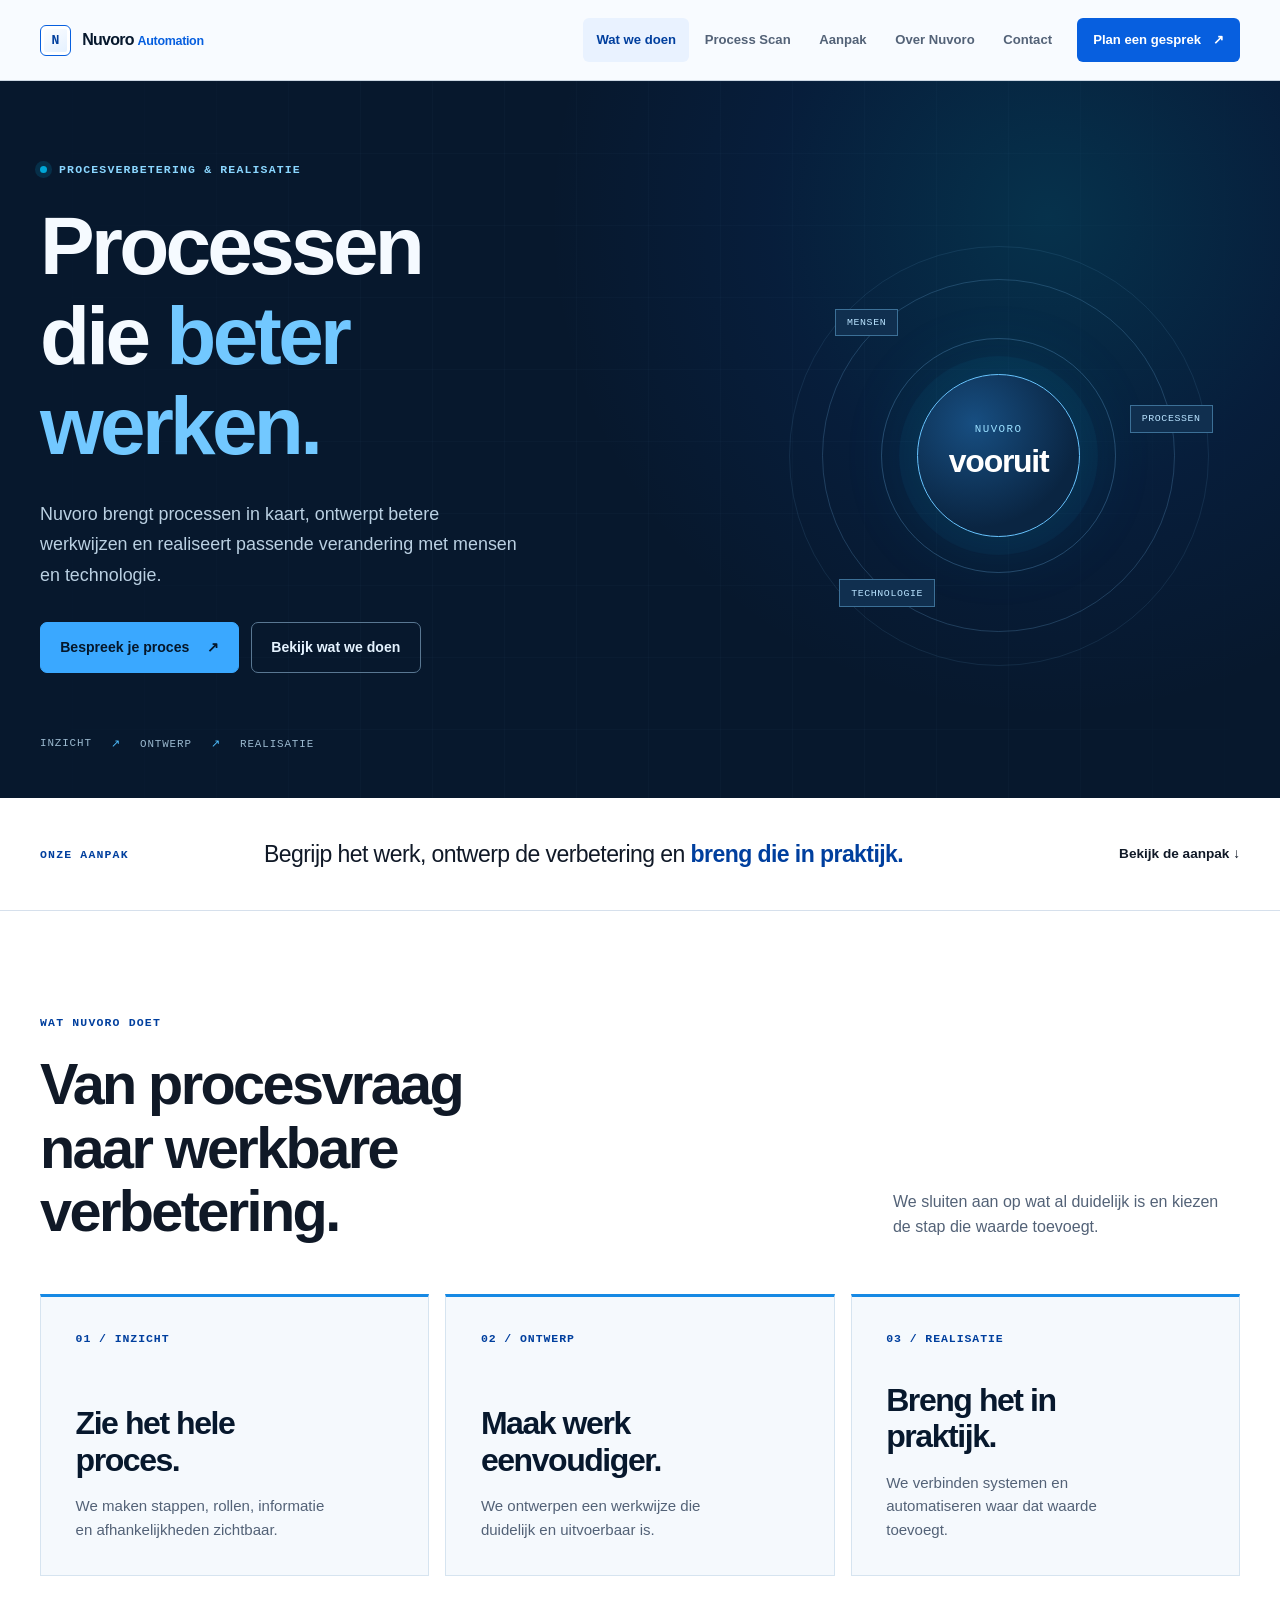
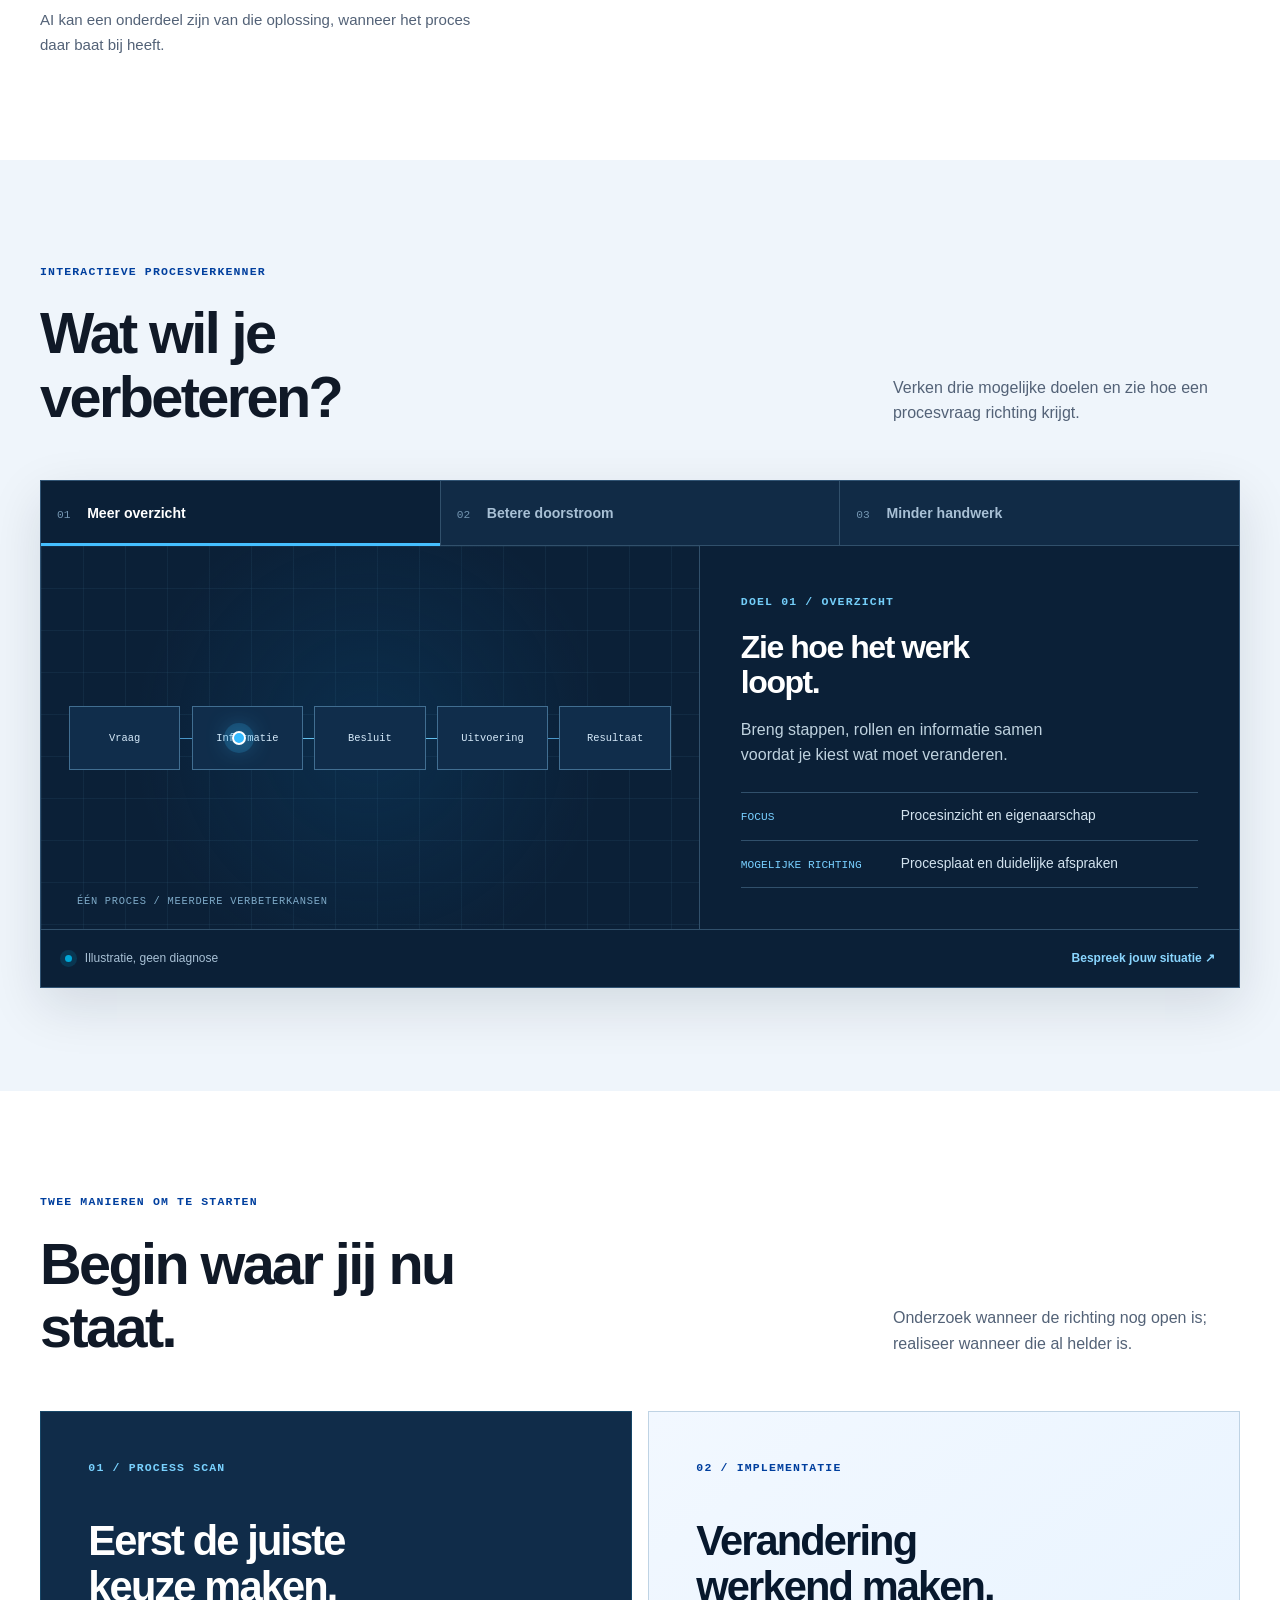
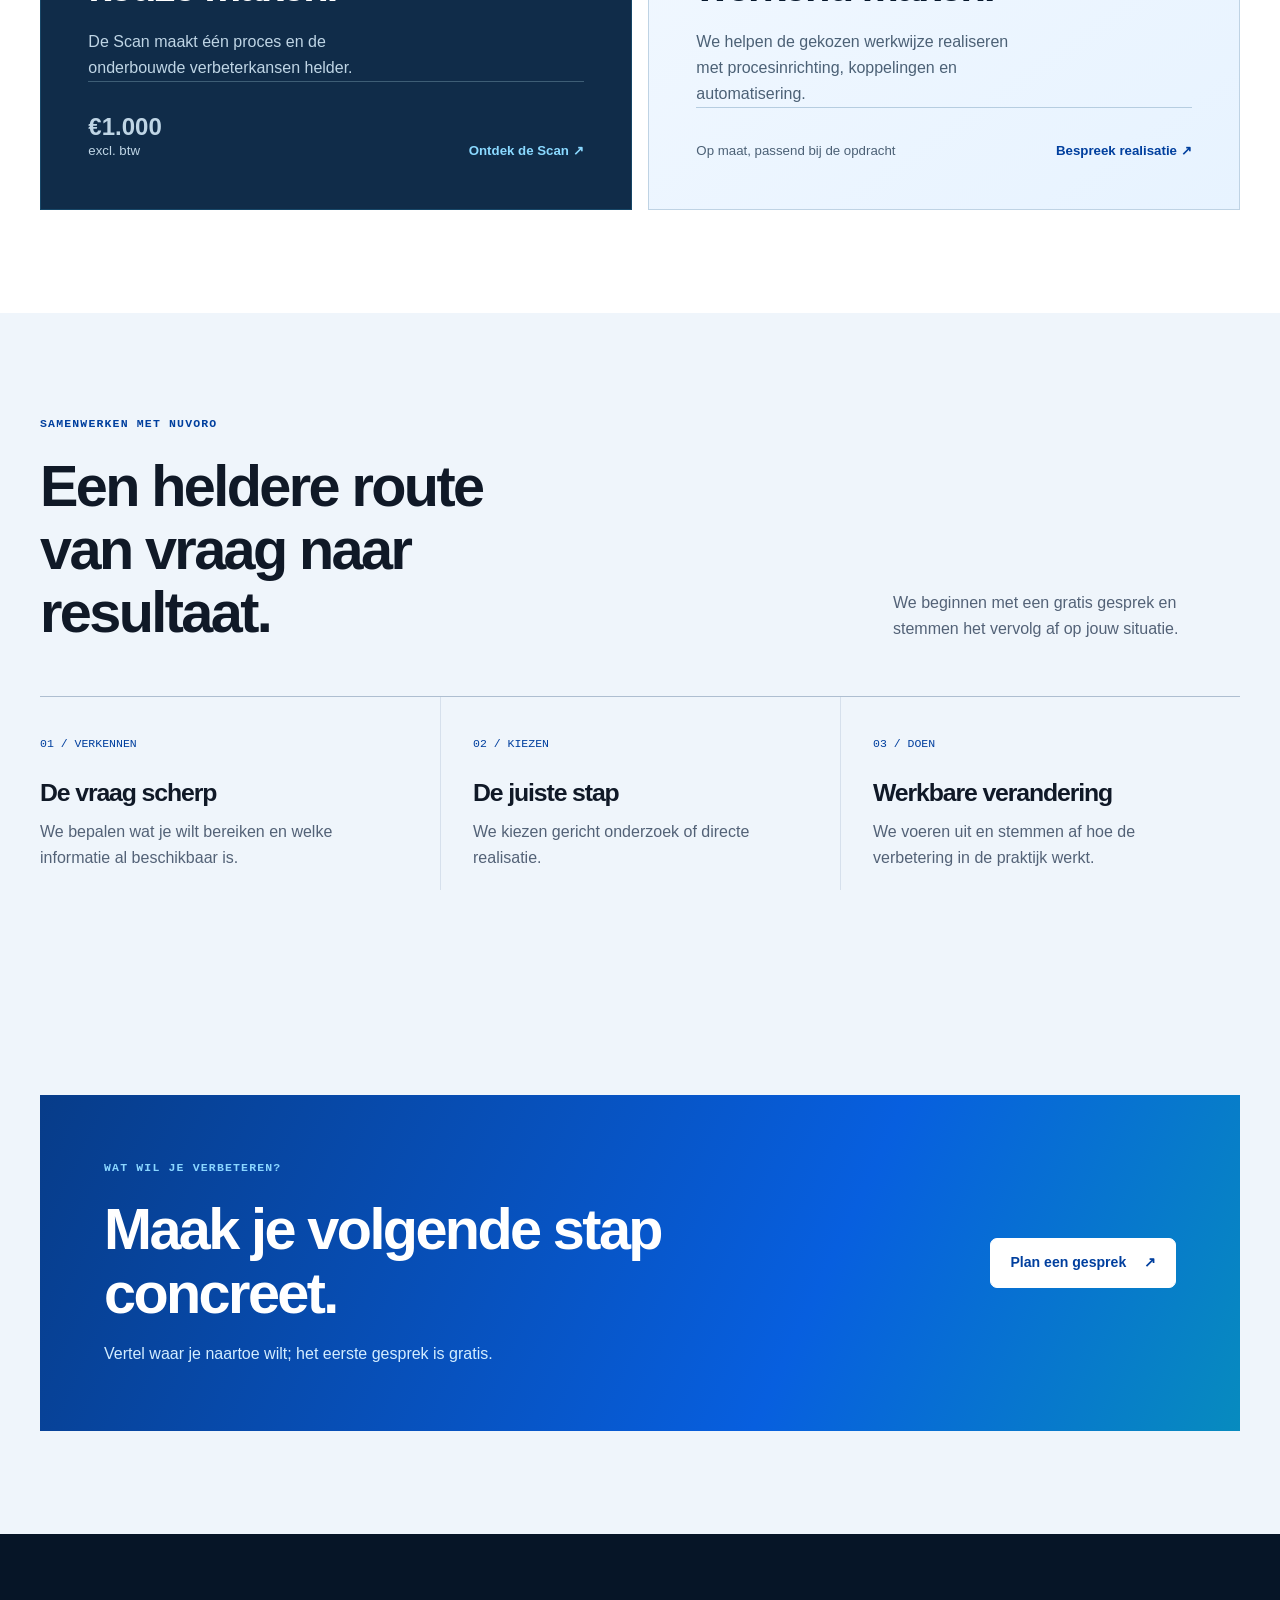
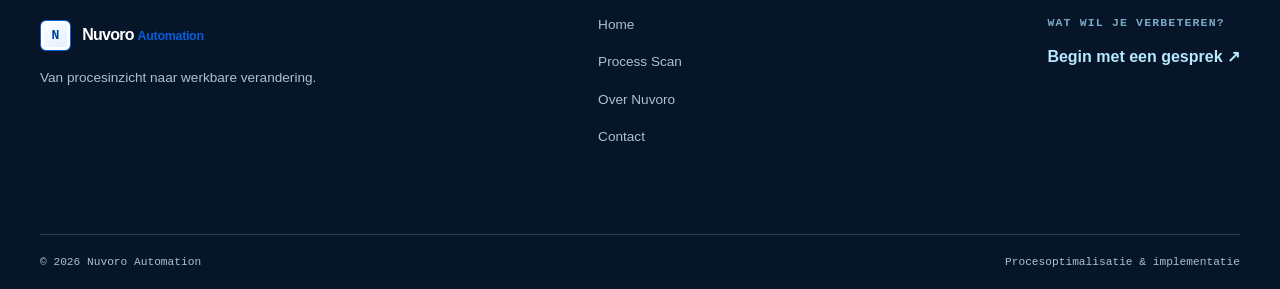
==== commit 34abe5f2: "Verhelder Nuvoro-aanbod en verfijn visuele ritme" ====
--- a/index.html
+++ b/index.html
@@ -3,50 +3,61 @@
 <head>
   <meta charset="utf-8">
   <meta name="viewport" content="width=device-width, initial-scale=1">
-  <meta name="description" content="Nuvoro onderzoekt bedrijfsprocessen en helpt passende verbeteringen realiseren. Eerst het proces, daarna de technologie.">
-  <title>Bedrijfsprocessen met meer grip | Nuvoro Automation</title>
-  <link rel="stylesheet" href="css/style.css?v=20260925-3">
-  <script src="js/main.js?v=20260925-3" defer></script>
+  <meta name="description" content="Nuvoro maakt bedrijfsprocessen inzichtelijk, ontwerpt betere werkwijzen en realiseert passende automatisering, koppelingen en AI.">
+  <title>Procesverbetering en realisatie | Nuvoro Automation</title>
+  <link rel="stylesheet" href="css/style.css?v=20260925-4">
+  <script src="js/main.js?v=20260925-4" defer></script>
 </head>
 <body>
 <a class="skip-link" href="#main-content">Direct naar inhoud</a>
 <header class="site-header"><div class="container nav-wrap">
   <a class="brand" href="index.html" aria-label="Nuvoro Automation, home"><span class="brand-mark" aria-hidden="true">N</span><span class="brand-name">Nuvoro <small>Automation</small></span></a>
   <button class="menu-toggle" type="button" aria-expanded="false" aria-controls="main-navigation">Menu <span aria-hidden="true">☰</span></button>
-  <nav id="main-navigation" aria-label="Hoofdnavigatie"><ul class="nav-links"><li><a href="index.html#diensten" aria-current="page">Wat we doen</a></li><li><a href="process-scan.html">Process Scan</a></li><li><a href="index.html#werkwijze">Aanpak</a></li><li><a href="over-ons.html">Over Nuvoro</a></li><li><a href="contact.html">Contact</a></li><li><a class="nav-cta" href="process-scan.html#gesprek">Plan een gesprek <span aria-hidden="true">↗</span></a></li></ul></nav>
+  <nav id="main-navigation" aria-label="Hoofdnavigatie"><ul class="nav-links"><li><a href="index.html#diensten" aria-current="page">Wat we doen</a></li><li><a href="process-scan.html">Process Scan</a></li><li><a href="index.html#werkwijze">Aanpak</a></li><li><a href="over-ons.html">Over Nuvoro</a></li><li><a href="contact.html">Contact</a></li><li><a class="nav-cta" href="contact.html#gesprek">Plan een gesprek <span aria-hidden="true">↗</span></a></li></ul></nav>
 </div></header>
 <main id="main-content">
 <section class="hero hero--home" aria-labelledby="hero-title"><div class="hero-grid" aria-hidden="true"></div><div class="container hero-layout">
-  <div class="hero-copy"><p class="eyebrow eyebrow--light"><span class="signal" aria-hidden="true"></span> Procesoptimalisatie & implementatie</p>
-    <h1 id="hero-title">Zie wat je proces <em>écht tegenhoudt.</em></h1>
-    <p class="lead">Werk loopt zelden vast op één knop. Nuvoro onderzoekt hoe mensen, informatie en systemen samenwerken, en helpt daarna de juiste verandering realiseren.</p>
-    <div class="button-group"><a class="button button--bright" href="process-scan.html#gesprek">Bespreek jouw proces <span aria-hidden="true">↗</span></a><a class="button button--ghost" href="process-scan.html">Ontdek de Process Scan</a></div>
-    <div class="hero-footer"><span>01 / BEGRIJPEN</span><span>02 / KIEZEN</span><span>03 / VERBETEREN</span></div>
+  <div class="hero-copy"><p class="eyebrow eyebrow--light"><span class="signal" aria-hidden="true"></span> Procesverbetering & realisatie</p>
+    <h1 id="hero-title">Processen die <em>beter werken.</em></h1>
+    <p class="lead">Nuvoro brengt processen in kaart, ontwerpt betere werkwijzen en realiseert passende verandering met mensen en technologie.</p>
+    <div class="button-group"><a class="button button--bright" href="contact.html#gesprek">Bespreek je proces <span aria-hidden="true">↗</span></a><a class="button button--ghost" href="#diensten">Bekijk wat we doen</a></div>
+    <div class="hero-footer"><span>INZICHT</span><span>ONTWERP</span><span>REALISATIE</span></div>
   </div>
-  <div class="hero-orbit" aria-hidden="true"><div class="hero-orbit__ring"></div><div class="hero-orbit__core"><span>PROCES</span><strong>in beeld</strong></div><span class="hero-orbit__point hero-orbit__point--one">MENSEN</span><span class="hero-orbit__point hero-orbit__point--two">INFORMATIE</span><span class="hero-orbit__point hero-orbit__point--three">SYSTEMEN</span><span class="hero-orbit__coordinate">N / 52° 05′</span></div>
+  <div class="hero-orbit" aria-hidden="true"><div class="hero-orbit__ring"></div><div class="hero-orbit__core"><span>NUVORO</span><strong>vooruit</strong></div><span class="hero-orbit__point hero-orbit__point--one">MENSEN</span><span class="hero-orbit__point hero-orbit__point--two">PROCESSEN</span><span class="hero-orbit__point hero-orbit__point--three">TECHNOLOGIE</span></div>
 </div></section>
-<section class="intro-line" aria-label="Onze werkwijze in één zin"><div class="container"><span class="micro-label">NUVORO / PERSPECTIEF</span><p>Niet meteen een nieuwe tool. <strong>Eerst zien waar het werk werkelijk schuurt.</strong></p><a href="#procesverkenner">Verken een proces <span aria-hidden="true">↓</span></a></div></section>
+<section class="intro-line" aria-label="Onze aanpak in één zin"><div class="container"><span class="micro-label">ONZE AANPAK</span><p>Begrijp het werk, ontwerp de verbetering en <strong>breng die in praktijk.</strong></p><a href="#werkwijze">Bekijk de aanpak <span aria-hidden="true">↓</span></a></div></section>
+<section id="diensten" class="section services-section" aria-labelledby="diensten-title"><div class="container">
+  <div class="section-heading"><div><p class="eyebrow">Wat Nuvoro doet</p><h2 id="diensten-title">Van procesvraag naar werkbare verbetering.</h2></div><p>We sluiten aan op wat al duidelijk is en kiezen de stap die waarde toevoegt.</p></div>
+  <div class="service-grid">
+    <article class="service-card"><span class="service-card__number">01 / INZICHT</span><h3>Zie het hele proces.</h3><p>We maken stappen, rollen, informatie en afhankelijkheden zichtbaar.</p></article>
+    <article class="service-card"><span class="service-card__number">02 / ONTWERP</span><h3>Maak werk eenvoudiger.</h3><p>We ontwerpen een werkwijze die duidelijk en uitvoerbaar is.</p></article>
+    <article class="service-card"><span class="service-card__number">03 / REALISATIE</span><h3>Breng het in praktijk.</h3><p>We verbinden systemen en automatiseren waar dat waarde toevoegt.</p></article>
+  </div>
+  <p class="section-tail">AI kan een onderdeel zijn van die oplossing, wanneer het proces daar baat bij heeft.</p>
+</div></section>
 <section id="procesverkenner" class="section lens-section" aria-labelledby="lens-title"><div class="container">
-  <div class="section-heading"><div><p class="eyebrow">Interactieve procesverkenner</p><h2 id="lens-title">Eén proces. Verschillende plekken waar werk kan vastlopen.</h2></div><p>Bekijk drie herkenbare signalen. Dit is een illustratie van onze manier van kijken, geen diagnose van jouw organisatie.</p></div>
-  <div class="process-lens" data-process-lens><div class="process-lens__rail" role="tablist" aria-label="Kies een procesfrictie">
-    <button type="button" role="tab" id="lens-tab-overdracht" aria-controls="lens-panel-overdracht" aria-selected="true" tabindex="0" data-lens="overdracht"><span>01</span> Overdracht</button>
-    <button type="button" role="tab" id="lens-tab-wachten" aria-controls="lens-panel-wachten" aria-selected="false" tabindex="-1" data-lens="wachten"><span>02</span> Wachttijd</button>
-    <button type="button" role="tab" id="lens-tab-dubbel" aria-controls="lens-panel-dubbel" aria-selected="false" tabindex="-1" data-lens="dubbel"><span>03</span> Dubbel werk</button>
+  <div class="section-heading"><div><p class="eyebrow">Interactieve procesverkenner</p><h2 id="lens-title">Wat wil je verbeteren?</h2></div><p>Verken drie mogelijke doelen en zie hoe een procesvraag richting krijgt.</p></div>
+  <div class="process-lens" data-process-lens><div class="process-lens__rail" role="tablist" aria-label="Kies een verbeterdoel">
+    <button type="button" role="tab" id="lens-tab-overzicht" aria-controls="lens-panel-overzicht" aria-selected="true" tabindex="0" data-lens="overzicht"><span>01</span> Meer overzicht</button>
+    <button type="button" role="tab" id="lens-tab-doorstroom" aria-controls="lens-panel-doorstroom" aria-selected="false" tabindex="-1" data-lens="doorstroom"><span>02</span> Betere doorstroom</button>
+    <button type="button" role="tab" id="lens-tab-ruimte" aria-controls="lens-panel-ruimte" aria-selected="false" tabindex="-1" data-lens="ruimte"><span>03</span> Minder handwerk</button>
   </div><div class="process-lens__stage">
-    <div class="process-lens__visual" aria-hidden="true"><span class="process-lens__line"></span><span class="process-lens__node">Aanvraag</span><span class="process-lens__node">Overdracht</span><span class="process-lens__node">Verwerking</span><span class="process-lens__node">Controle</span><span class="process-lens__node">Opvolging</span><span class="process-lens__pulse" data-lens-pulse></span><span class="process-lens__caption">PROCESS FLOW / ILLUSTRATIEF</span></div>
+    <div class="process-lens__visual" aria-hidden="true"><span class="process-lens__line"></span><span class="process-lens__node">Vraag</span><span class="process-lens__node">Informatie</span><span class="process-lens__node">Besluit</span><span class="process-lens__node">Uitvoering</span><span class="process-lens__node">Resultaat</span><span class="process-lens__pulse"></span><span class="process-lens__caption">ÉÉN PROCES / MEERDERE VERBETERKANSEN</span></div>
     <div class="process-lens__content">
-      <section class="lens-panel" role="tabpanel" id="lens-panel-overdracht" aria-labelledby="lens-tab-overdracht" data-lens-panel="overdracht"><span class="micro-label">Signaal 01 / Overdracht</span><h3>De volgende stap mist context.</h3><p>Een aanvraag gaat door, maar de informatie reist niet volledig mee. Medewerkers moeten terugvragen voordat ze verder kunnen.</p><dl><div><dt>Wat bekijken we?</dt><dd>Welke informatie is nodig, waar ontstaat die en op welk moment raakt ze kwijt?</dd></div><div><dt>Wat kan het raken?</dt><dd>Doorlooptijd, werkbaarheid en kwaliteit.</dd></div></dl></section>
-      <section class="lens-panel" role="tabpanel" id="lens-panel-wachten" aria-labelledby="lens-tab-wachten" data-lens-panel="wachten" hidden><span class="micro-label">Signaal 02 / Wachttijd</span><h3>Werk blijft tussen stappen liggen.</h3><p>Een beslissing of reactie laat op zich wachten. De vertraging zit mogelijk in de overdracht, capaciteit of afspraken over eigenaarschap.</p><dl><div><dt>Wat bekijken we?</dt><dd>Waar wacht het proces precies op en wie kan de volgende stap zetten?</dd></div><div><dt>Wat kan het raken?</dt><dd>Doorlooptijd, capaciteit en continuïteit.</dd></div></dl></section>
-      <section class="lens-panel" role="tabpanel" id="lens-panel-dubbel" aria-labelledby="lens-tab-dubbel" data-lens-panel="dubbel" hidden><span class="micro-label">Signaal 03 / Dubbel werk</span><h3>Dezelfde informatie wordt opnieuw verwerkt.</h3><p>Gegevens worden overgenomen of controles worden herhaald. Eerst moet duidelijk zijn waarom die handeling bestaat.</p><dl><div><dt>Wat bekijken we?</dt><dd>Welke stap voegt waarde toe, welke herhaalt werk en welke controle is echt nodig?</dd></div><div><dt>Wat kan het raken?</dt><dd>Capaciteit, kwaliteit en werkbaarheid.</dd></div></dl></section>
+      <section class="lens-panel" role="tabpanel" id="lens-panel-overzicht" aria-labelledby="lens-tab-overzicht" data-lens-panel="overzicht"><span class="micro-label">DOEL 01 / OVERZICHT</span><h3>Zie hoe het werk loopt.</h3><p>Breng stappen, rollen en informatie samen voordat je kiest wat moet veranderen.</p><dl><div><dt>FOCUS</dt><dd>Procesinzicht en eigenaarschap</dd></div><div><dt>MOGELIJKE RICHTING</dt><dd>Procesplaat en duidelijke afspraken</dd></div></dl></section>
+      <section class="lens-panel" role="tabpanel" id="lens-panel-doorstroom" aria-labelledby="lens-tab-doorstroom" data-lens-panel="doorstroom" hidden><span class="micro-label">DOEL 02 / DOORSTROOM</span><h3>Laat werk soepel doorlopen.</h3><p>Maak overdrachten en besluitmomenten duidelijk zodat iedereen weet wat volgt.</p><dl><div><dt>FOCUS</dt><dd>Overdracht en voortgang</dd></div><div><dt>MOGELIJKE RICHTING</dt><dd>Heldere afspraken en slimme signalen</dd></div></dl></section>
+      <section class="lens-panel" role="tabpanel" id="lens-panel-ruimte" aria-labelledby="lens-tab-ruimte" data-lens-panel="ruimte" hidden><span class="micro-label">DOEL 03 / RUIMTE</span><h3>Geef mensen tijd terug.</h3><p>Verminder herhaalde invoer met passende automatisering of systeemkoppelingen.</p><dl><div><dt>FOCUS</dt><dd>Handelingen en informatiebronnen</dd></div><div><dt>MOGELIJKE RICHTING</dt><dd>Automatisering, integraties of AI</dd></div></dl></section>
     </div>
-  </div><div class="process-lens__foot"><span><i aria-hidden="true"></i> Signalen zijn startpunten voor onderzoek</span><a href="process-scan.html">Hoe de Process Scan werkt ↗</a></div></div>
+  </div><div class="process-lens__foot"><span><i aria-hidden="true"></i> Illustratie, geen diagnose</span><a href="contact.html#gesprek">Bespreek jouw situatie ↗</a></div></div>
 </div></section>
-<section id="diensten" class="section statement-section" aria-labelledby="diensten-title"><div class="container statement-layout"><div><p class="eyebrow">Wat Nuvoro doet</p><h2 id="diensten-title">Van onduidelijkheid naar een verbetering die werkt.</h2></div><div class="statement-content"><p>We brengen een proces terug tot wat ertoe doet: werkelijke stappen, overdrachten, verantwoordelijkheden en informatie. Daarna bepalen we samen wat logisch is om te veranderen.</p><div class="capability-line"><span>Procesinrichting</span><span>Systemen verbinden</span><span>Automatisering</span><span>AI-ondersteuning</span></div><p class="small-note">Technologie is een mogelijkheid wanneer die het proces aantoonbaar helpt. Soms is een duidelijkere afspraak de betere stap.</p></div></div></section>
-<section class="section product-feature" aria-labelledby="feature-title"><div class="container product-feature__layout"><div><p class="eyebrow eyebrow--light">De Process Scan</p><h2 id="feature-title">Inzicht dat verder helpt. <em>Zonder een rapportenstapel.</em></h2><p>Voor één afgebakend proces maken we zichtbaar waar het vastloopt, wat de onderbouwing is en welke vervolgstap past.</p><div class="product-feature__price"><strong>€1.000</strong><span>excl. btw / één proces</span></div><a class="button button--bright" href="process-scan.html">Bekijk de Process Scan <span aria-hidden="true">↗</span></a></div>
-  <div class="deliverable-interface" aria-label="Vier onderdelen van de Process Scan"><div class="deliverable-interface__bar"><span><i aria-hidden="true"></i> NUVORO / OUTPUT</span><span>01 — 04</span></div><ol><li><span>01</span><div><strong>Management-A4</strong><small>De conclusie en beslisrichting in één oogopslag</small></div></li><li><span>02</span><div><strong>Procesplaat</strong><small>Zo loopt het werk nu door de organisatie</small></div></li><li><span>03</span><div><strong>Onderbouwing</strong><small>Wat we zagen, toetsten en nog niet weten</small></div></li><li><span>04</span><div><strong>Beslisgesprek</strong><small>De uitkomst bespreken en een vervolgstap kiezen</small></div></li></ol><div class="deliverable-interface__end">Eén samenhangende basis voor een besluit <span aria-hidden="true">↗</span></div></div>
+<section class="section offers-section" aria-labelledby="offers-title"><div class="container"><div class="section-heading"><div><p class="eyebrow">Twee manieren om te starten</p><h2 id="offers-title">Begin waar jij nu staat.</h2></div><p>Onderzoek wanneer de richting nog open is; realiseer wanneer die al helder is.</p></div>
+  <div class="offers-grid">
+    <article class="offer-card offer-card--scan"><span class="micro-label">01 / PROCESS SCAN</span><h3>Eerst de juiste keuze maken.</h3><p>De Scan maakt één proces en de onderbouwde verbeterkansen helder.</p><div class="offer-card__bottom"><span><strong>€1.000</strong> excl. btw</span><a href="process-scan.html">Ontdek de Scan ↗</a></div></article>
+    <article class="offer-card offer-card--build"><span class="micro-label">02 / IMPLEMENTATIE</span><h3>Verandering werkend maken.</h3><p>We helpen de gekozen werkwijze realiseren met procesinrichting, koppelingen en automatisering.</p><div class="offer-card__bottom"><span>Op maat, passend bij de opdracht</span><a href="contact.html#gesprek">Bespreek realisatie ↗</a></div></article>
+  </div>
 </div></section>
-<section id="werkwijze" class="section route-section" aria-labelledby="route-title"><div class="container"><div class="section-heading"><div><p class="eyebrow">Verder met Nuvoro</p><h2 id="route-title">Een passende route, niet automatisch dezelfde oplossing.</h2></div><p>In het eerste gesprek kijken we wat al duidelijk is en welke stap je werkelijk verder helpt.</p></div><div class="route-line"><div><span>01 / Inzicht</span><h3>Begrijpen</h3><p>Is de oorzaak nog onduidelijk? Dan kan gericht onderzoek met een Process Scan passend zijn.</p></div><div><span>02 / Realiseren</span><h3>Veranderen</h3><p>Is de richting al helder? Dan kan Nuvoro direct helpen bij de uitvoering.</p></div><div><span>03 / Doorontwikkelen</span><h3>Verbeteren</h3><p>Na een verandering blijven we waar nodig volgen, bijstellen en verbeteren.</p></div></div></div></section>
-<section class="section closing-cta" aria-labelledby="closing-title"><div class="container closing-cta__inner"><div><p class="eyebrow eyebrow--light">Begin bij het proces</p><h2 id="closing-title">Waar schuurt het werk in jouw organisatie?</h2><p>Vertel kort wat aandacht vraagt. Het eerste procesgesprek is gratis.</p></div><a class="button button--white" href="process-scan.html#gesprek">Bereid je gesprek voor <span aria-hidden="true">↗</span></a></div></section>
+<section id="werkwijze" class="section route-section" aria-labelledby="route-title"><div class="container"><div class="section-heading"><div><p class="eyebrow">Samenwerken met Nuvoro</p><h2 id="route-title">Een heldere route van vraag naar resultaat.</h2></div><p>We beginnen met een gratis gesprek en stemmen het vervolg af op jouw situatie.</p></div><div class="route-line"><div><span>01 / VERKENNEN</span><h3>De vraag scherp</h3><p>We bepalen wat je wilt bereiken en welke informatie al beschikbaar is.</p></div><div><span>02 / KIEZEN</span><h3>De juiste stap</h3><p>We kiezen gericht onderzoek of directe realisatie.</p></div><div><span>03 / DOEN</span><h3>Werkbare verandering</h3><p>We voeren uit en stemmen af hoe de verbetering in de praktijk werkt.</p></div></div></div></section>
+<section class="section closing-cta" aria-labelledby="closing-title"><div class="container closing-cta__inner"><div><p class="eyebrow eyebrow--light">Wat wil je verbeteren?</p><h2 id="closing-title">Maak je volgende stap concreet.</h2><p>Vertel waar je naartoe wilt; het eerste gesprek is gratis.</p></div><a class="button button--white" href="contact.html#gesprek">Plan een gesprek <span aria-hidden="true">↗</span></a></div></section>
 </main>
-<footer class="site-footer"><div class="container footer-grid"><div><a class="brand" href="index.html"><span class="brand-mark" aria-hidden="true">N</span><span class="brand-name">Nuvoro <small>Automation</small></span></a><p>Eerst het proces. Dan de technologie.</p></div><nav aria-label="Footernavigatie"><a href="index.html">Home</a><a href="process-scan.html">Process Scan</a><a href="over-ons.html">Over Nuvoro</a><a href="contact.html">Contact</a></nav><div class="footer-action"><span class="micro-label">Een proces dat aandacht vraagt?</span><a href="process-scan.html#gesprek">Begin met een gesprek ↗</a></div></div><div class="container footer-bottom"><span>© <span data-current-year>2026</span> Nuvoro Automation</span><span>Procesoptimalisatie & implementatie</span></div></footer>
+<footer class="site-footer"><div class="container footer-grid"><div><a class="brand" href="index.html"><span class="brand-mark" aria-hidden="true">N</span><span class="brand-name">Nuvoro <small>Automation</small></span></a><p>Van procesinzicht naar werkbare verandering.</p></div><nav aria-label="Footernavigatie"><a href="index.html">Home</a><a href="process-scan.html">Process Scan</a><a href="over-ons.html">Over Nuvoro</a><a href="contact.html">Contact</a></nav><div class="footer-action"><span class="micro-label">Wat wil je verbeteren?</span><a href="contact.html#gesprek">Begin met een gesprek ↗</a></div></div><div class="container footer-bottom"><span>© <span data-current-year>2026</span> Nuvoro Automation</span><span>Procesoptimalisatie & implementatie</span></div></footer>
 </body></html>
--- a/css/style.css
+++ b/css/style.css
@@ -116,8 +116,8 @@
 .process-lens__line { position: absolute; left: 3rem; right: 3rem; top: 50%; height: 1px; background: linear-gradient(90deg,#3373a9,#70d5ff,#3373a9); }
 .process-lens__node { position: relative; z-index: 1; display: grid; place-items: center; width: 20%; min-height: 70px; padding: .6rem .2rem; border: 1px solid #416e91; background: #102d4b; color: #d6eafa; font: .65rem var(--font-mono); text-align: center; overflow-wrap: anywhere; }
 .process-lens__pulse { position: absolute; z-index: 2; top: calc(50% - 7px); left: 29%; width: 14px; height: 14px; border: 2px solid #fff; border-radius: 50%; background: #34baff; box-shadow: 0 0 0 8px rgba(52,186,255,.18),0 0 25px #34baff; transition: left .35s ease; }
-.process-lens[data-active="wachten"] .process-lens__pulse { left: 51%; }
-.process-lens[data-active="dubbel"] .process-lens__pulse { left: 72%; }
+.process-lens[data-active="doorstroom"] .process-lens__pulse { left: 51%; }
+.process-lens[data-active="ruimte"] .process-lens__pulse { left: 72%; }
 .process-lens__caption { position: absolute; left: 2.25rem; bottom: 1.4rem; color: #7fabc9; font: .65rem var(--font-mono); letter-spacing: .07em; }
 .process-lens__content { display: grid; align-items: center; min-width: 0; padding: clamp(1.5rem,3vw,3rem); }
 .lens-panel .micro-label { color: #74cef9; }
@@ -345,3 +345,109 @@
   *, *::before, *::after { animation-duration: .01ms; transition-duration: .01ms; }
 }
 [hidden], .button[hidden], .text-link[hidden], .lens-panel[hidden], #cal-booking[hidden] { display: none; }
+
+/* Nuvoro's editorial rhythm: fewer framed areas, one idea per card. */
+body { background: #f7fafe; }
+.section { padding-block: clamp(5rem, 8vw, 8rem); }
+.section-heading { align-items: end; margin-bottom: clamp(2.25rem, 4vw, 3.5rem); }
+.section-heading h2 { max-width: 17ch; }
+.section-heading > p { max-width: 39ch; line-height: 1.6; }
+.hero-grid { opacity: .22; background-size: 72px 72px; }
+.hero--home { min-height: min(710px, calc(100svh - 5rem)); }
+.hero-layout { grid-template-columns: minmax(0, 1.15fr) minmax(22rem, .85fr); padding-block: 5rem 3rem; }
+.hero-copy h1 { max-width: 11ch; font-size: clamp(3.3rem, 6.4vw, 6.15rem); }
+.hero-copy .lead { max-width: 49ch; margin: 1.75rem 0 2rem; }
+.hero-footer { gap: 1.2rem; margin-top: 4rem; color: #9bb9cf; }
+.hero-footer span + span::before { content: '↗'; margin-right: 1.2rem; color: #4fbfff; }
+.hero-orbit { max-width: 420px; }
+.hero-orbit__ring { border-style: solid; border-color: rgba(117,186,235,.11); }
+.hero-orbit__core { width: 39%; }
+.hero-orbit__point { padding: .45rem .7rem; background: #102f4f; }
+.intro-line .container { min-height: 7rem; }
+.intro-line p { max-width: 58ch; line-height: 1.4; }
+
+.services-section { background: #fff; }
+.services-section .section-heading h2 { max-width: 16ch; }
+.service-grid { display: grid; grid-template-columns: repeat(3, minmax(0, 1fr)); gap: 1rem; }
+.service-card { display: flex; flex-direction: column; min-width: 0; min-height: 282px; padding: clamp(1.5rem, 2.7vw, 2.5rem); border: 1px solid #d6e4f0; border-top: 3px solid #1689e4; background: #f5f9fd; }
+.service-card__number { color: var(--color-accent-dark); font: 650 .72rem var(--font-mono); letter-spacing: .08em; }
+.service-card h3 { max-width: 13ch; margin-top: auto; color: var(--navy); font-size: clamp(1.65rem, 2.5vw, 2.25rem); line-height: 1.14; }
+.service-card p { max-width: 31ch; margin: 1rem 0 0; color: var(--color-muted); font-size: .94rem; line-height: 1.55; }
+.section-tail { max-width: 55ch; margin: 2rem 0 0; color: var(--color-muted); font-size: .94rem; }
+
+.lens-section { background: #eff5fb; }
+.process-lens { border-color: #315474; box-shadow: 0 18px 50px rgba(7,24,45,.12); }
+.process-lens__rail button { min-height: 64px; }
+.process-lens__stage { grid-template-columns: minmax(0, 1.1fr) minmax(20rem, .9fr); min-height: 365px; }
+.process-lens__visual { padding-inline: 1.75rem; }
+.process-lens__node { min-height: 64px; }
+.process-lens__content { padding: clamp(1.7rem, 3.2vw, 3rem); }
+.lens-panel h3 { margin: 1rem 0 1.15rem; font-size: clamp(1.7rem, 2.5vw, 2.35rem); }
+.lens-panel > p { max-width: 36ch; margin-bottom: 0; line-height: 1.55; }
+.lens-panel dl { margin-top: 1.5rem; }
+.lens-panel dl div { display: grid; grid-template-columns: 9rem 1fr; gap: 1rem; align-items: baseline; padding: .75rem 0; }
+.lens-panel dd { margin: 0; }
+
+.offers-section { background: #fff; }
+.offers-grid { display: grid; grid-template-columns: repeat(2, minmax(0, 1fr)); gap: 1rem; }
+.offer-card { display: flex; flex-direction: column; min-width: 0; min-height: 380px; padding: clamp(2rem, 3.7vw, 3.25rem); border: 1px solid #bfd3e4; }
+.offer-card h3 { max-width: 15ch; margin: 2.6rem 0 1.25rem; font-size: clamp(2rem, 3.25vw, 3.15rem); line-height: 1.1; }
+.offer-card p { max-width: 38ch; margin: 0; font-size: 1rem; line-height: 1.6; }
+.offer-card__bottom { display: flex; justify-content: space-between; align-items: end; gap: 1.5rem; margin-top: auto; padding-top: 2rem; border-top: 1px solid currentColor; font-size: .83rem; }
+.offer-card__bottom strong { display: block; font-size: 1.5rem; line-height: 1.1; }
+.offer-card__bottom a { font-weight: 720; text-decoration: none; white-space: nowrap; }
+.offer-card__bottom a:hover { text-decoration: underline; text-underline-offset: 5px; }
+.offer-card--scan { border-color: #174768; background: #102c49; color: #bfd5e5; }
+.offer-card--scan .micro-label { color: #79d2ff; }
+.offer-card--scan h3 { color: #fff; }
+.offer-card--scan .offer-card__bottom { border-color: #3e5e76; }
+.offer-card--scan a { color: #8ad9ff; }
+.offer-card--build { background: linear-gradient(145deg,#f2f8ff,#e7f3ff); color: #4c6176; }
+.offer-card--build .micro-label, .offer-card--build a { color: var(--color-accent-dark); }
+.offer-card--build h3 { color: var(--navy); }
+.offer-card--build .offer-card__bottom { border-color: #b6cde0; }
+.route-section { background: #eff5fb; }
+.route-line > div { padding-bottom: .2rem; }
+.route-line p { line-height: 1.6; }
+.closing-cta { background: #eff5fb; }
+.closing-cta__inner { background: linear-gradient(115deg,#073c89,#075fdf 64%,#078bbf); }
+.product-hero__aside { background: rgba(16,47,76,.74); }
+.scan-outcome { background: #102c49; }
+.outcome-strip { gap: 1.5rem; }
+.outcome-strip p { max-width: 30ch; }
+.outputs-copy p:not(.eyebrow) { line-height: 1.6; }
+.outputs-copy .small-note { padding-top: 1rem; border-top: 1px solid var(--color-border); font-size: .9rem; }
+.output-collection { box-shadow: 0 18px 45px rgba(30,65,105,.07); }
+.fit-split p { max-width: 40ch; }
+.contact-path { background: #eff5fb; }
+.intake-section { background: #fff; }
+.intake-form { box-shadow: 0 18px 45px rgba(30,65,105,.07); }
+
+@media (max-width: 850px) {
+  .hero-layout { grid-template-columns: 1fr; }
+  .hero-copy h1 { max-width: 12ch; }
+  .service-grid { grid-template-columns: 1fr; }
+  .service-card { min-height: 0; padding: 1.75rem; }
+  .service-card h3 { margin-top: 1.75rem; }
+  .service-card p { max-width: 54ch; }
+  .offers-grid { grid-template-columns: 1fr; }
+  .offer-card { min-height: 330px; }
+  .process-lens__stage { grid-template-columns: 1fr .95fr; }
+  .lens-panel dl div { grid-template-columns: 1fr; gap: .3rem; }
+}
+@media (max-width: 620px) {
+  .hero-copy h1 { font-size: clamp(2.8rem, 12vw, 4rem); }
+  .hero-footer { gap: .7rem; margin-top: 2.8rem; font-size: .6rem; }
+  .hero-footer span + span::before { margin-right: .7rem; }
+  .hero-orbit { max-width: 250px; }
+  .section { padding-block: 4.5rem; }
+  .section-heading h2 { max-width: 15ch; }
+  .process-lens__stage { display: block; }
+  .process-lens__visual { min-height: 180px; padding: 3rem .6rem; }
+  .process-lens__node { min-height: 48px; font-size: .46rem; }
+  .process-lens__content { min-height: 315px; }
+  .offer-card { min-height: 360px; padding: 1.75rem; }
+  .offer-card h3 { margin-top: 2rem; }
+  .offer-card__bottom { align-items: start; flex-direction: column; gap: .75rem; }
+  .route-line > div, .route-line > div + div { padding: 1.5rem 0; }
+}
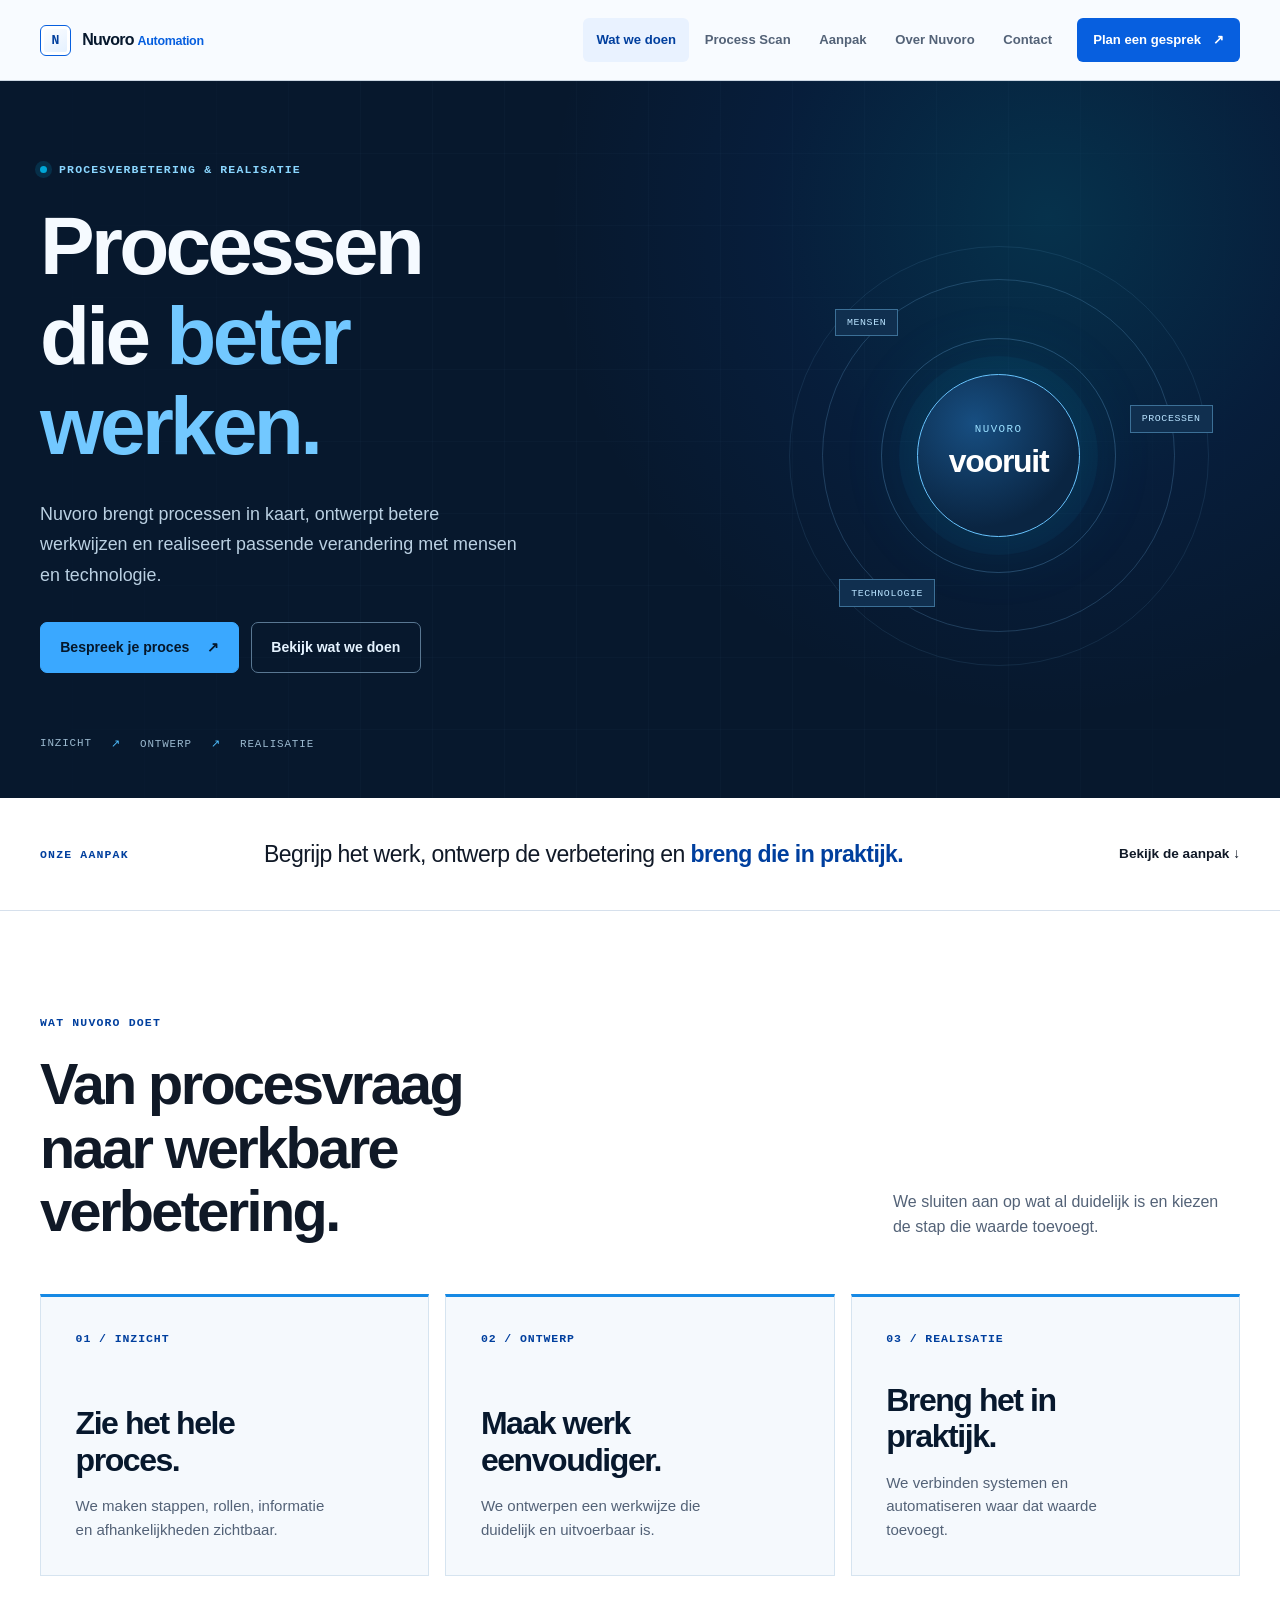
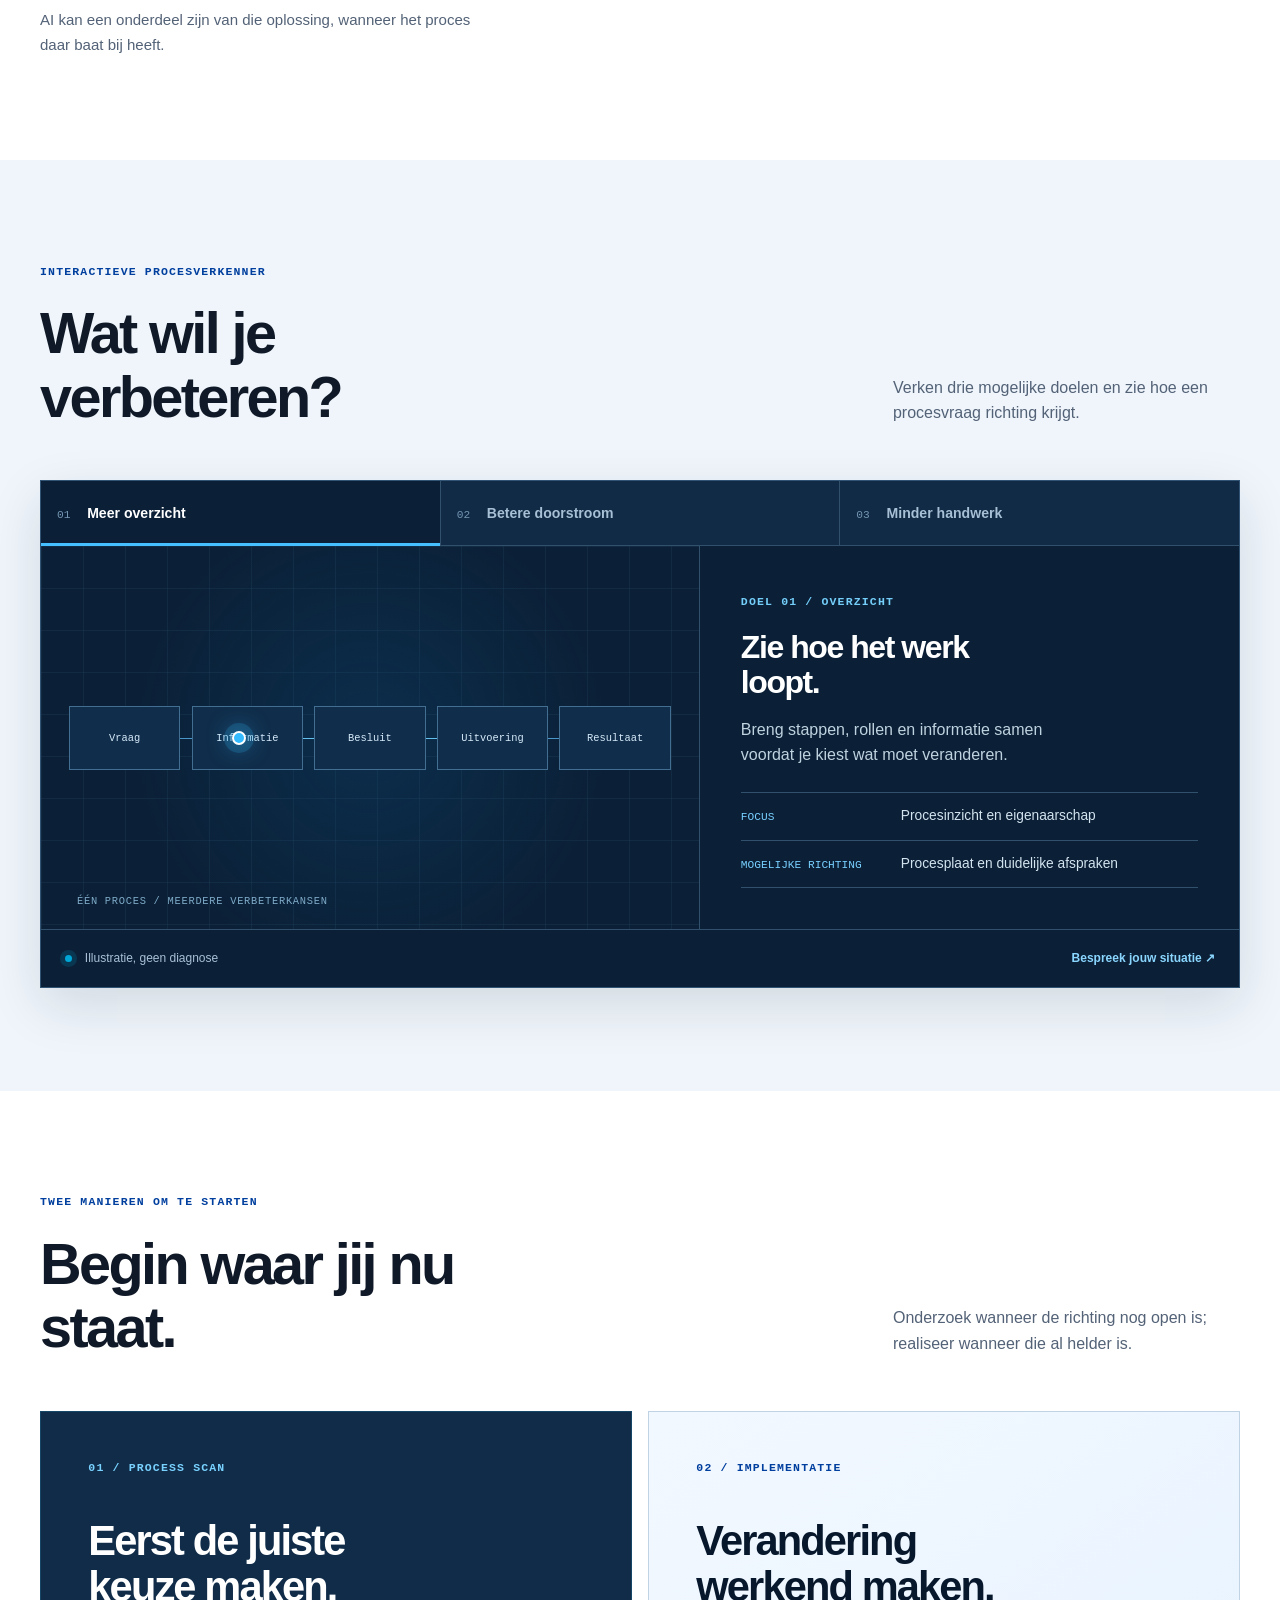
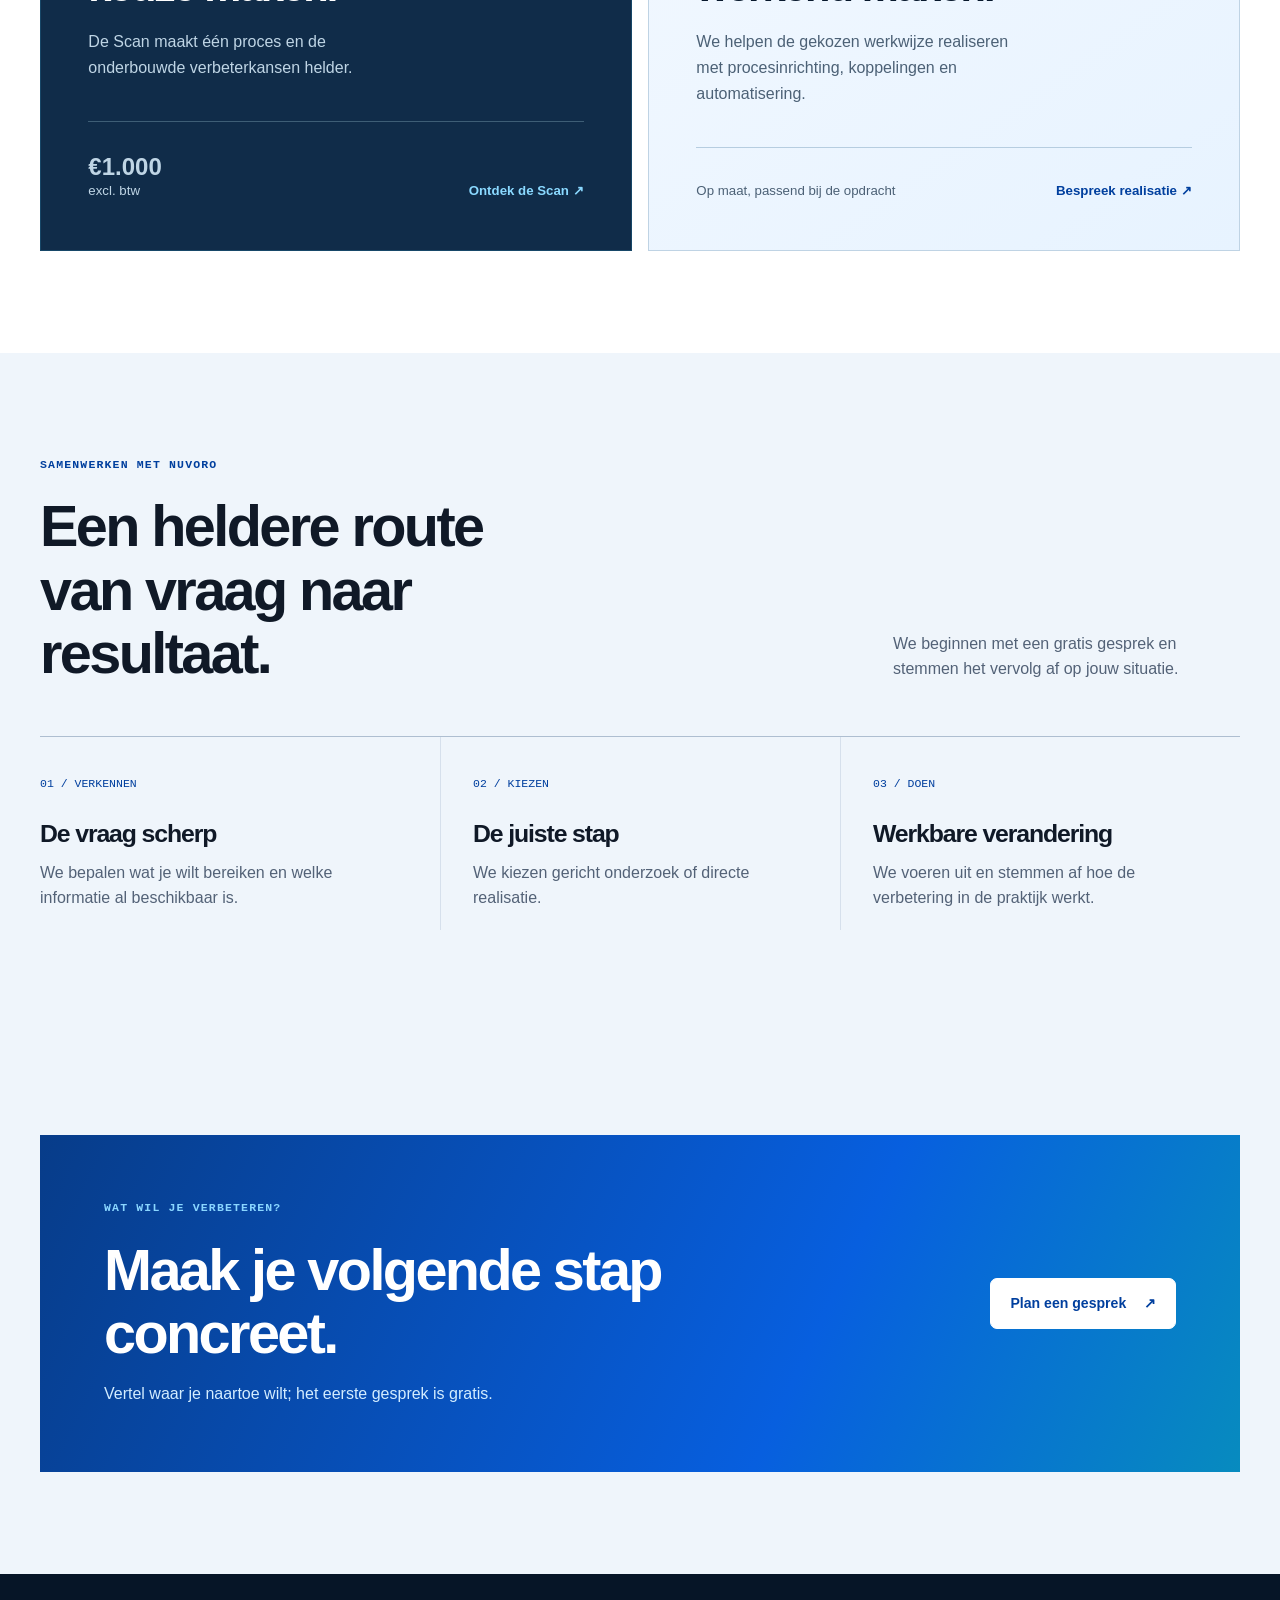
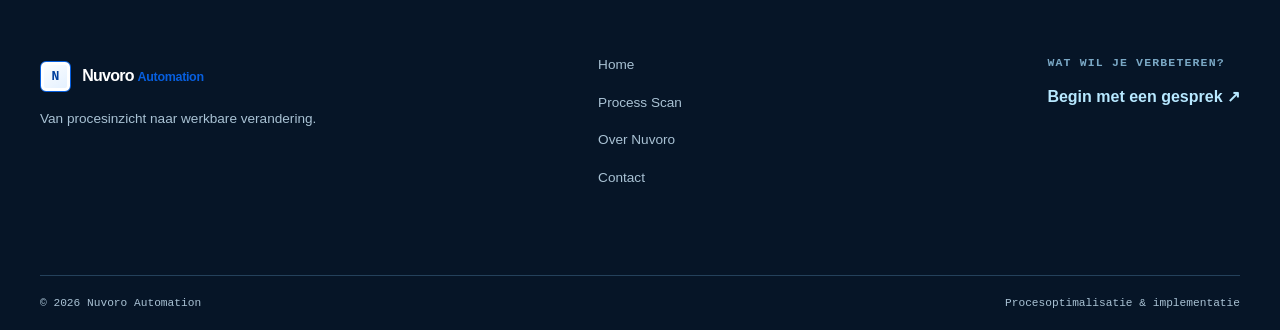
==== commit a571f8ad: "Geef implementatiepaneel consistente tekstruimte" ====
--- a/index.html
+++ b/index.html
@@ -5,7 +5,7 @@
   <meta name="viewport" content="width=device-width, initial-scale=1">
   <meta name="description" content="Nuvoro maakt bedrijfsprocessen inzichtelijk, ontwerpt betere werkwijzen en realiseert passende automatisering, koppelingen en AI.">
   <title>Procesverbetering en realisatie | Nuvoro Automation</title>
-  <link rel="stylesheet" href="css/style.css?v=20260925-4">
+  <link rel="stylesheet" href="css/style.css?v=20260925-5">
   <script src="js/main.js?v=20260925-4" defer></script>
 </head>
 <body>
--- a/css/style.css
+++ b/css/style.css
@@ -390,9 +390,9 @@
 
 .offers-section { background: #fff; }
 .offers-grid { display: grid; grid-template-columns: repeat(2, minmax(0, 1fr)); gap: 1rem; }
-.offer-card { display: flex; flex-direction: column; min-width: 0; min-height: 380px; padding: clamp(2rem, 3.7vw, 3.25rem); border: 1px solid #bfd3e4; }
+.offer-card { display: flex; flex-direction: column; min-width: 0; min-height: 440px; padding: clamp(2rem, 3.7vw, 3.25rem); border: 1px solid #bfd3e4; }
 .offer-card h3 { max-width: 15ch; margin: 2.6rem 0 1.25rem; font-size: clamp(2rem, 3.25vw, 3.15rem); line-height: 1.1; }
-.offer-card p { max-width: 38ch; margin: 0; font-size: 1rem; line-height: 1.6; }
+.offer-card p { max-width: 38ch; margin: 0 0 2.25rem; font-size: 1rem; line-height: 1.6; }
 .offer-card__bottom { display: flex; justify-content: space-between; align-items: end; gap: 1.5rem; margin-top: auto; padding-top: 2rem; border-top: 1px solid currentColor; font-size: .83rem; }
 .offer-card__bottom strong { display: block; font-size: 1.5rem; line-height: 1.1; }
 .offer-card__bottom a { font-weight: 720; text-decoration: none; white-space: nowrap; }
@@ -431,7 +431,7 @@
   .service-card h3 { margin-top: 1.75rem; }
   .service-card p { max-width: 54ch; }
   .offers-grid { grid-template-columns: 1fr; }
-  .offer-card { min-height: 330px; }
+  .offer-card { min-height: 350px; }
   .process-lens__stage { grid-template-columns: 1fr .95fr; }
   .lens-panel dl div { grid-template-columns: 1fr; gap: .3rem; }
 }
@@ -446,7 +446,7 @@
   .process-lens__visual { min-height: 180px; padding: 3rem .6rem; }
   .process-lens__node { min-height: 48px; font-size: .46rem; }
   .process-lens__content { min-height: 315px; }
-  .offer-card { min-height: 360px; padding: 1.75rem; }
+  .offer-card { min-height: 380px; padding: 1.75rem; }
   .offer-card h3 { margin-top: 2rem; }
   .offer-card__bottom { align-items: start; flex-direction: column; gap: .75rem; }
   .route-line > div, .route-line > div + div { padding: 1.5rem 0; }
